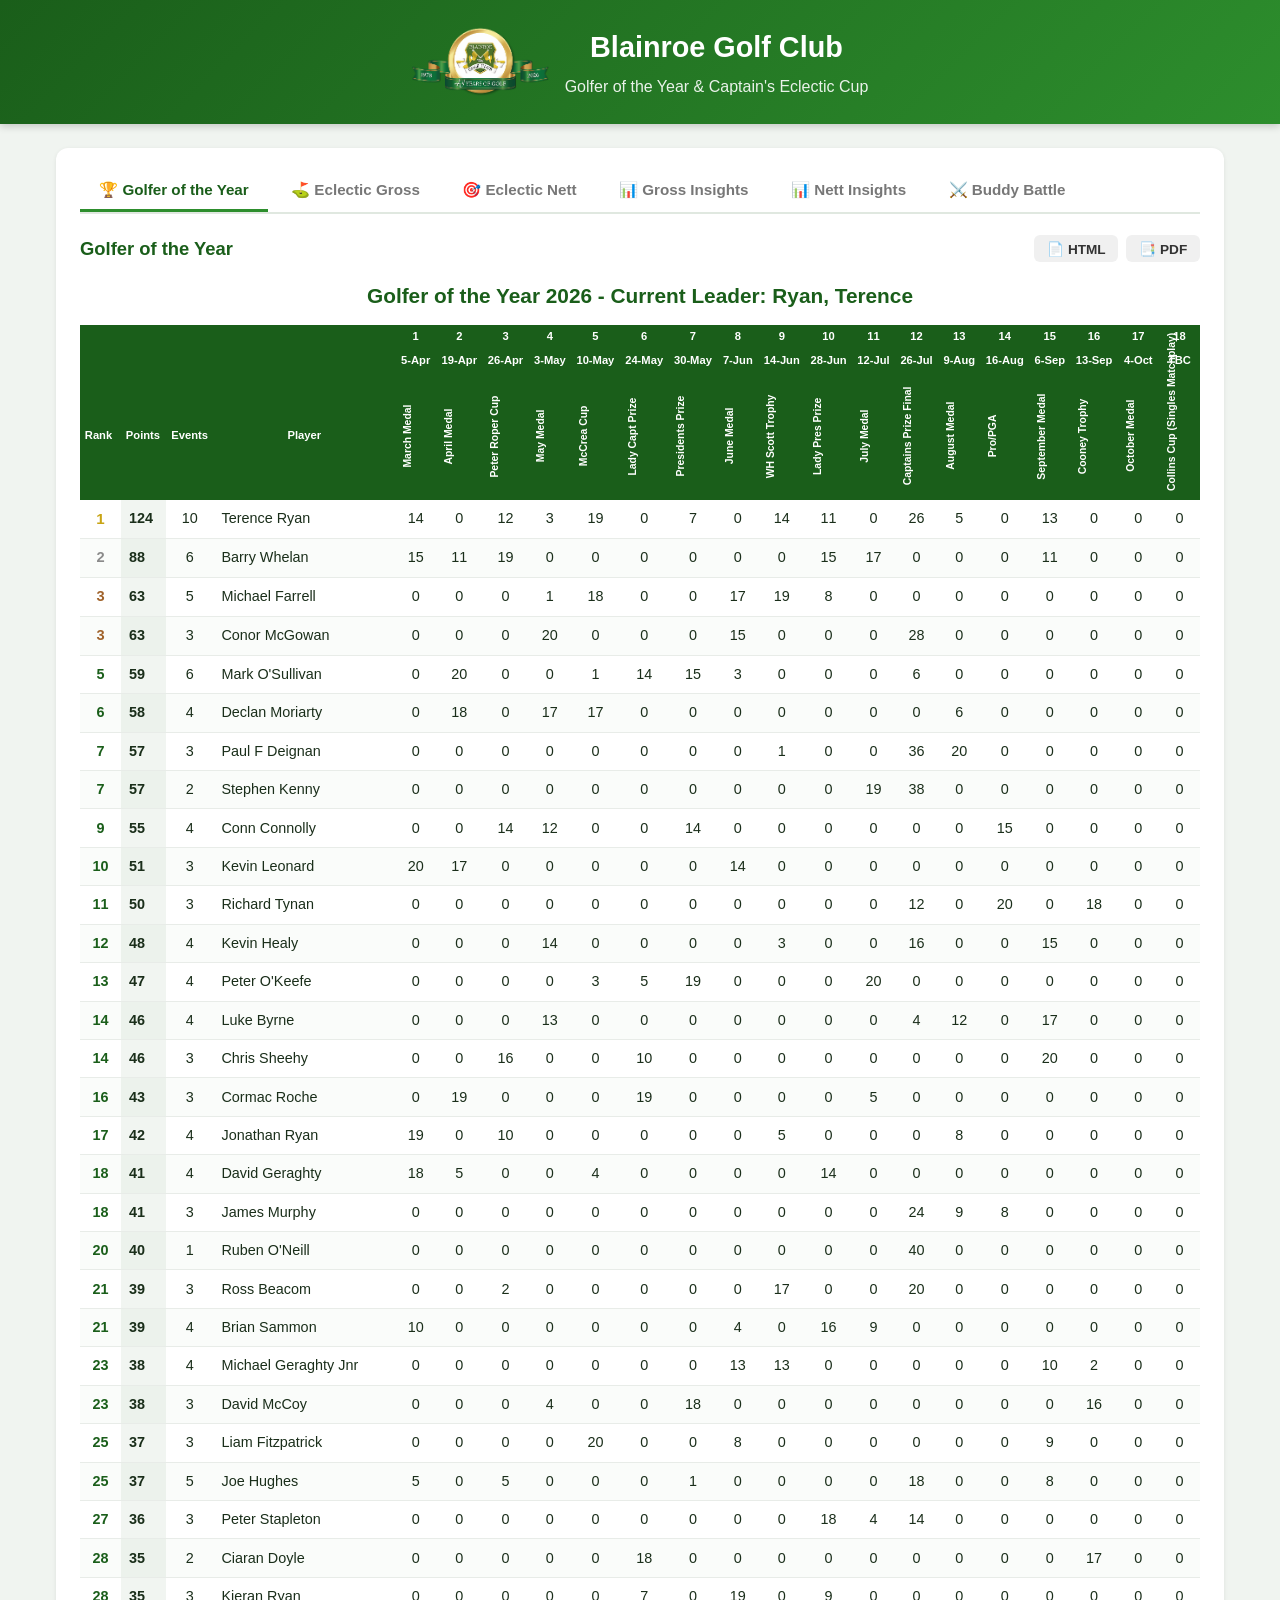
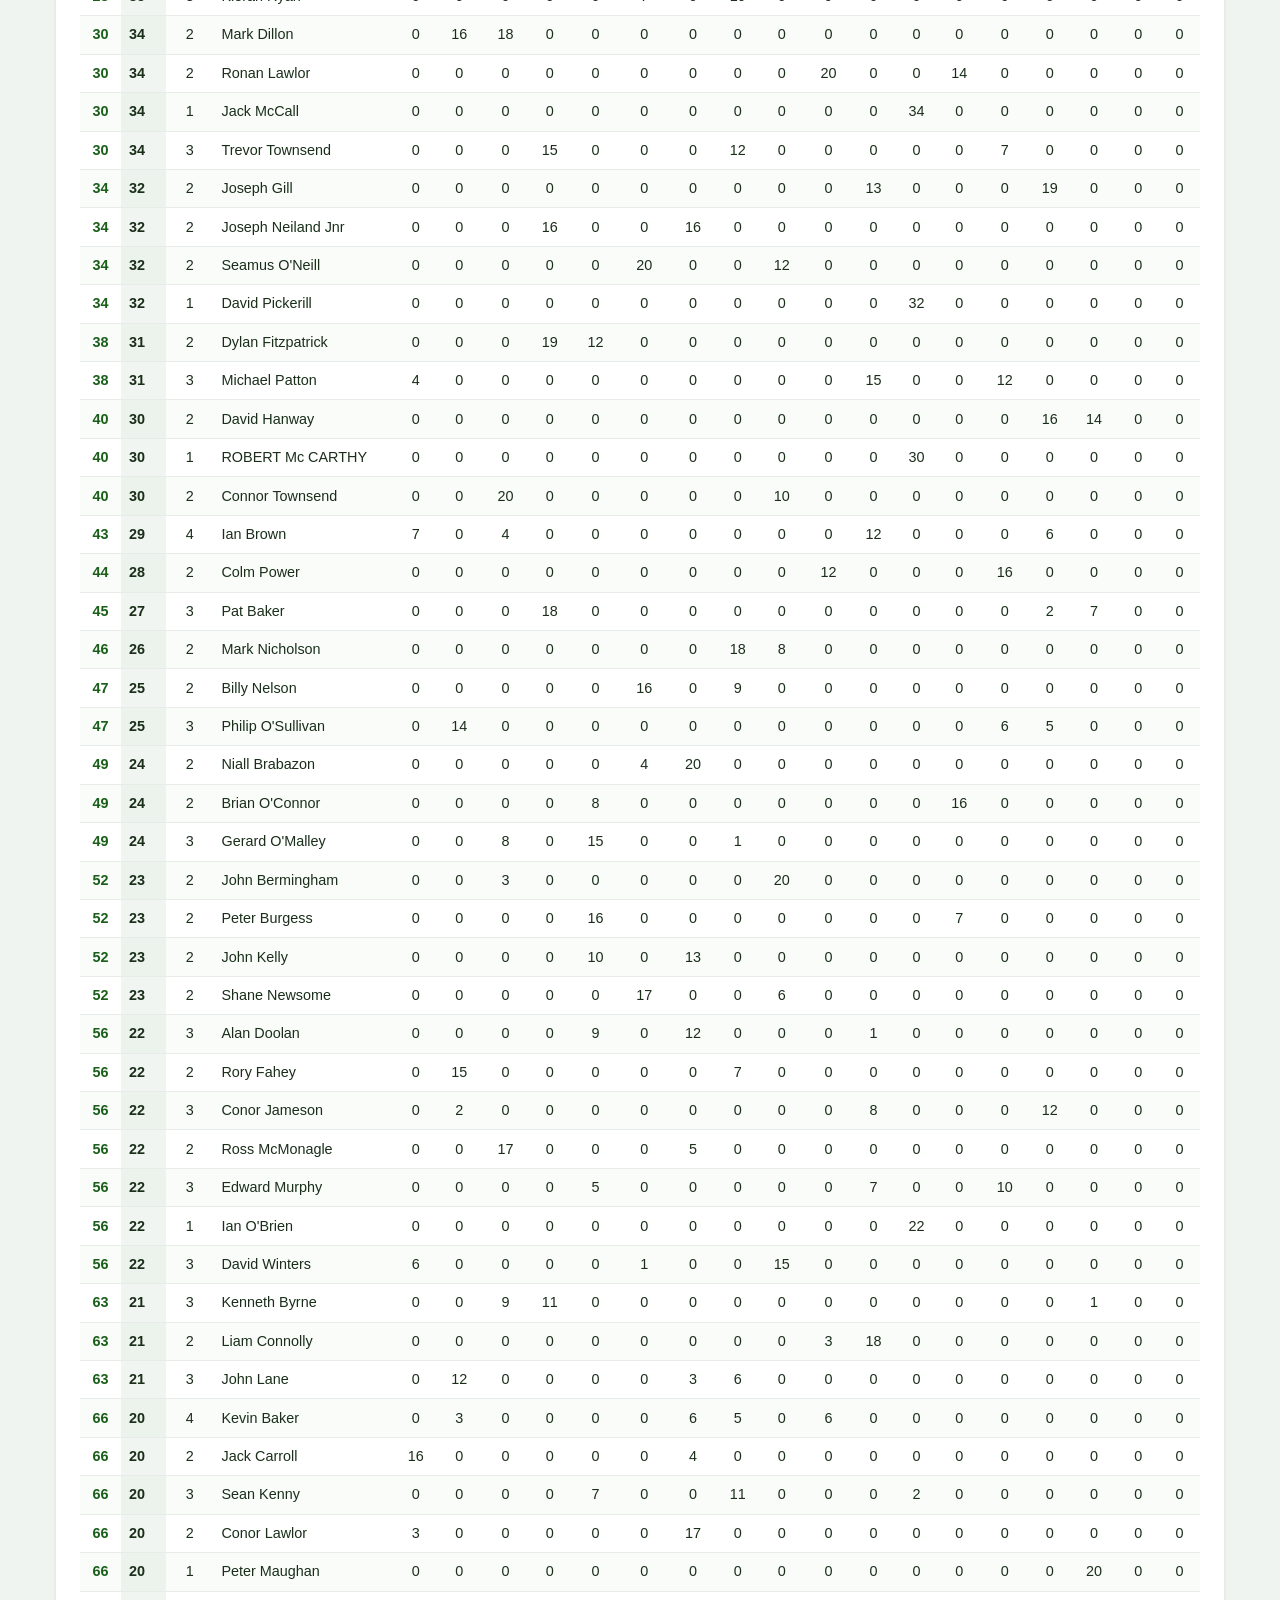
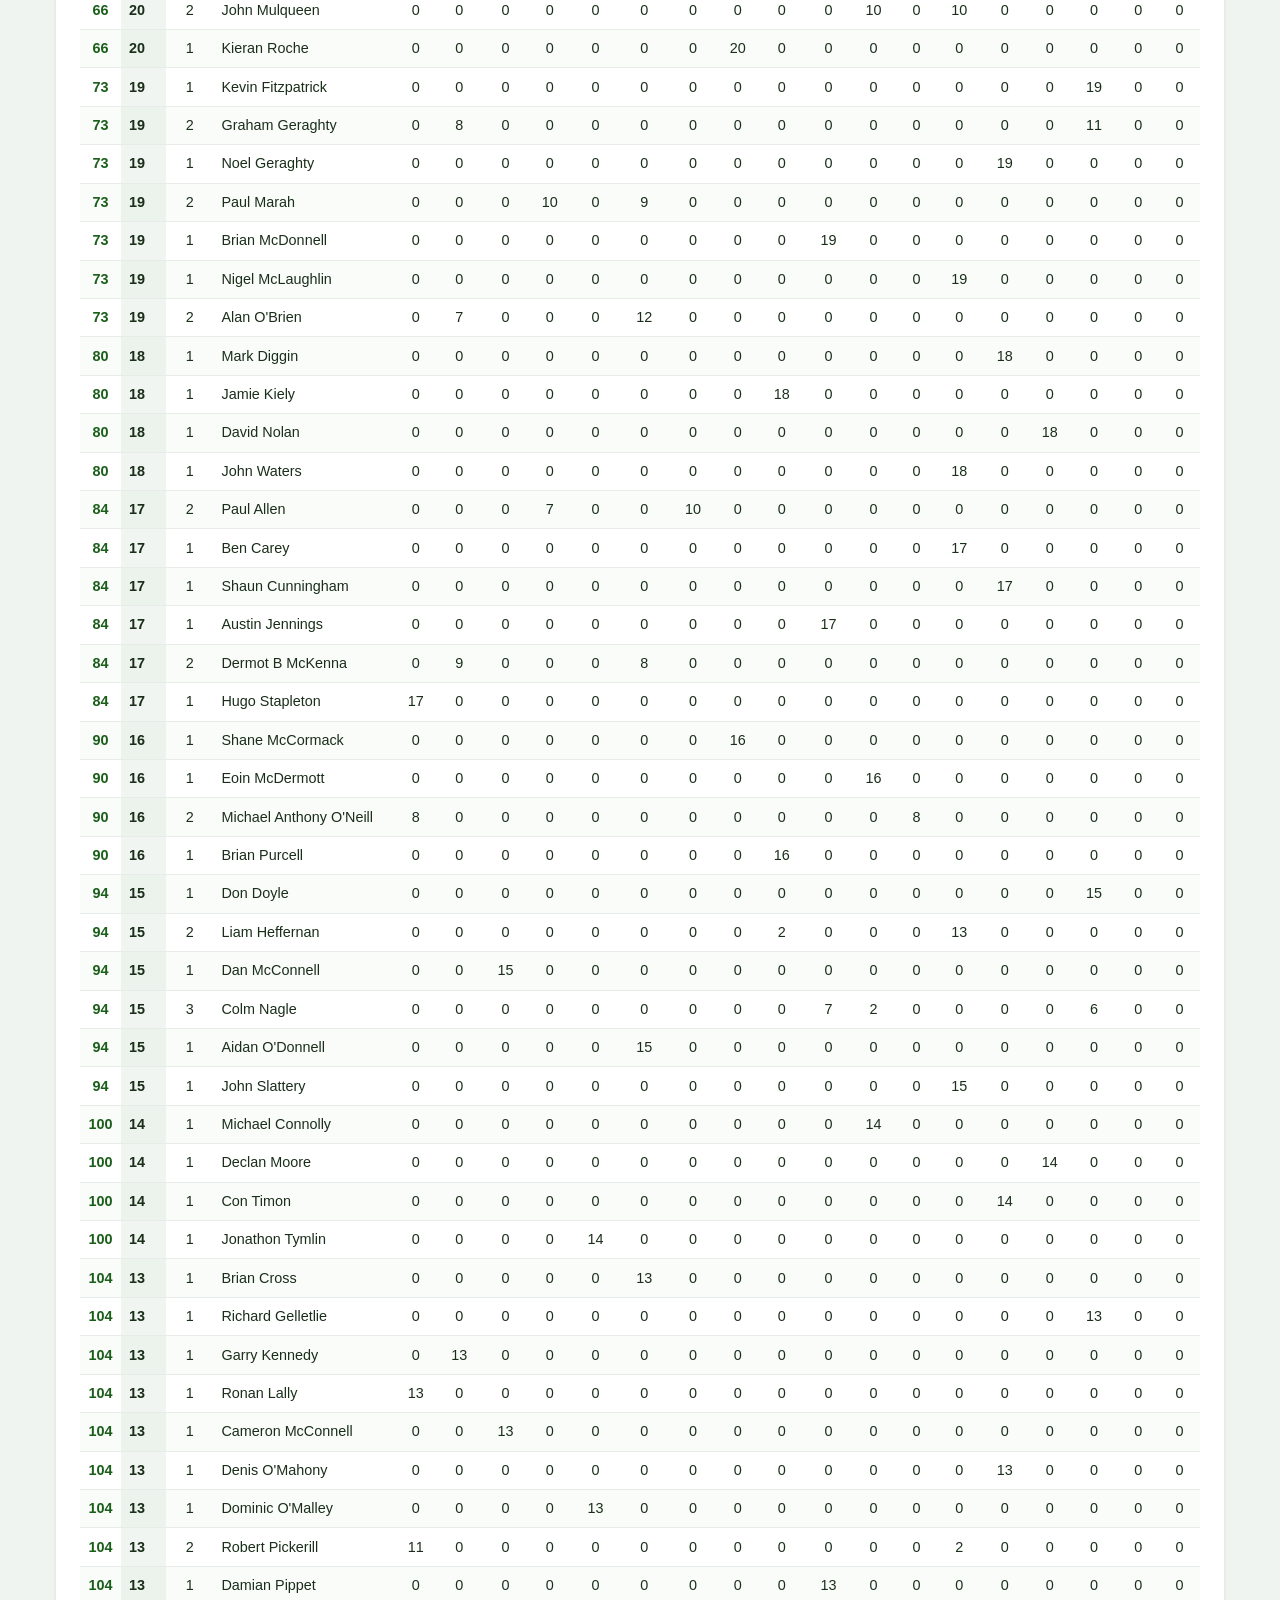
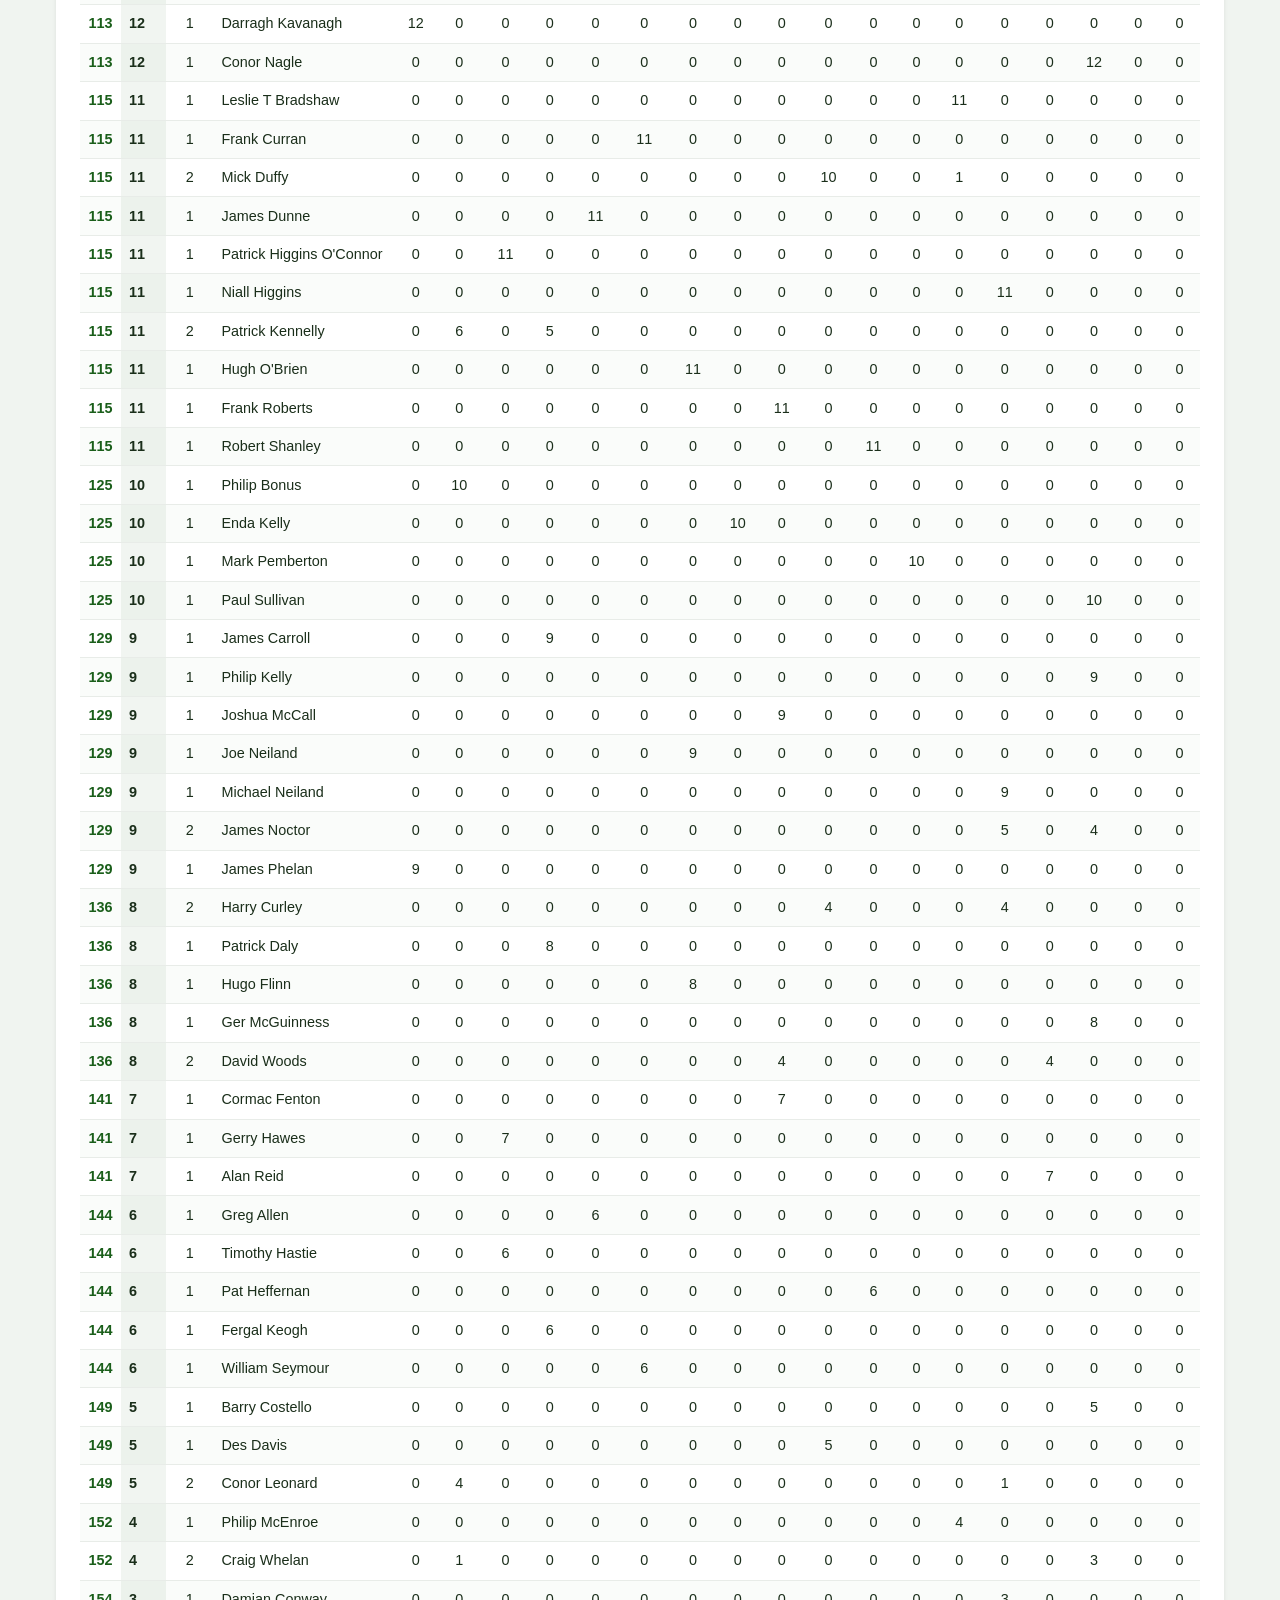
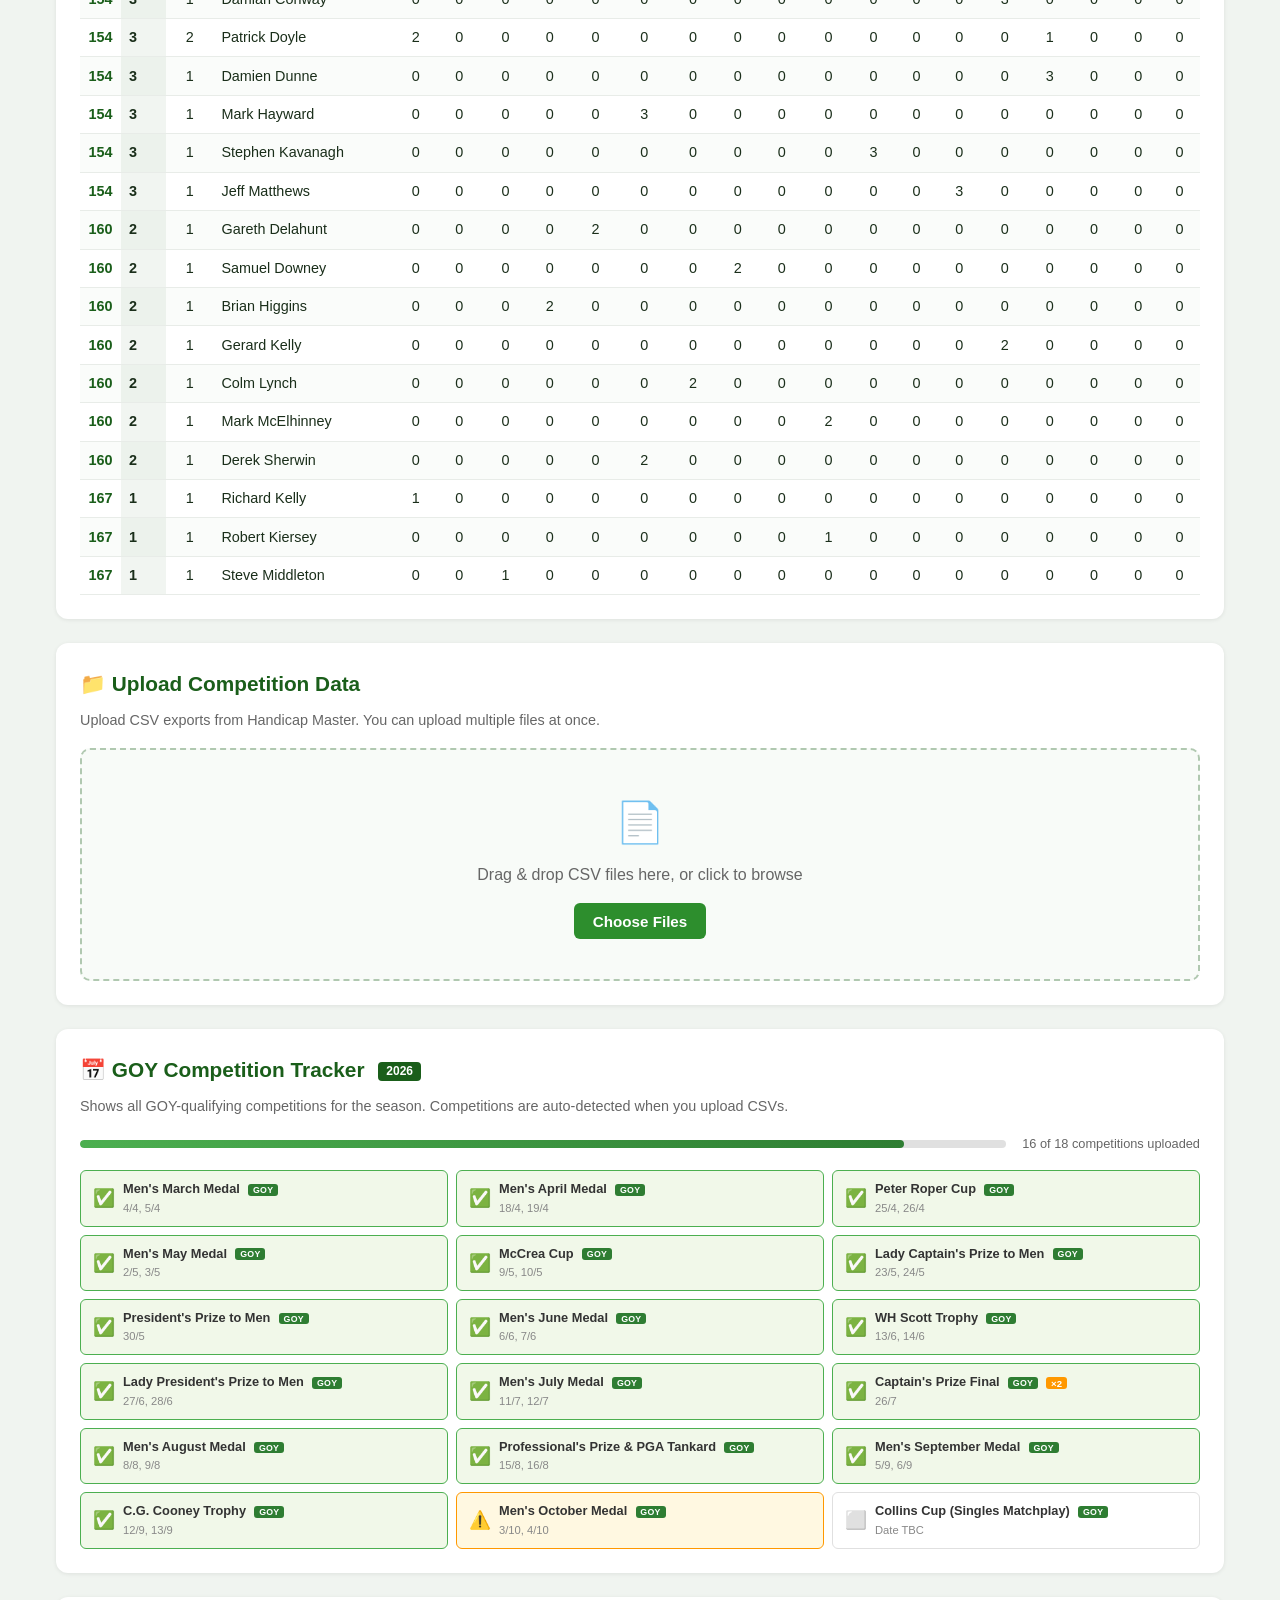
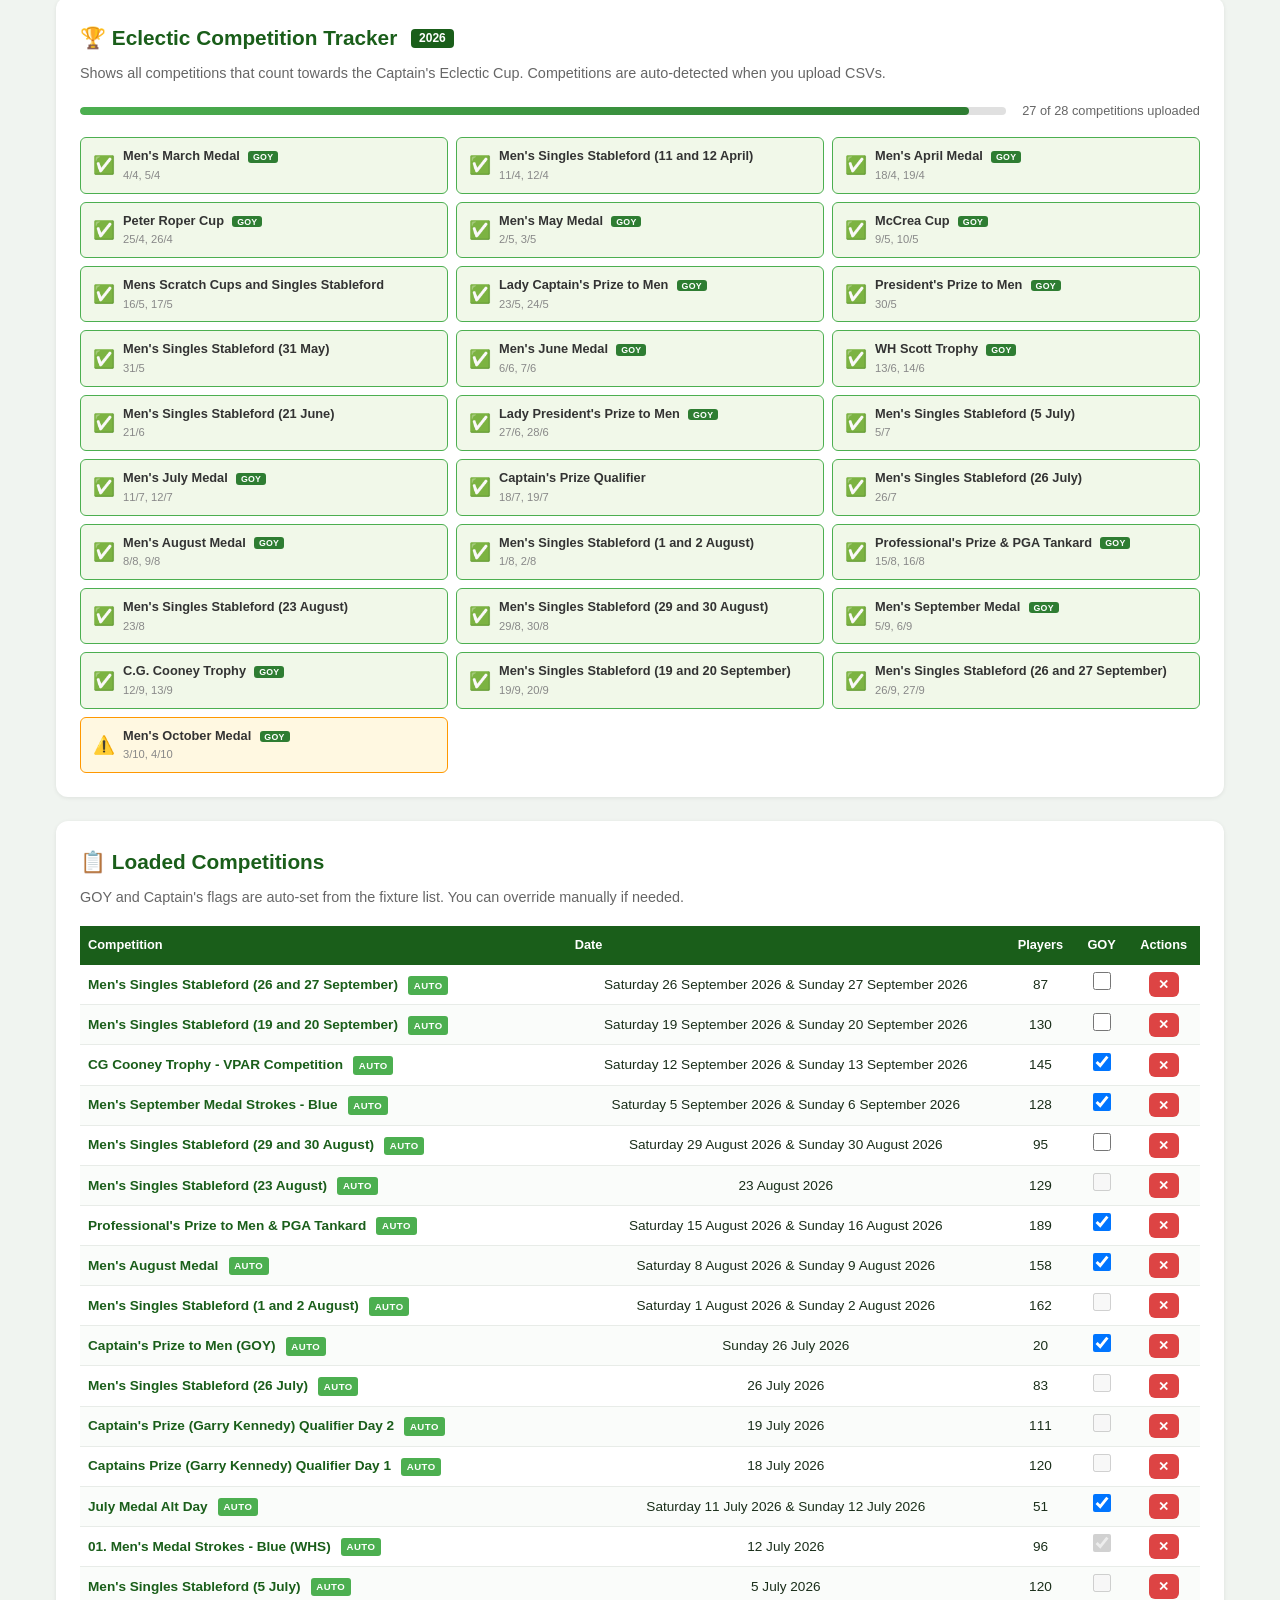
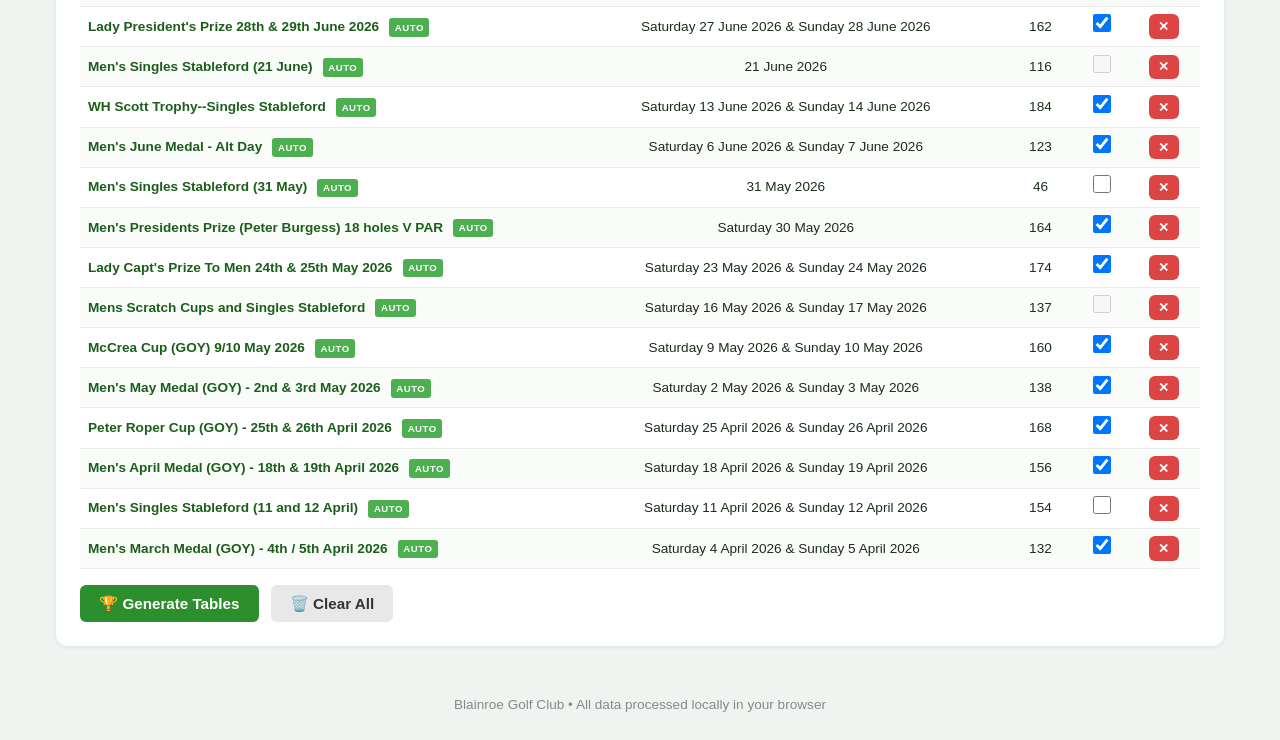
==== index.html @ e36240b9 "Show nett scores on nett eclectic holes Display hole-level nett scores with nett subtotals and nett-" ====
<!DOCTYPE html>
<html lang="en">
<head>
    <meta charset="UTF-8">
    <meta name="viewport" content="width=device-width, initial-scale=1.0">
    <title>Blainroe Golf Club - GOY &amp; Eclectic Cup</title>
    <link rel="stylesheet" href="css/styles.css?v=18">
</head>
<body>
    <header>
        <div class="header-content">
            <img src="blainroe-anni-logo.png" alt="Blainroe Golf Club" class="club-logo">
            <div>
                <h1>Blainroe Golf Club</h1>
                <p class="subtitle">Golfer of the Year &amp; Captain's Eclectic Cup</p>
            </div>
        </div>
    </header>

    <main>
        <!-- Results Tabs -->
        <section id="results-section" class="card" style="display:none">
            <div class="tabs">
                <button class="tab active" onclick="switchTab('goy')">🏆 Golfer of the Year</button>
                <button class="tab" onclick="switchTab('eclectic-gross')">⛳ Eclectic Gross</button>
                <button class="tab" onclick="switchTab('eclectic-nett')">🎯 Eclectic Nett</button>
                <button class="tab" onclick="switchTab('eclectic-insights')">📊 Gross Insights</button>
                <button class="tab" onclick="switchTab('eclectic-nett-insights')">📊 Nett Insights</button>
                <button class="tab" onclick="switchTab('buddy-battle')">⚔️ Buddy Battle</button>
            </div>

            <!-- GOY Table -->
            <div id="tab-goy" class="tab-content active">
                <div class="table-header">
                    <h3 id="goy-title">Golfer of the Year</h3>
                    <div class="export-buttons">
                        <button class="btn btn-sm" onclick="exportHTML('goy')">📄 HTML</button>
                        <button class="btn btn-sm" onclick="exportPDF('goy')">📑 PDF</button>
                    </div>
                </div>
                <div class="table-wrapper" id="goy-table-container"></div>
            </div>

            <!-- Eclectic Gross Table -->
            <div id="tab-eclectic-gross" class="tab-content">
                <div class="table-header">
                    <h3 id="eclectic-gross-title">Captain's Eclectic Cup (Gross)</h3>
                    <div class="export-buttons">
                        <button class="btn btn-sm" onclick="exportHTML('eclectic-gross')">📄 HTML</button>
                        <button class="btn btn-sm" onclick="exportPDF('eclectic-gross')">📑 PDF</button>
                    </div>
                </div>
                <div class="table-wrapper" id="eclectic-gross-table-container"></div>
            </div>

            <!-- Eclectic Nett Table -->
            <div id="tab-eclectic-nett" class="tab-content">
                <div class="table-header">
                    <h3 id="eclectic-nett-title">Captain's Eclectic Cup (Nett)</h3>
                    <div class="export-buttons">
                        <button class="btn btn-sm" onclick="exportHTML('eclectic-nett')">📄 HTML</button>
                        <button class="btn btn-sm" onclick="exportPDF('eclectic-nett')">📑 PDF</button>
                    </div>
                </div>
                <div class="table-wrapper" id="eclectic-nett-table-container"></div>
            </div>

            <!-- Eclectic Insights (Gross) -->
            <div id="tab-eclectic-insights" class="tab-content">
                <div class="table-header">
                    <h3>📊 Gross Eclectic Insights</h3>
                    <div class="export-buttons">
                        <button class="btn btn-sm" onclick="exportHTML('eclectic-insights')">📄 HTML</button>
                        <button class="btn btn-sm" onclick="exportPDF('eclectic-insights')">📑 PDF</button>
                    </div>
                </div>
                <div id="eclectic-insights-container"></div>
            </div>

            <!-- Eclectic Insights (Nett) -->
            <div id="tab-eclectic-nett-insights" class="tab-content">
                <div class="table-header">
                    <h3>📊 Nett Eclectic Insights</h3>
                    <div class="export-buttons">
                        <button class="btn btn-sm" onclick="exportHTML('eclectic-nett-insights')">📄 HTML</button>
                        <button class="btn btn-sm" onclick="exportPDF('eclectic-nett-insights')">📑 PDF</button>
                    </div>
                </div>
                <div id="eclectic-nett-insights-container"></div>
            </div>

            <!-- Buddy Battle -->
            <div id="tab-buddy-battle" class="tab-content">
                <div class="table-header">
                    <h3>⚔️ Buddy Battle</h3>
                    <div class="export-buttons">
                        <button class="btn btn-sm" onclick="exportHTML('buddy-battle')">📄 HTML</button>
                        <button class="btn btn-sm" onclick="exportPDF('buddy-battle')">📑 PDF</button>
                    </div>
                </div>
                <div class="h2h-picker">
                    <p class="help-text">Pick up to 8 buddies to compare across GOY, Eclectic Gross &amp; Nett. Just for fun, your list is saved only in this browser, nobody else can see it.</p>
                    <div class="h2h-search-wrapper">
                        <input type="text" id="h2h-search-input" class="h2h-search-input" placeholder="Type a player name to add…" autocomplete="off">
                        <div id="h2h-search-dropdown" class="h2h-dropdown" hidden></div>
                    </div>
                    <div id="h2h-chips" class="h2h-chips"></div>
                    <div class="h2h-actions">
                        <button class="btn btn-sm btn-clear" onclick="clearAllPals()">🗑️ Clear all</button>
                        <span id="h2h-count" class="h2h-count"></span>
                    </div>
                </div>
                <div class="table-wrapper" id="buddy-battle-table-container"></div>
            </div>
        </section>

        <!-- Upload Section -->
        <section id="upload-section" class="card">
            <h2>📁 Upload Competition Data</h2>
            <p class="help-text">Upload CSV exports from Handicap Master. You can upload multiple files at once.</p>
            <div class="upload-area" id="upload-area">
                <div class="upload-icon">📄</div>
                <p>Drag &amp; drop CSV files here, or click to browse</p>
                <input type="file" id="file-input" multiple accept=".csv" hidden>
                <button class="btn btn-primary" onclick="document.getElementById('file-input').click()">Choose Files</button>
            </div>
        </section>

        <!-- GOY Fixture Tracker -->
        <section id="fixture-tracker" class="card" style="display:none">
            <h2>📅 GOY Competition Tracker <span id="fixture-year-badge" class="year-badge"></span></h2>
            <p class="help-text">Shows all GOY-qualifying competitions for the season. Competitions are auto-detected when you upload CSVs.</p>
            <div id="fixture-tracker-content"></div>
        </section>

        <!-- Eclectic Fixture Tracker -->
        <section id="eclectic-tracker" class="card" style="display:none">
            <h2>🏆 Eclectic Competition Tracker <span id="eclectic-year-badge" class="year-badge"></span></h2>
            <p class="help-text">Shows all competitions that count towards the Captain's Eclectic Cup. Competitions are auto-detected when you upload CSVs.</p>
            <div id="eclectic-tracker-content"></div>
        </section>

        <!-- Loaded Competitions -->
        <section id="competitions-section" class="card" style="display:none">
            <h2>📋 Loaded Competitions</h2>
            <p class="help-text">GOY and Captain's flags are auto-set from the fixture list. You can override manually if needed.</p>
            <div class="table-wrapper">
                <table id="competitions-table">
                    <thead>
                        <tr>
                            <th>Competition</th>
                            <th>Date</th>
                            <th>Players</th>
                            <th>GOY</th>
                            <th>Actions</th>
                        </tr>
                    </thead>
                    <tbody></tbody>
                </table>
            </div>
            <div class="actions-bar">
                <button class="btn btn-primary" onclick="generateTables()">🏆 Generate Tables</button>
                <button class="btn btn-secondary" onclick="clearAllData()">🗑️ Clear All</button>
            </div>
        </section>
    </main>

    <footer>
        <p>Blainroe Golf Club &bull; All data processed locally in your browser</p>
    </footer>

    <script src="js/fixtures.js?v=12"></script>
    <script src="js/preloaded-data.js?v=15"></script>
    <script src="js/app.js?v=35"></script>
</body>
</html>
---- css/styles.css ----
/* ============ RESET & BASE ============ */
*, *::before, *::after { box-sizing: border-box; margin: 0; padding: 0; }

body {
    font-family: -apple-system, BlinkMacSystemFont, 'Segoe UI', Roboto, sans-serif;
    background: #f0f4f0;
    color: #1a2e1a;
    line-height: 1.6;
    min-height: 100vh;
}

/* ============ HEADER ============ */
header {
    background: linear-gradient(135deg, #1a5e1a 0%, #2d8e2d 100%);
    color: white;
    padding: 1.5rem 2rem;
    text-align: center;
    box-shadow: 0 2px 8px rgba(0,0,0,0.2);
}
header h1 { font-size: 1.8rem; font-weight: 700; }
.subtitle { opacity: 0.9; font-size: 1rem; margin-top: 0.25rem; }

.header-content {
    display: flex;
    align-items: center;
    justify-content: center;
    gap: 1rem;
}

.club-logo {
    height: 70px;
    width: auto;
    border-radius: 8px;
}

/* ============ MAIN ============ */
main {
    max-width: 1200px;
    margin: 1.5rem auto;
    padding: 0 1rem;
}

/* ============ CARDS ============ */
.card {
    background: white;
    border-radius: 12px;
    padding: 1.5rem;
    margin-bottom: 1.5rem;
    box-shadow: 0 1px 4px rgba(0,0,0,0.08);
}
.card h2 { font-size: 1.3rem; margin-bottom: 0.5rem; color: #1a5e1a; }
.help-text { color: #666; font-size: 0.9rem; margin-bottom: 1rem; }

/* ============ UPLOAD ============ */
.upload-area {
    border: 2px dashed #b0c8b0;
    border-radius: 10px;
    padding: 2.5rem;
    text-align: center;
    background: #f8fbf8;
    transition: all 0.2s;
    cursor: pointer;
}
.upload-area:hover, .upload-area.dragover {
    border-color: #2d8e2d;
    background: #eef6ee;
}
.upload-icon { font-size: 2.5rem; margin-bottom: 0.5rem; }
.upload-area p { color: #666; margin-bottom: 1rem; }

/* ============ BUTTONS ============ */
.btn {
    display: inline-block;
    padding: 0.6rem 1.2rem;
    border: none;
    border-radius: 6px;
    font-size: 0.95rem;
    font-weight: 600;
    cursor: pointer;
    transition: all 0.15s;
}
.btn-primary { background: #2d8e2d; color: white; }
.btn-primary:hover { background: #1a6e1a; }
.btn-secondary { background: #e8e8e8; color: #333; }
.btn-secondary:hover { background: #d0d0d0; }
.btn-sm { padding: 0.35rem 0.8rem; font-size: 0.85rem; background: #f0f0f0; color: #333; }
.btn-sm:hover { background: #ddd; }
.btn-danger { background: #d44; color: white; padding: 0.3rem 0.6rem; font-size: 0.8rem; }
.btn-danger:hover { background: #b33; }

.actions-bar { margin-top: 1rem; display: flex; gap: 0.75rem; }

/* ============ TABLES ============ */
.table-wrapper { overflow-x: auto; }

table {
    width: 100%;
    border-collapse: collapse;
    font-size: 0.9rem;
}
thead { background: #1a5e1a; color: white; }
th {
    padding: 0.6rem 0.5rem;
    text-align: center;
    font-weight: 700;
    white-space: nowrap;
    font-size: 0.85rem;
}
th:first-child, th:nth-child(2) { text-align: left; }
td {
    padding: 0.45rem 0.5rem;
    text-align: center;
    border-bottom: 1px solid #e8ece8;
    white-space: nowrap;
}
td:first-child { text-align: center; font-weight: 600; color: #1a5e1a; }
td:nth-child(2) { text-align: left; }
tbody tr:hover { background: #f4f9f4; }
tbody tr:nth-child(even) { background: #fafcfa; }
tbody tr:nth-child(even):hover { background: #f0f6f0; }

/* Highlight top 3 */
tbody tr.rank-1 td:first-child { color: #c8a415; font-size: 1.05em; }
tbody tr.rank-2 td:first-child { color: #8a8a8a; font-size: 1.02em; }
tbody tr.rank-3 td:first-child { color: #a0622a; font-size: 1.02em; }

/* Total column emphasis */
td.total-cell, th.total-col { font-weight: 700; background: rgba(26,94,26,0.06); }
th.total-col { background: rgba(255,255,255,0.15); }

/* Hole numbers row */
tr.par-row td { background: #e8f0e8; font-weight: 600; font-size: 0.8rem; color: #555; }
tr.si-row td { background: #f0f4f0; font-size: 0.75rem; color: #888; }

/* ============ COMPETITIONS TABLE ============ */
#competitions-table th { font-size: 0.8rem; }
#competitions-table td { font-size: 0.85rem; }
#competitions-table input[type="checkbox"] { width: 18px; height: 18px; cursor: pointer; }
#competitions-table td:nth-child(2) { text-align: center; }

/* ============ TABS ============ */
.tabs {
    display: flex;
    gap: 0.25rem;
    border-bottom: 2px solid #e0e8e0;
    margin-bottom: 1.25rem;
}
.tab {
    padding: 0.6rem 1.2rem;
    border: none;
    background: none;
    font-size: 0.95rem;
    font-weight: 600;
    color: #777;
    cursor: pointer;
    border-bottom: 3px solid transparent;
    transition: all 0.15s;
}
.tab:hover { color: #1a5e1a; }
.tab.active { color: #1a5e1a; border-bottom-color: #2d8e2d; }
.tab-content { display: none; overflow-x: hidden; }
.tab-content.active { display: block; }

.table-header {
    display: flex;
    justify-content: space-between;
    align-items: center;
    margin-bottom: 1rem;
    flex-wrap: wrap;
    gap: 0.5rem;
}
.table-header h3 { color: #1a5e1a; font-size: 1.15rem; }
.export-buttons { display: flex; gap: 0.5rem; }

/* ============ BUDDY BATTLE ============ */
.h2h-picker {
    background: #f7faf7;
    border: 1px solid #d8e6d8;
    border-radius: 10px;
    padding: 1rem 1.1rem;
    margin-bottom: 1.25rem;
}
.h2h-search-wrapper {
    position: relative;
    margin-bottom: 0.75rem;
}
.h2h-search-input {
    width: 100%;
    padding: 0.6rem 0.9rem;
    border: 1px solid #b0c8b0;
    border-radius: 8px;
    font-size: 0.95rem;
    font-family: inherit;
    background: white;
    color: #1a2e1a;
}
.h2h-search-input:focus {
    outline: none;
    border-color: #2d8e2d;
    box-shadow: 0 0 0 3px rgba(45,142,45,0.15);
}
.h2h-dropdown {
    position: absolute;
    top: 100%;
    left: 0;
    right: 0;
    background: white;
    border: 1px solid #b0c8b0;
    border-top: none;
    border-radius: 0 0 8px 8px;
    max-height: 280px;
    overflow-y: auto;
    z-index: 50;
    box-shadow: 0 4px 12px rgba(0,0,0,0.08);
}
.h2h-dropdown-item {
    padding: 0.5rem 0.9rem;
    cursor: pointer;
    font-size: 0.92rem;
    border-bottom: 1px solid #eef4ee;
}
.h2h-dropdown-item:last-child { border-bottom: none; }
.h2h-dropdown-item:hover,
.h2h-dropdown-item.active { background: #eaf4ea; color: #1a5e1a; }
.h2h-dropdown-item.disabled { color: #bbb; cursor: not-allowed; background: #fafafa; }
.h2h-dropdown-empty {
    padding: 0.7rem 0.9rem;
    color: #888;
    font-size: 0.9rem;
    font-style: italic;
}
.h2h-chips {
    display: flex;
    flex-wrap: wrap;
    gap: 0.4rem;
    min-height: 1.5rem;
    margin-bottom: 0.6rem;
}
.h2h-chip {
    display: inline-flex;
    align-items: center;
    gap: 0.35rem;
    background: #1a5e1a;
    color: white;
    padding: 0.3rem 0.6rem 0.3rem 0.75rem;
    border-radius: 999px;
    font-size: 0.88rem;
    font-weight: 600;
}
.h2h-chip-remove {
    background: rgba(255,255,255,0.25);
    border: none;
    color: white;
    width: 1.2rem;
    height: 1.2rem;
    border-radius: 50%;
    cursor: pointer;
    font-size: 0.8rem;
    line-height: 1;
    display: inline-flex;
    align-items: center;
    justify-content: center;
    padding: 0;
}
.h2h-chip-remove:hover { background: rgba(255,255,255,0.45); }
.h2h-chips-empty {
    color: #888;
    font-style: italic;
    font-size: 0.9rem;
}
.h2h-actions {
    display: flex;
    justify-content: space-between;
    align-items: center;
    flex-wrap: wrap;
    gap: 0.5rem;
}
.h2h-count { color: #4a5a4a; font-size: 0.85rem; }
.btn-clear { background: #eee; color: #444; }
.btn-clear:hover { background: #ddd; }

.h2h-empty-state {
    text-align: center;
    padding: 2.5rem 1rem;
    color: #4a5a4a;
}
.h2h-empty-state .emoji { font-size: 2.5rem; display: block; margin-bottom: 0.5rem; }

.h2h-section { margin-top: 1.5rem; }
.h2h-section h4 {
    color: #1a5e1a;
    font-size: 1.05rem;
    margin-bottom: 0.5rem;
    padding-bottom: 0.35rem;
    border-bottom: 1px solid #d8e6d8;
}
.h2h-table {
    width: 100%;
    border-collapse: collapse;
    font-size: 0.93rem;
}
.h2h-table thead { background: #1a5e1a; color: white; }
.h2h-table th, .h2h-table td {
    padding: 0.5rem 0.6rem;
    border-bottom: 1px solid #e5ece5;
    text-align: left;
}
.h2h-table th { font-weight: 600; font-size: 0.85rem; }
.h2h-table tbody tr:nth-child(even) { background: #f7faf7; }
.h2h-table .num { text-align: right; font-variant-numeric: tabular-nums; }
.h2h-table .hole { text-align: center; padding: 0.35rem 0.3rem; font-variant-numeric: tabular-nums; }
.h2h-table tr.h2h-leader { background: #fff7cf !important; font-weight: 600; }
.h2h-table tr.h2h-leader td:first-child::before { content: "🥇 "; }
.h2h-trophy { color: #b8861b; font-size: 0.9rem; margin-left: 0.25rem; }
.h2h-takeaways {
    background: #fffdf5;
    border-left: 4px solid #ffd95a;
    border-radius: 4px;
    padding: 0.8rem 1rem;
    margin-top: 1rem;
}
.h2h-takeaways h4 { color: #5a4500; border: none; padding: 0; }
.h2h-takeaways ul { margin-left: 1.2rem; }
.h2h-takeaways li { margin: 0.3rem 0; }

/* ============ FOOTER ============ */
footer {
    text-align: center;
    padding: 1.5rem;
    color: #888;
    font-size: 0.85rem;
}

/* ============ PRINT STYLES ============ */
@media print {
    header, .upload-area, .actions-bar, .export-buttons, .tabs, footer,
    #upload-section, #competitions-section { display: none !important; }
    .card { box-shadow: none; padding: 0; }
    .tab-content { display: block !important; page-break-after: always; }
    body { background: white; }
    main { max-width: 100%; margin: 0; padding: 0; }
}

/* ============ RESPONSIVE ============ */
@media (max-width: 768px) {
    header h1 { font-size: 1.4rem; }
    .card { padding: 1rem; }
    .tabs { flex-wrap: wrap; }
    .tab { font-size: 0.85rem; padding: 0.5rem 0.8rem; }
}

/* ============ STATUS MESSAGES ============ */
.status-msg {
    padding: 0.75rem 1rem;
    border-radius: 6px;
    margin-bottom: 1rem;
    font-size: 0.9rem;
}
.status-msg.success { background: #e6f4e6; color: #1a5e1a; border: 1px solid #b0d0b0; }
.status-msg.error { background: #fce8e8; color: #a33; border: 1px solid #e0b0b0; }
.status-msg.info { background: #e8f0fc; color: #336; border: 1px solid #b0c8e0; }

/* ============ GOY TABLE ============ */
.goy-title-bar {
    text-align: center;
    font-size: 1.3rem;
    font-weight: 700;
    color: #1a5e1a;
    margin-bottom: 0.75rem;
}

.comp-col { min-width: 40px; text-align: center; }
.comp-col-header {
    writing-mode: vertical-lr;
    text-orientation: mixed;
    transform: rotate(180deg);
    max-height: 120px;
    font-size: 0.65rem;
    padding: 0.3rem 0.1rem;
    line-height: 1.2;
}

.goy-header-row th {
    font-size: 0.7rem;
    padding: 0.2rem 0.3rem;
}

.goy-date-header {
    font-size: 0.7rem;
    color: #fff;
    font-weight: 600;
}

.goy-subheader th {
    font-size: 0.65rem;
    font-weight: 600;
    padding: 0.15rem 0.3rem;
    border-bottom: 2px solid #fff;
}

#goy-table .player-name {
    text-align: left;
    white-space: nowrap;
}

/* ============ AUTO-DETECT BADGE ============ */
.auto-badge {
    display: inline-block;
    background: #4caf50;
    color: white;
    font-size: 0.6rem;
    font-weight: 700;
    padding: 0.1rem 0.35rem;
    border-radius: 3px;
    margin-left: 0.4rem;
    vertical-align: middle;
    letter-spacing: 0.5px;
}

/* ============ FIXTURE TRACKER ============ */
.year-badge {
    background: #1a5e1a;
    color: white;
    font-size: 0.75rem;
    padding: 0.15rem 0.5rem;
    border-radius: 4px;
    margin-left: 0.5rem;
    vertical-align: middle;
}

.fixture-progress {
    display: flex;
    align-items: center;
    gap: 1rem;
    margin-bottom: 1rem;
}

.fixture-progress-bar {
    flex: 1;
    height: 8px;
    background: #e0e0e0;
    border-radius: 4px;
    overflow: hidden;
}

.fixture-progress-fill {
    height: 100%;
    background: linear-gradient(90deg, #4caf50, #2e7d32);
    border-radius: 4px;
    transition: width 0.4s ease;
}

.fixture-progress-text {
    font-size: 0.8rem;
    color: #666;
    white-space: nowrap;
}

.fixture-grid {
    display: grid;
    grid-template-columns: repeat(auto-fill, minmax(280px, 1fr));
    gap: 0.5rem;
}

.fixture-card {
    display: flex;
    align-items: center;
    gap: 0.5rem;
    padding: 0.5rem 0.75rem;
    border-radius: 6px;
    border: 1px solid #e0e0e0;
    background: white;
    transition: transform 0.1s;
}
.fixture-card:hover { transform: translateY(-1px); box-shadow: 0 2px 4px rgba(0,0,0,0.08); }

.fixture-icon { font-size: 1.1rem; flex-shrink: 0; }

.fixture-detail {
    display: flex;
    flex-direction: column;
    min-width: 0;
}

.fixture-name {
    font-size: 0.8rem;
    font-weight: 600;
    color: #333;
    white-space: nowrap;
    overflow: hidden;
    text-overflow: ellipsis;
}

.fixture-date {
    font-size: 0.7rem;
    color: #888;
}

.captain-badge {
    background: #ff9800;
    color: white;
    font-size: 0.6rem;
    font-weight: 700;
    padding: 0.05rem 0.3rem;
    border-radius: 3px;
    margin-left: 0.3rem;
}

.goy-badge {
    background: #2e7d32;
    color: white;
    font-size: 0.55rem;
    font-weight: 700;
    letter-spacing: 0.03em;
    padding: 0.05rem 0.3rem;
    border-radius: 3px;
    margin-left: 0.3rem;
    vertical-align: middle;
}

.fixture-done { border-color: #4caf50; background: #f1f8e9; }
.fixture-missed { border-color: #ff9800; background: #fff8e1; }
.fixture-current { border-color: #2196f3; background: #e3f2fd; }
.fixture-upcoming { border-color: #e0e0e0; background: white; }

/* ============ INSIGHTS ============ */
.insights-grid {
    display: grid;
    grid-template-columns: repeat(auto-fill, minmax(380px, 1fr));
    gap: 1rem;
    margin-top: 0.5rem;
    max-width: 100%;
    overflow: hidden;
}

.insight-card {
    background: white;
    border: 1px solid #e0e0e0;
    border-radius: 8px;
    padding: 1rem;
    box-shadow: 0 1px 3px rgba(0,0,0,0.06);
    overflow-x: auto;
    min-width: 0;
}

.insight-card h4 {
    margin-bottom: 0.6rem;
    color: #1a5e1a;
    font-size: 1rem;
}

.insight-wide {
    grid-column: 1 / -1;
    overflow-x: auto;
}

.insight-stats {
    display: flex;
    flex-wrap: wrap;
    gap: 1rem;
    justify-content: center;
}

.stat-item {
    display: flex;
    flex-direction: column;
    align-items: center;
    min-width: 70px;
}

.stat-num {
    font-size: 1.6rem;
    font-weight: 700;
    color: #1a5e1a;
}

.stat-label {
    font-size: 0.75rem;
    color: #888;
    text-align: center;
}

.insight-table {
    width: 100%;
    border-collapse: collapse;
    font-size: 0.82rem;
    table-layout: auto;
}

.insight-table th {
    background: #e8f0e8;
    color: #333;
    padding: 0.4rem 0.5rem;
    text-align: center;
    font-weight: 600;
    font-size: 0.75rem;
    border-bottom: 2px solid #c0d0c0;
}

.insight-table td {
    padding: 0.35rem 0.5rem;
    text-align: center;
    border-bottom: 1px solid #eee;
}

.insight-table td:first-child {
    text-align: left;
}

.insight-table td:nth-child(2) {
    text-align: left;
}

.insight-table th:first-child {
    text-align: left;
}

.insight-table th:nth-child(2) {
    text-align: left;
}

.insight-subtitle {
    font-size: 0.8rem;
    color: #888;
    margin-bottom: 0.5rem;
}

.record-holder {
    font-size: 0.6rem;
    color: #555;
    max-width: 80px;
    overflow: hidden;
    text-overflow: ellipsis;
    white-space: nowrap;
}

.sortable { cursor: pointer; user-select: none; }
.sortable:hover { background: #d0e0d0; }

/* ============ ECLECTIC TABLES ============ */
.eclectic-title-bar {
    text-align: center;
    font-size: 1.2rem;
    font-weight: 700;
    color: #1a5e1a;
    margin-bottom: 1rem;
    padding: 0.5rem;
}
.eclectic-table { font-size: 0.82rem; }
.eclectic-table th { padding: 0.4rem 0.3rem; font-size: 0.85rem; font-weight: 700; white-space: nowrap; }
.eclectic-table td { padding: 0.35rem 0.3rem; min-width: 28px; }
.eclectic-table .player-name { text-align: left; font-weight: 600; white-space: nowrap; }
.eclectic-table .rnds-col { min-width: 36px; }
.eclectic-table .par-row th {
    background: #e8f0e8 !important;
    color: #555;
    font-weight: 600;
    font-size: 0.78rem;
}
.eclectic-table .tie-note {
    font-weight: 400;
    color: #777;
    font-size: 0.82em;
    margin-left: 0.3em;
    font-style: italic;
}
.stat-num .tie-note {
    font-weight: 400;
    color: #888;
    font-size: 0.6em;
    margin-left: 0.25em;
    font-style: italic;
    letter-spacing: 0;
}
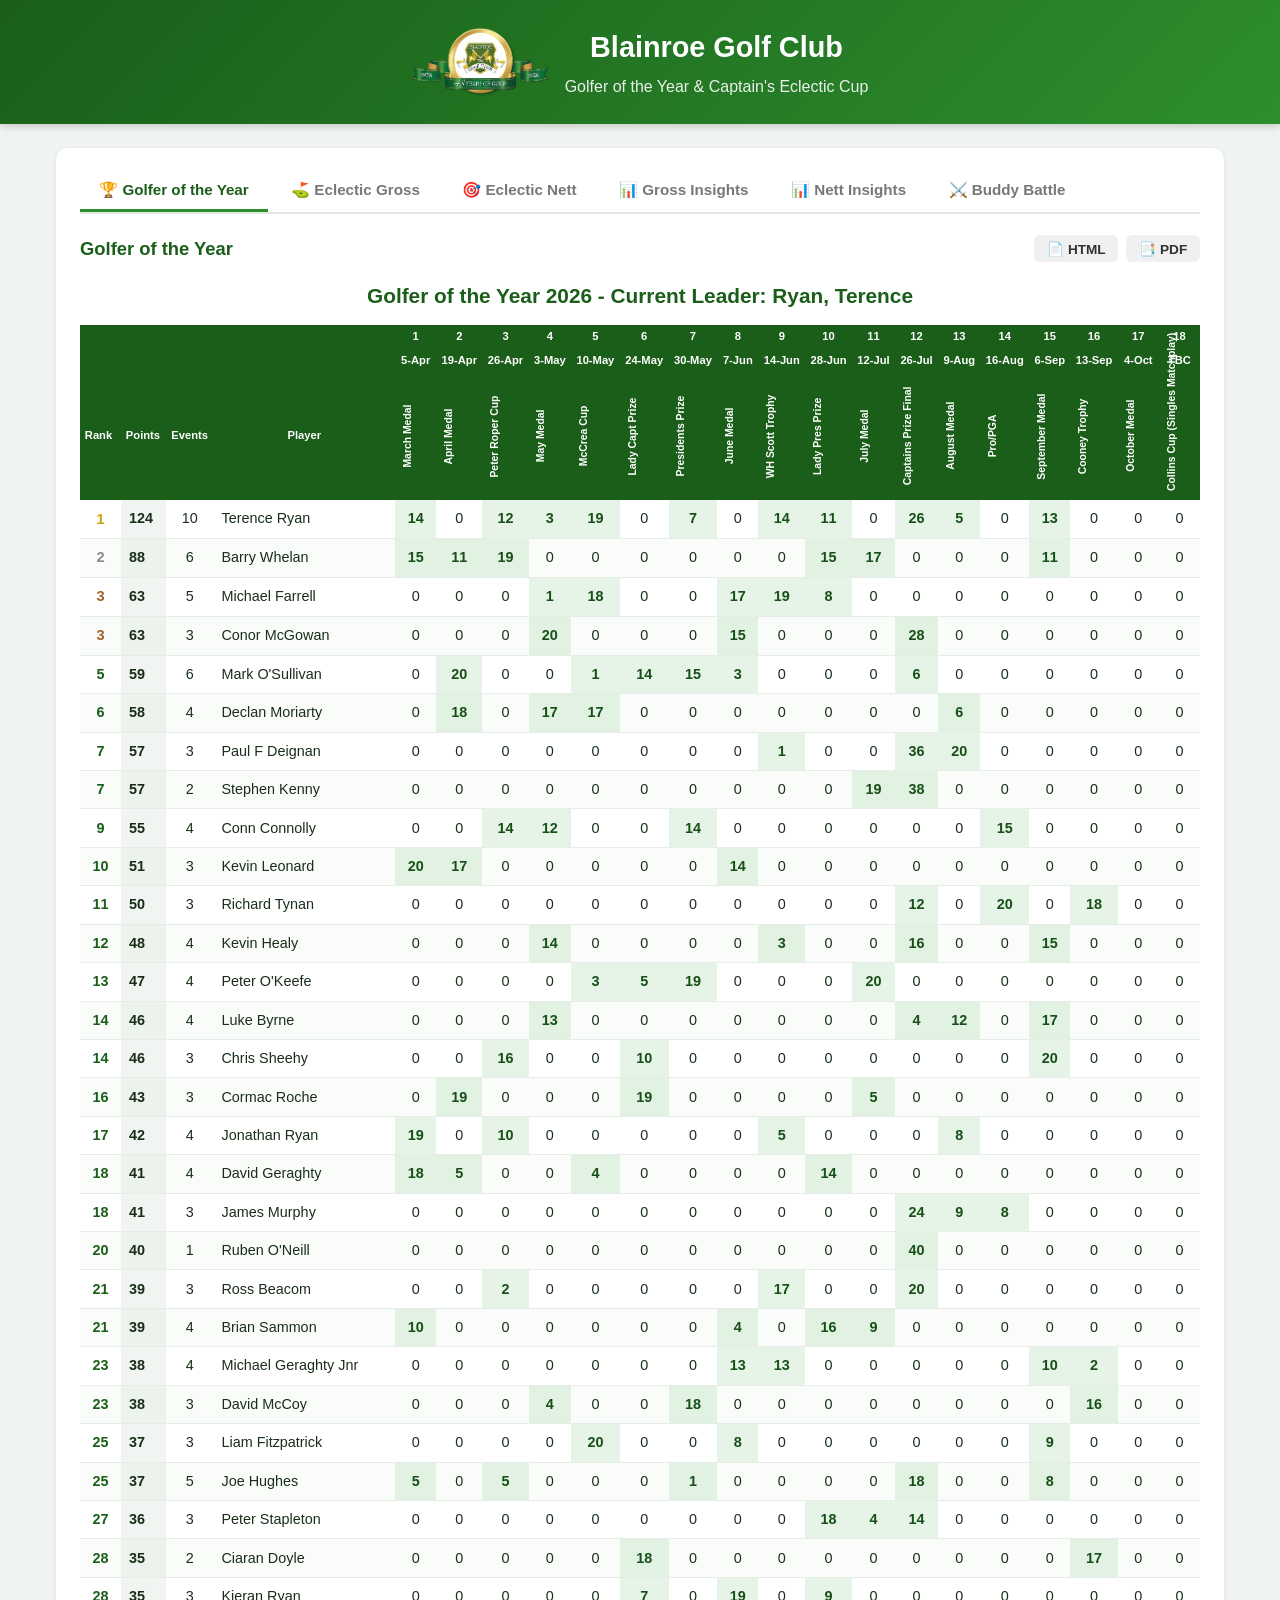
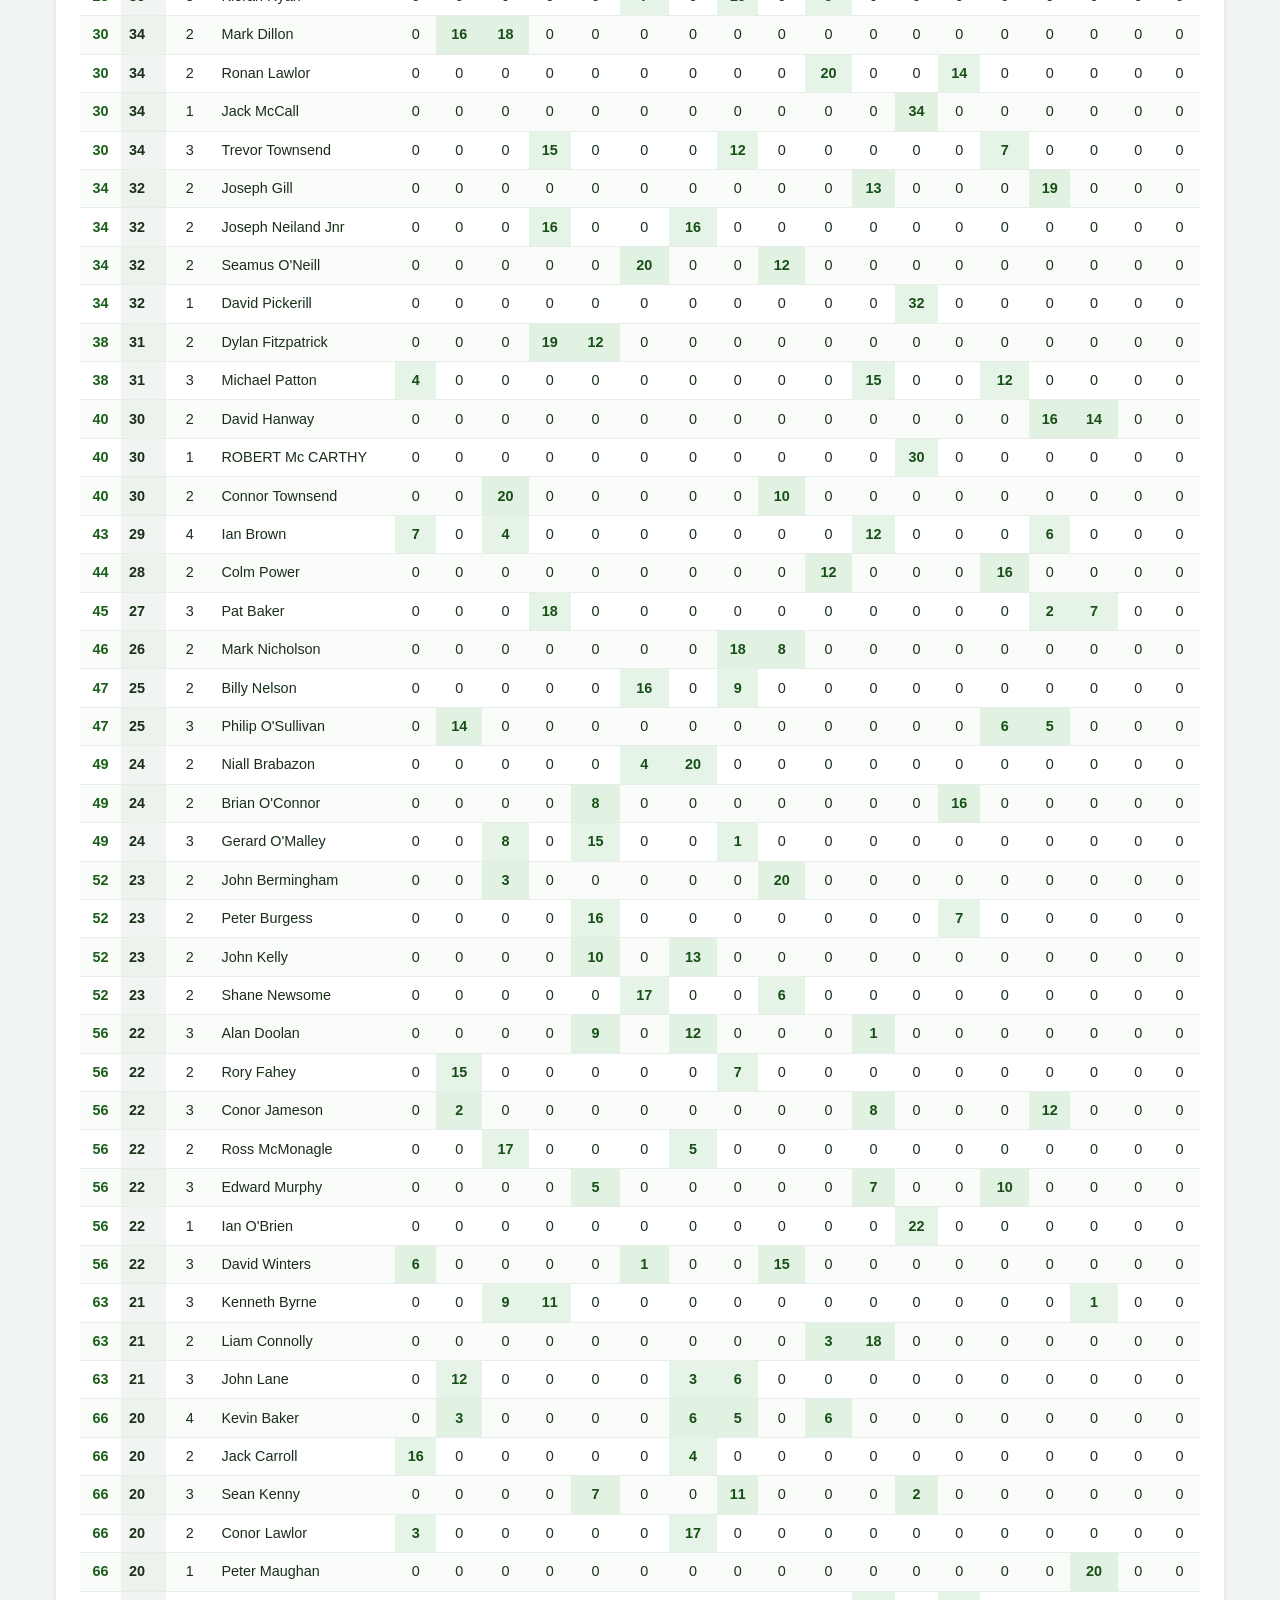
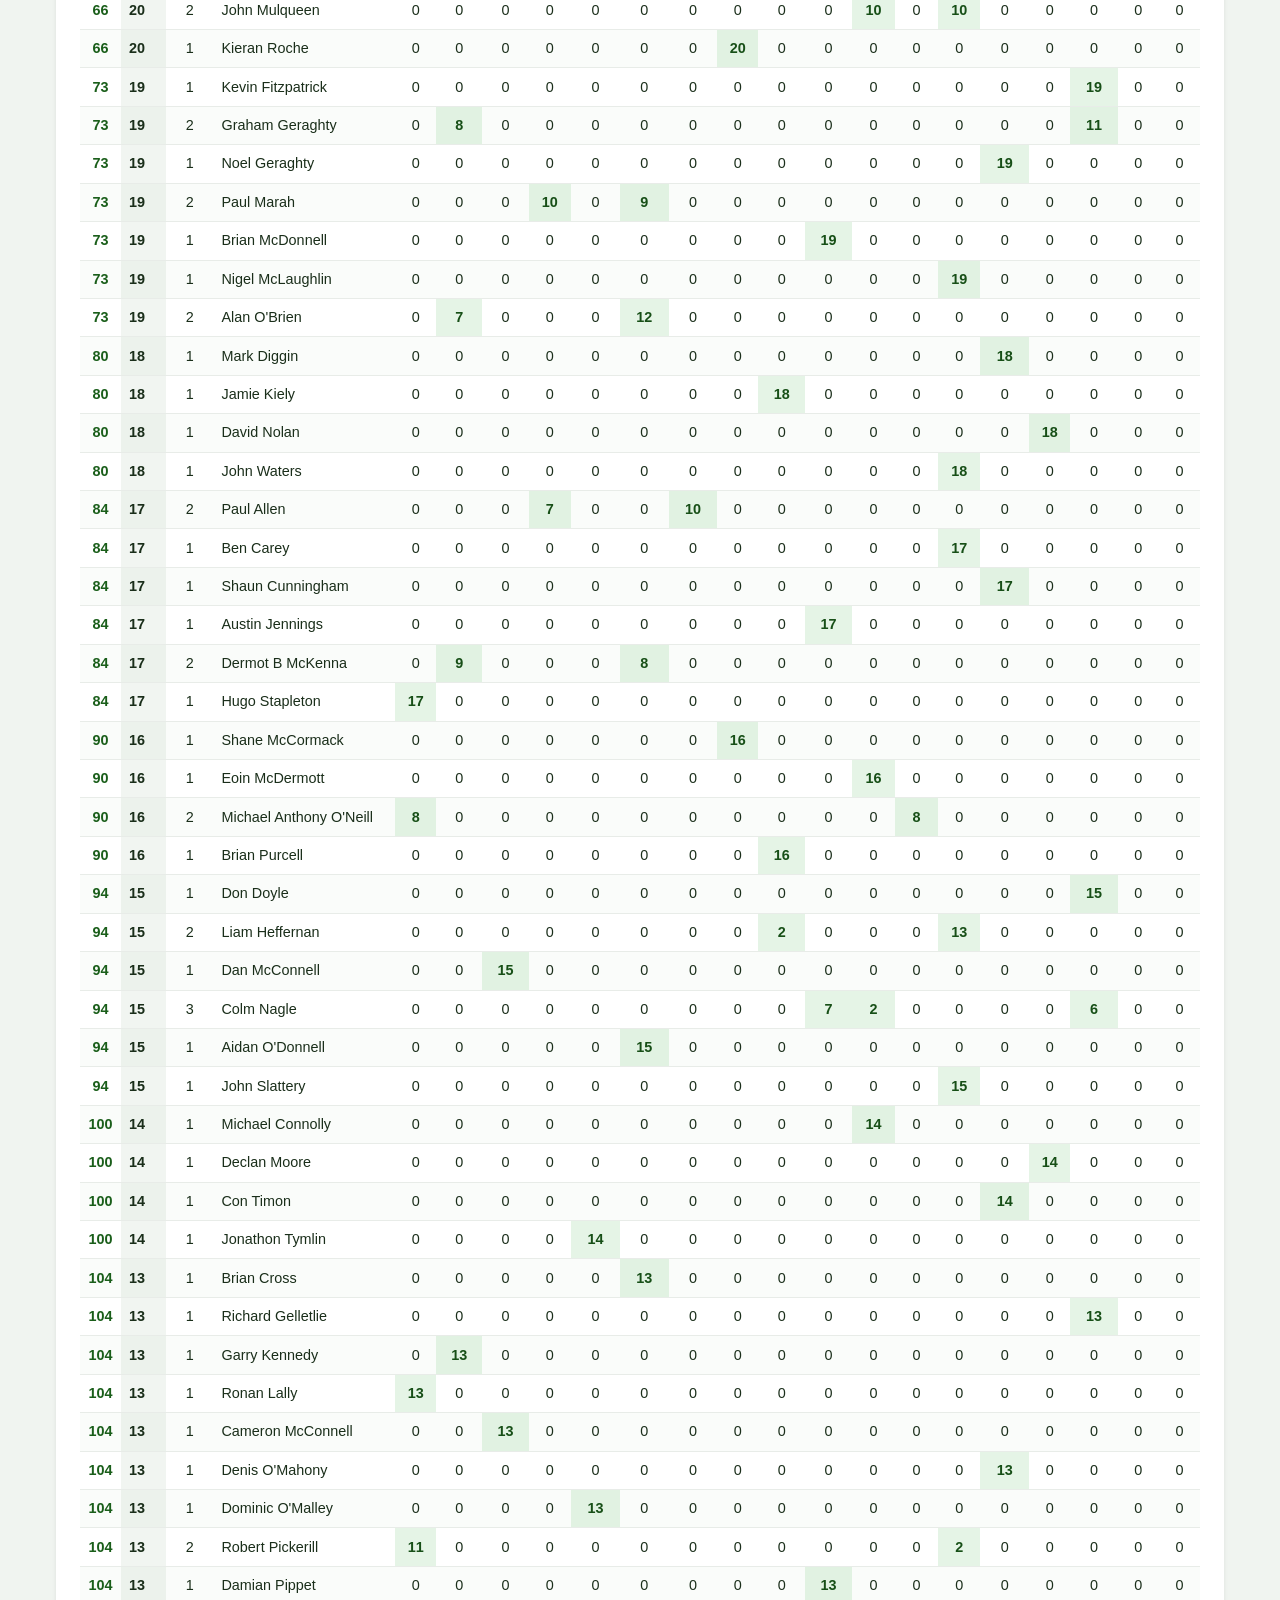
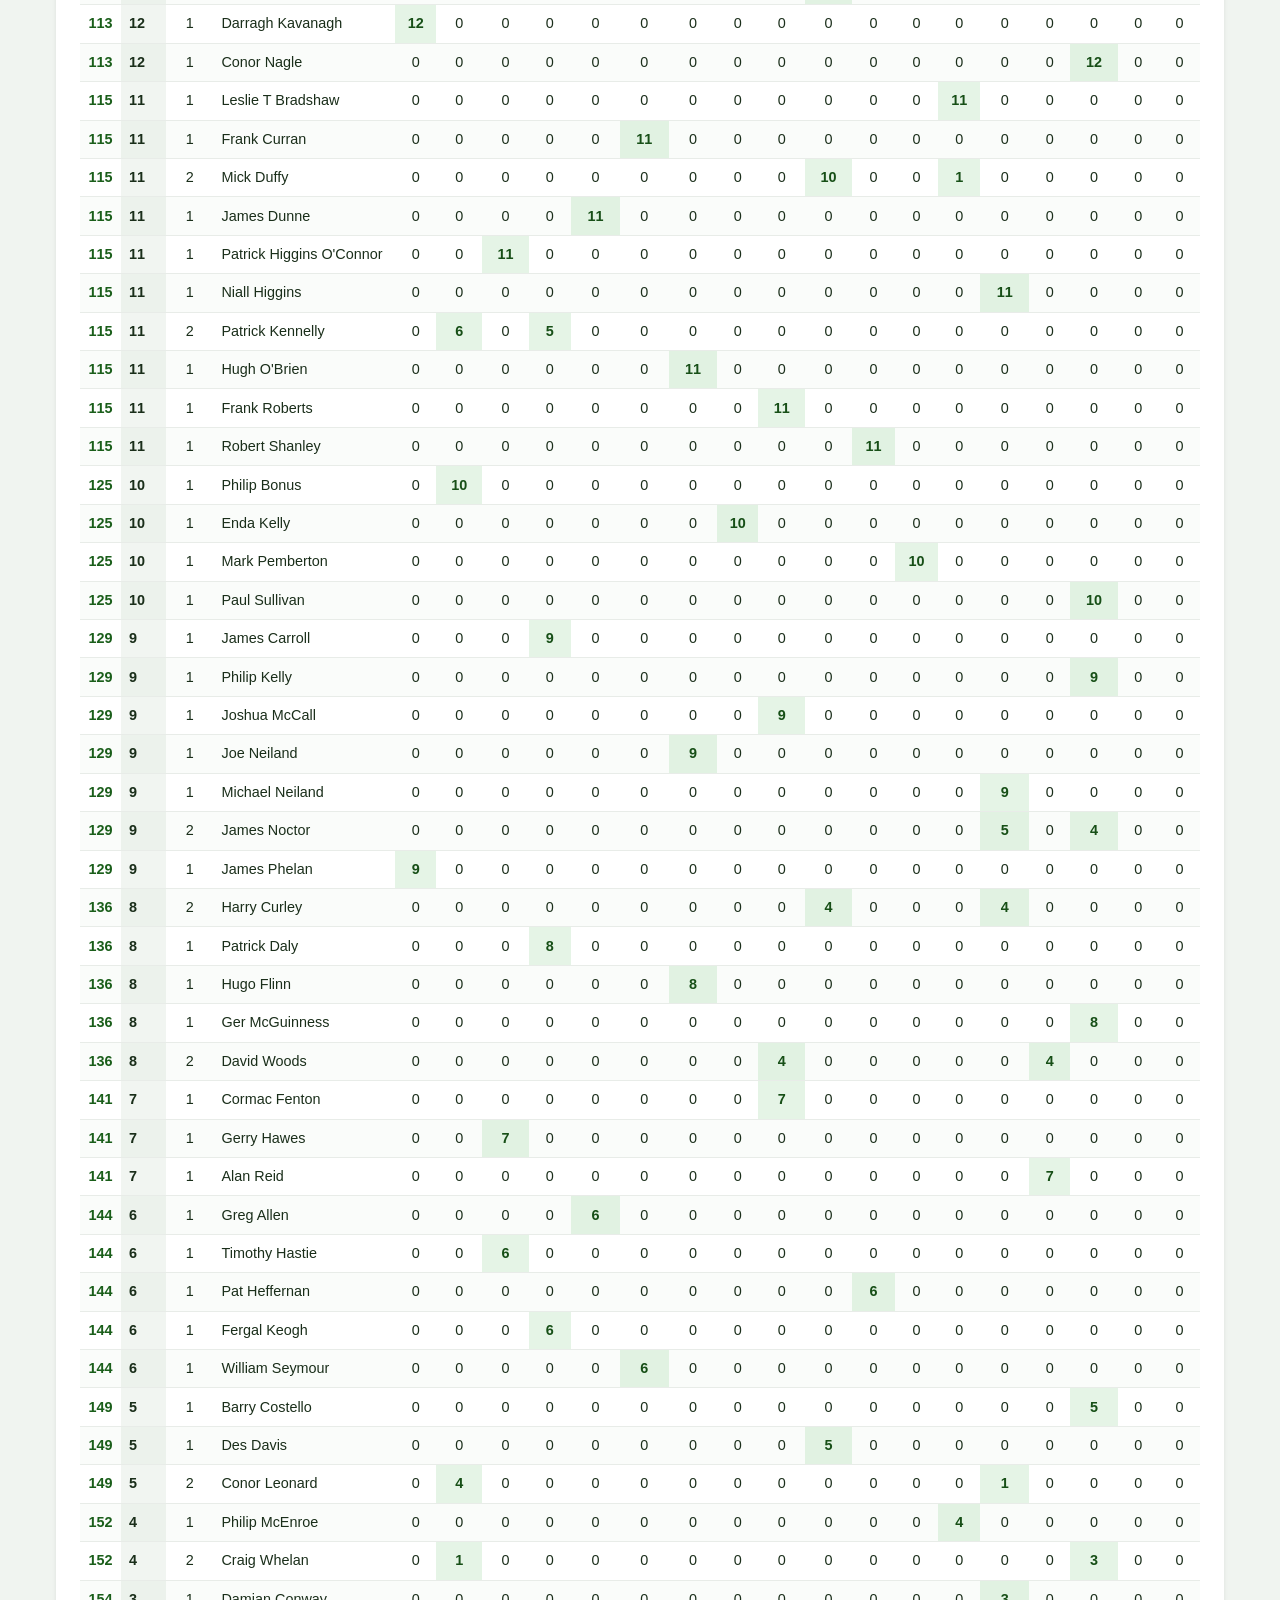
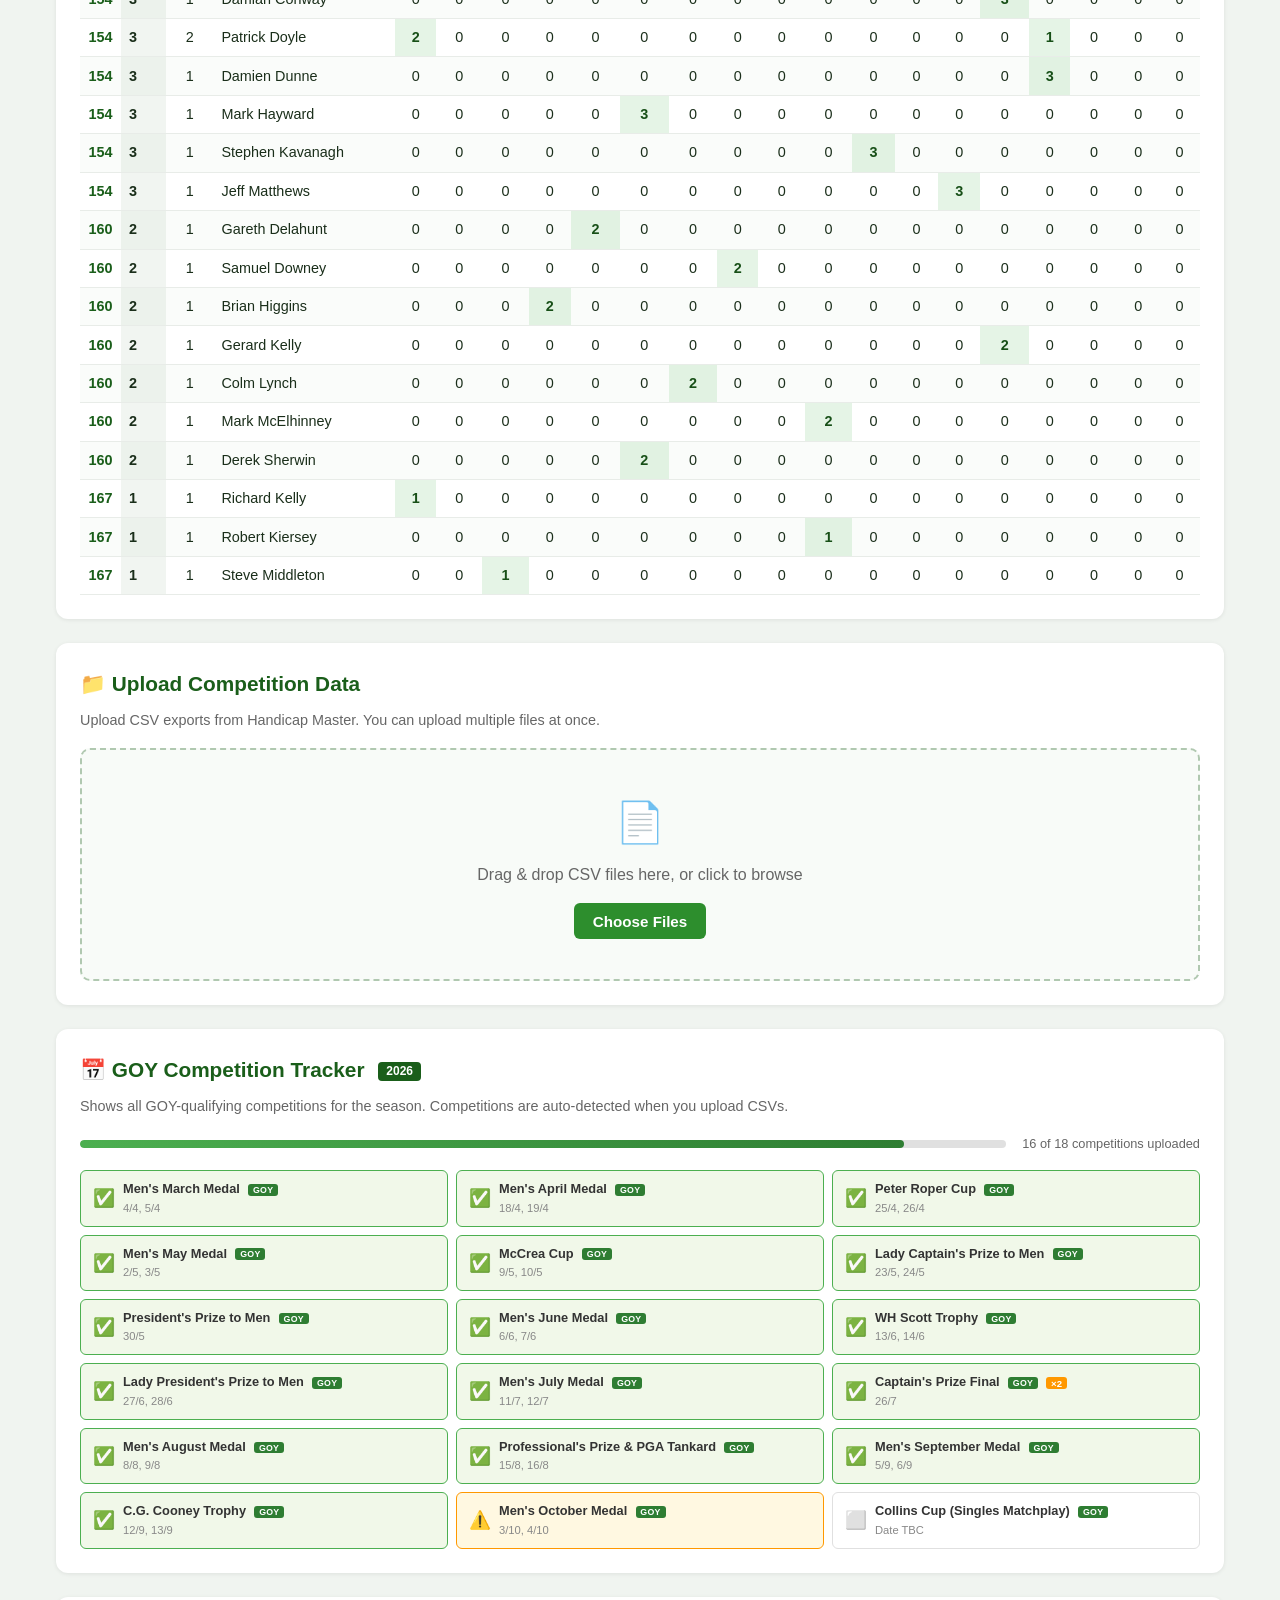
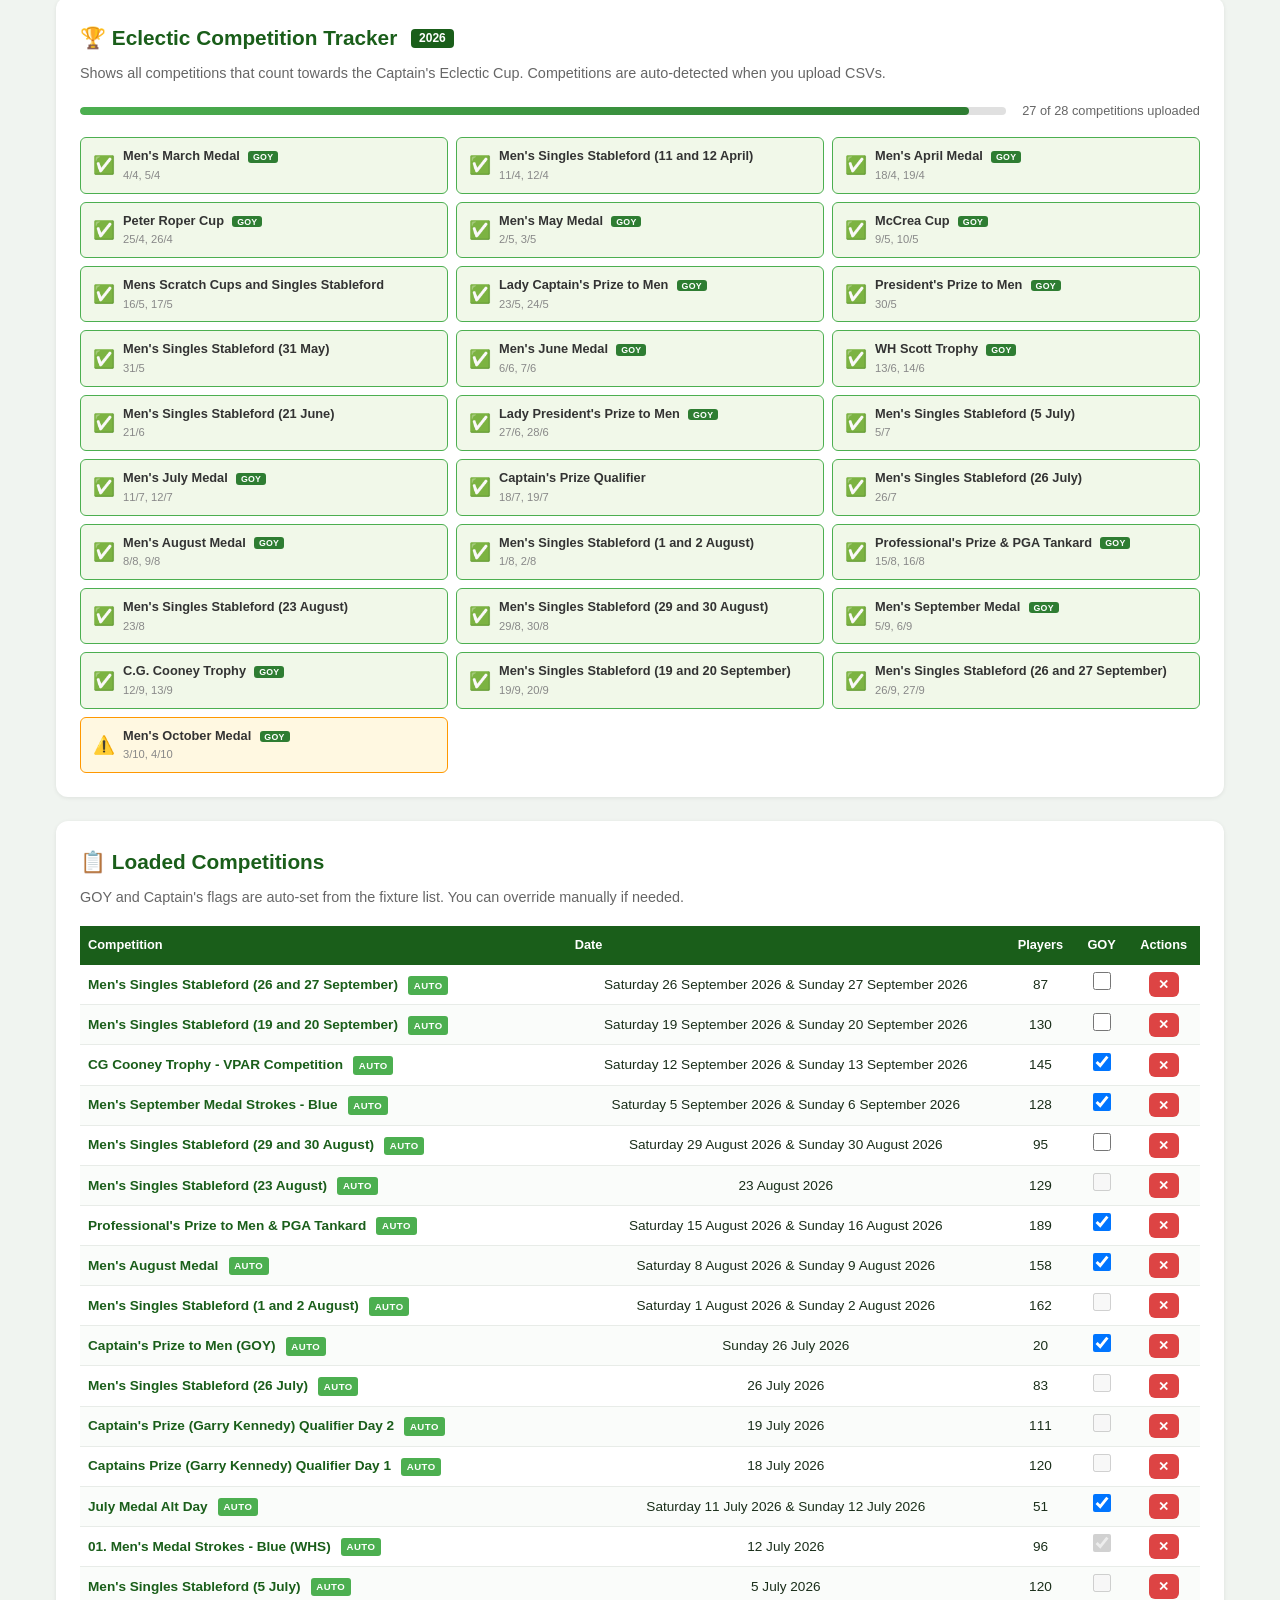
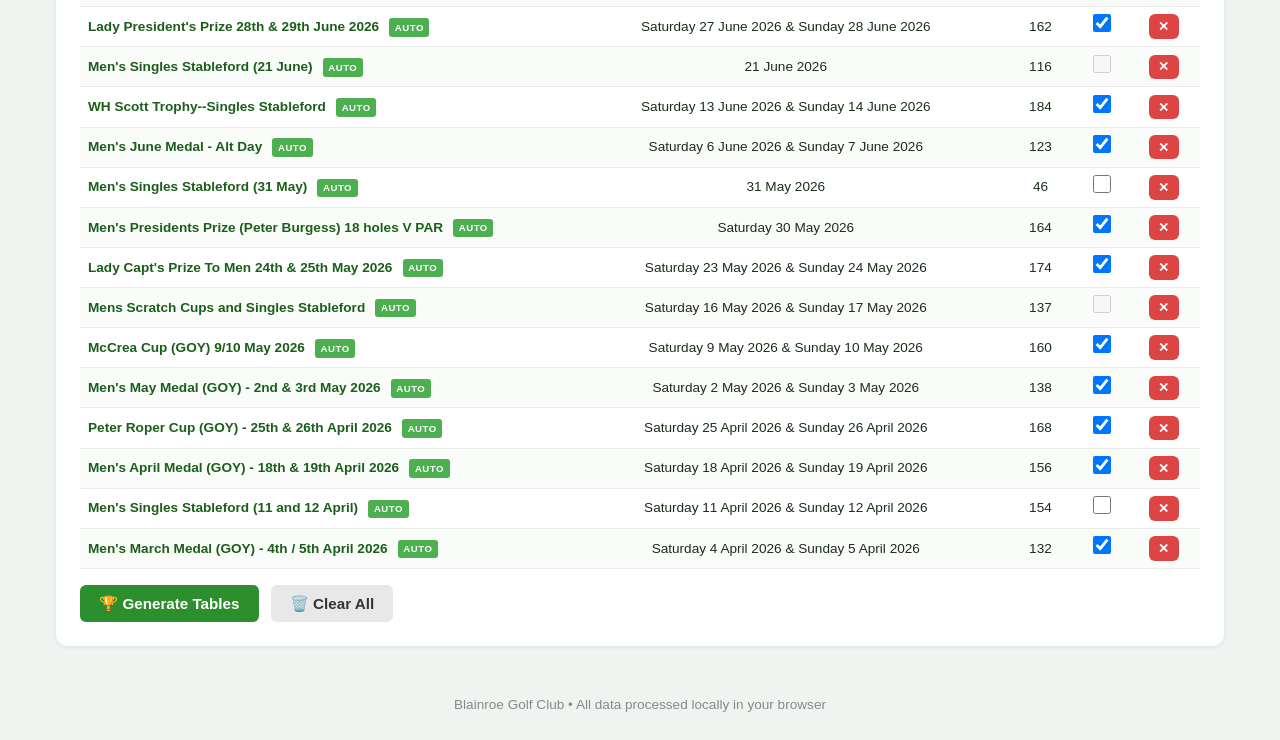
==== commit de77236d: "Highlight GoY scoring cells Apply subtle green shading to non-zero event cells so scoring frequency " ====
--- a/index.html
+++ b/index.html
@@ -4,7 +4,7 @@
     <meta charset="UTF-8">
     <meta name="viewport" content="width=device-width, initial-scale=1.0">
     <title>Blainroe Golf Club - GOY &amp; Eclectic Cup</title>
-    <link rel="stylesheet" href="css/styles.css?v=18">
+    <link rel="stylesheet" href="css/styles.css?v=19">
 </head>
 <body>
     <header>
@@ -171,6 +171,6 @@
 
     <script src="js/fixtures.js?v=12"></script>
     <script src="js/preloaded-data.js?v=15"></script>
-    <script src="js/app.js?v=35"></script>
+    <script src="js/app.js?v=36"></script>
 </body>
 </html>
--- a/css/styles.css
+++ b/css/styles.css
@@ -370,6 +370,11 @@
 }
 
 .comp-col { min-width: 40px; text-align: center; }
+.goy-scored {
+    background: rgba(76, 175, 80, 0.14);
+    color: #174f17;
+    font-weight: 600;
+}
 .comp-col-header {
     writing-mode: vertical-lr;
     text-orientation: mixed;
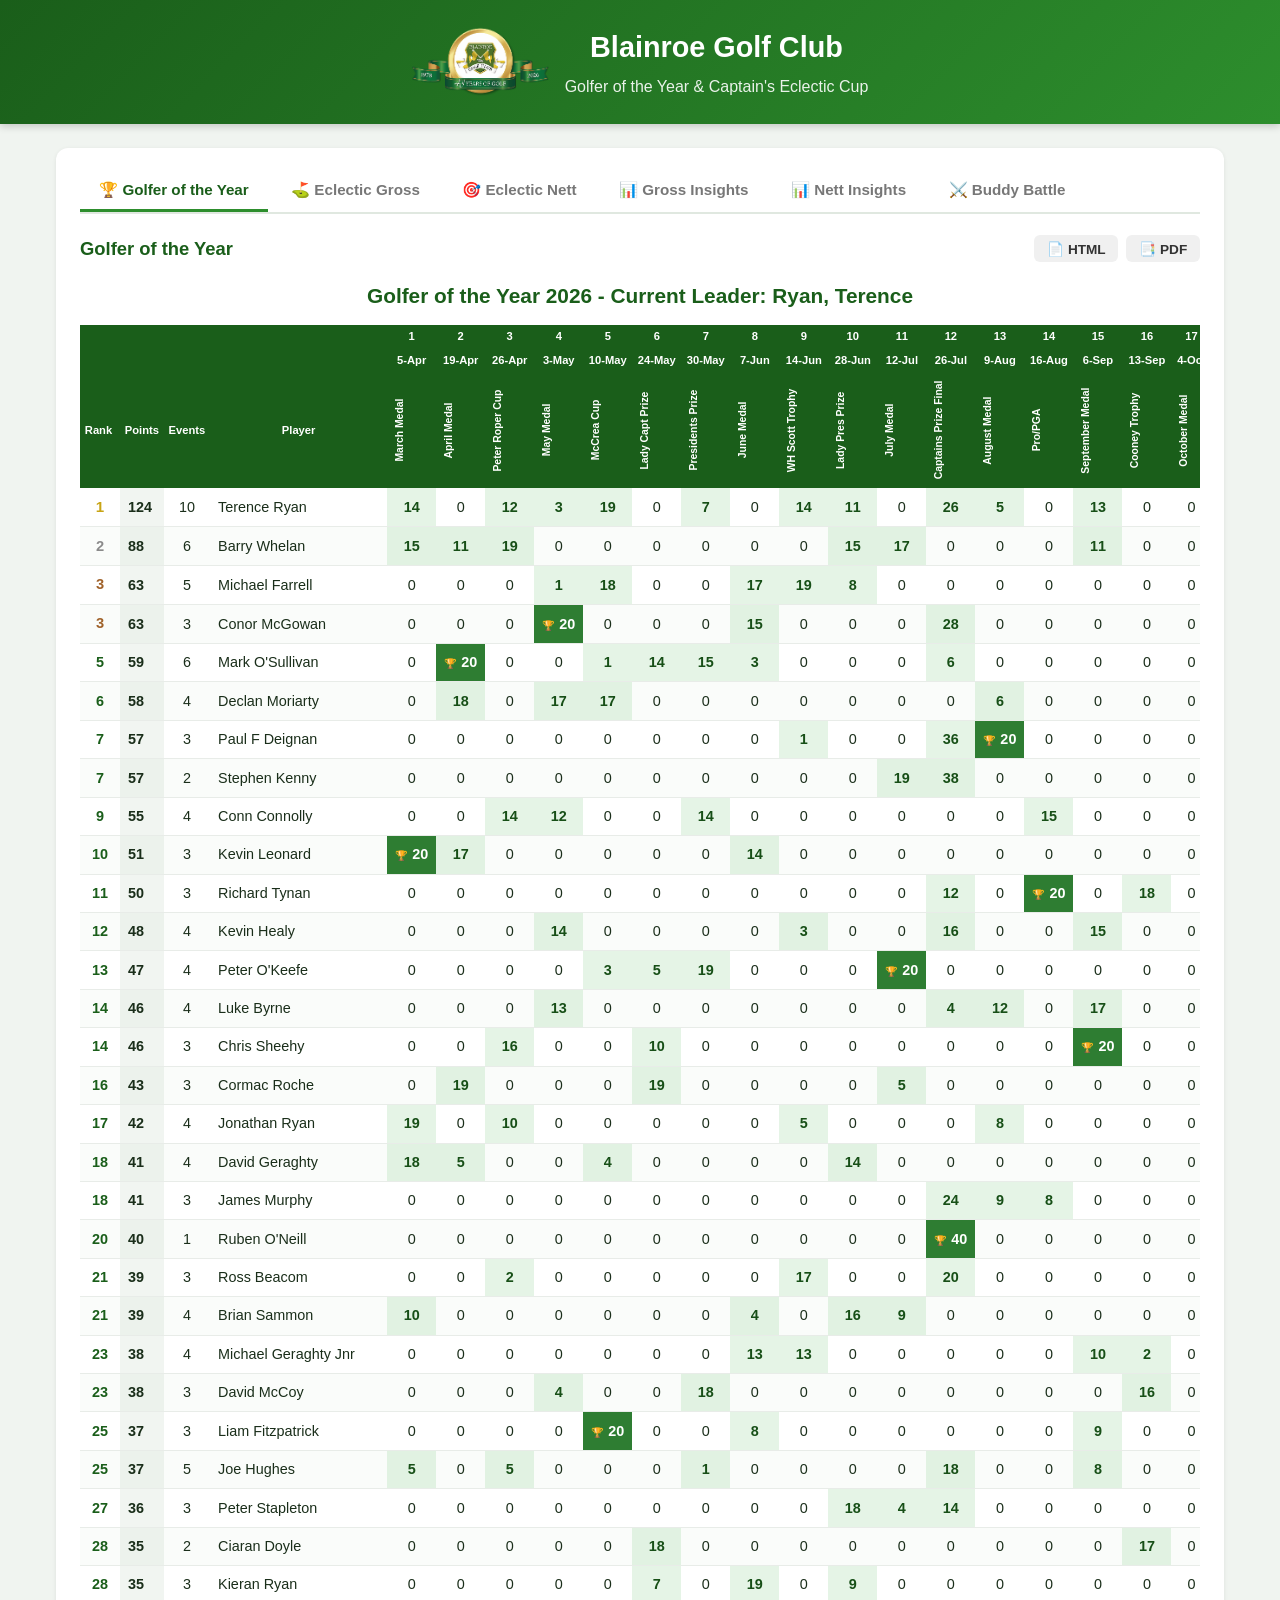
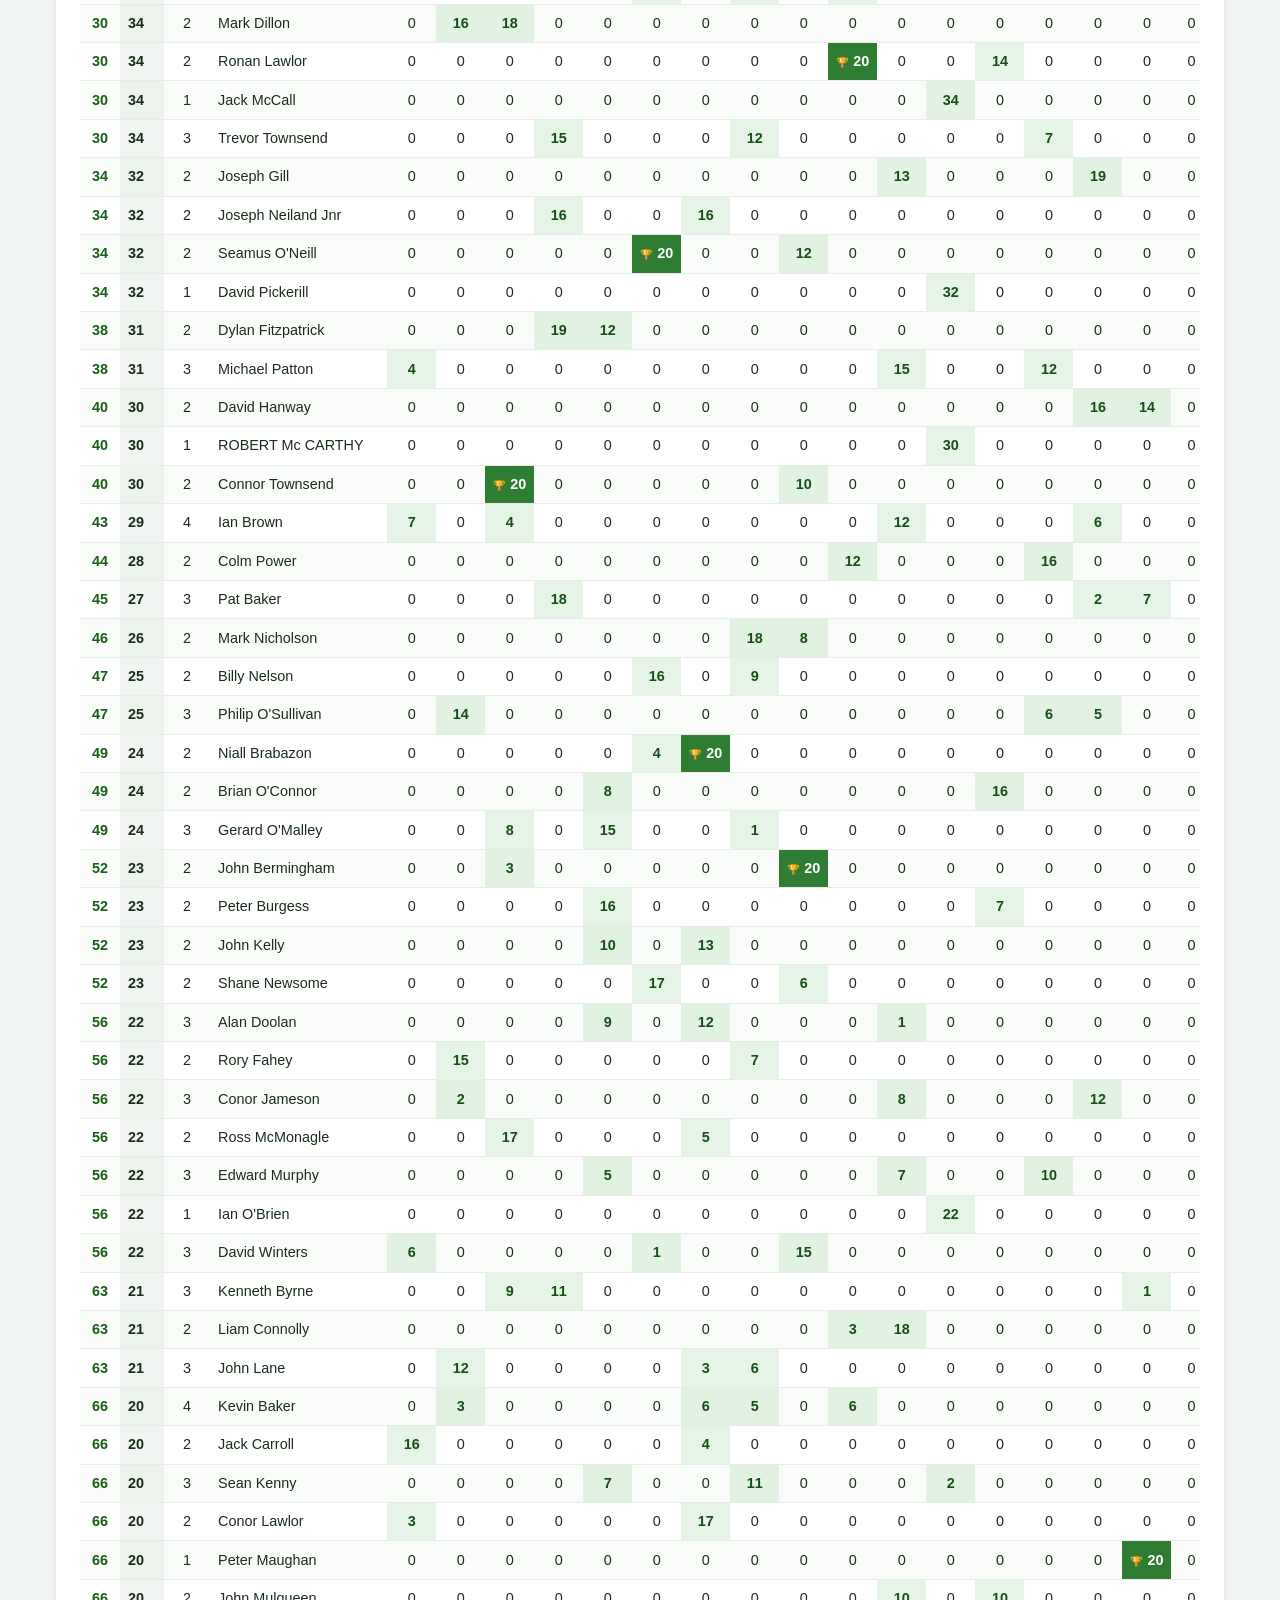
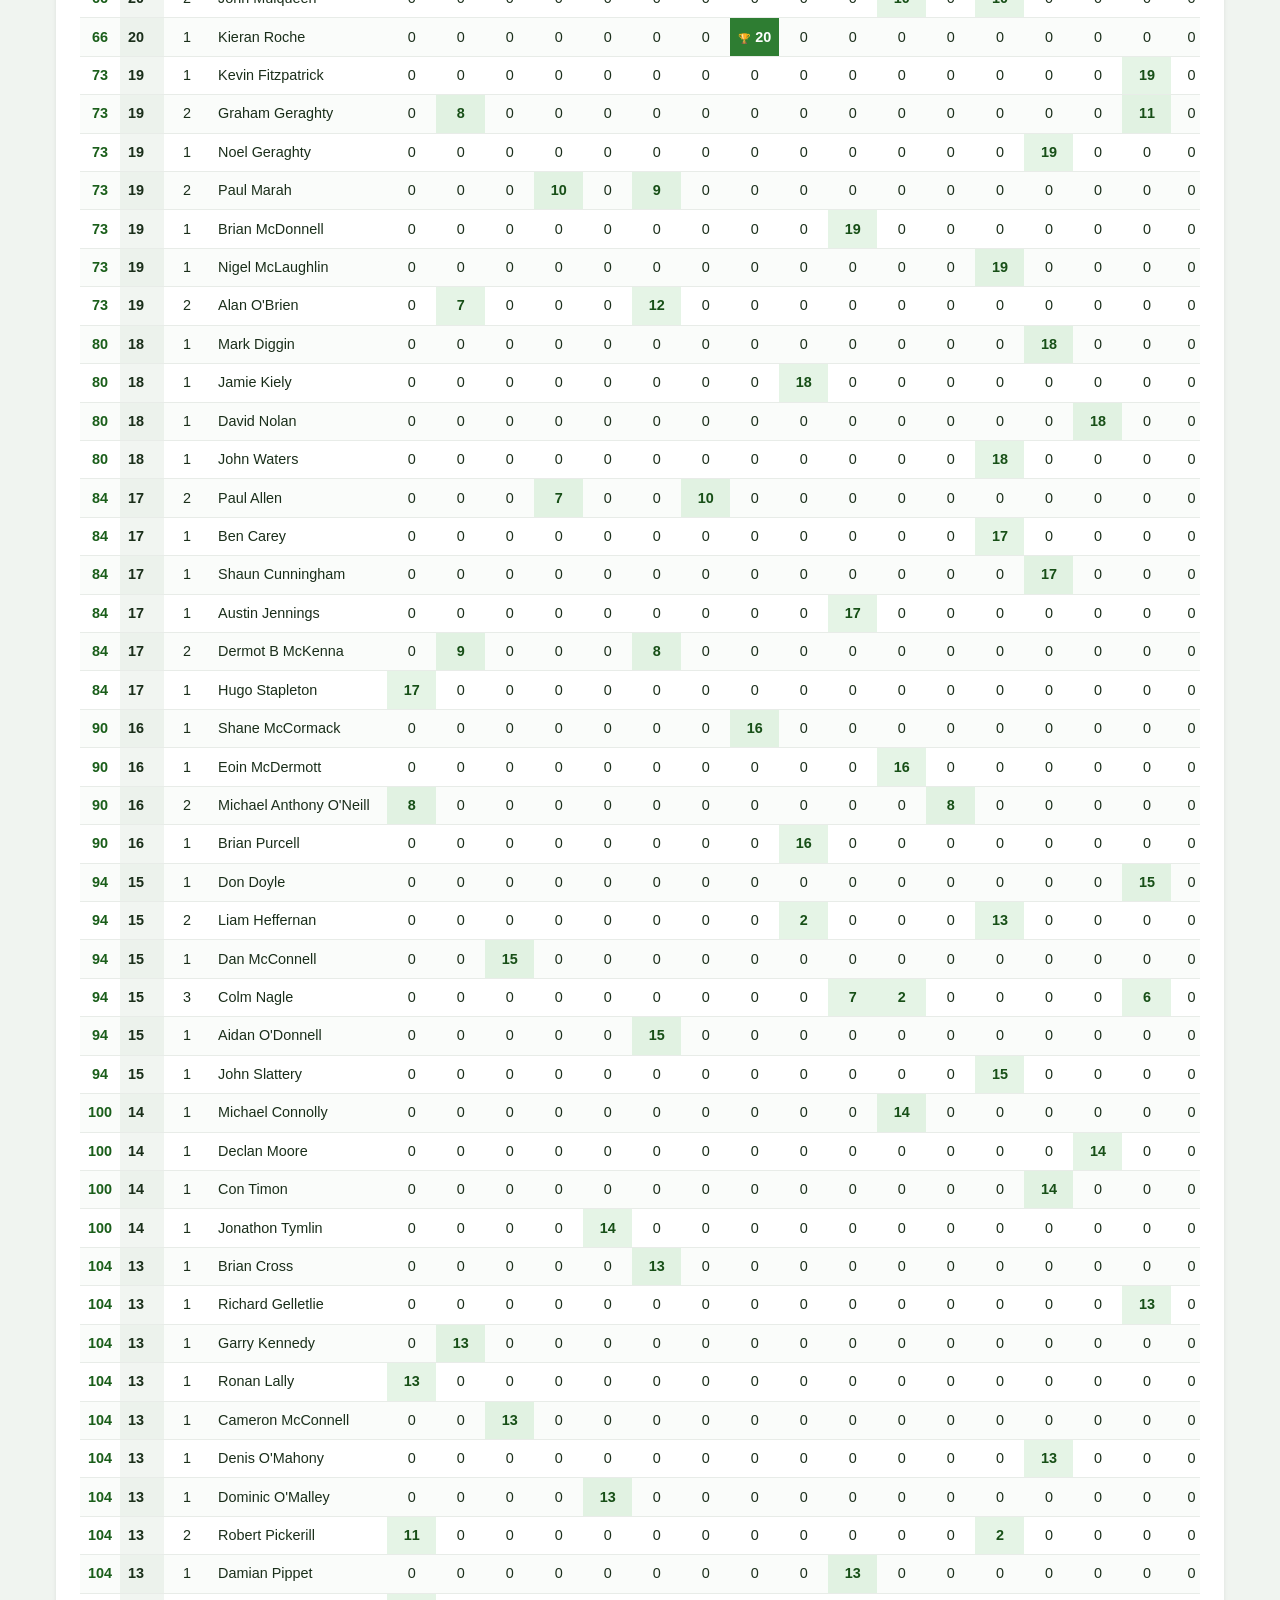
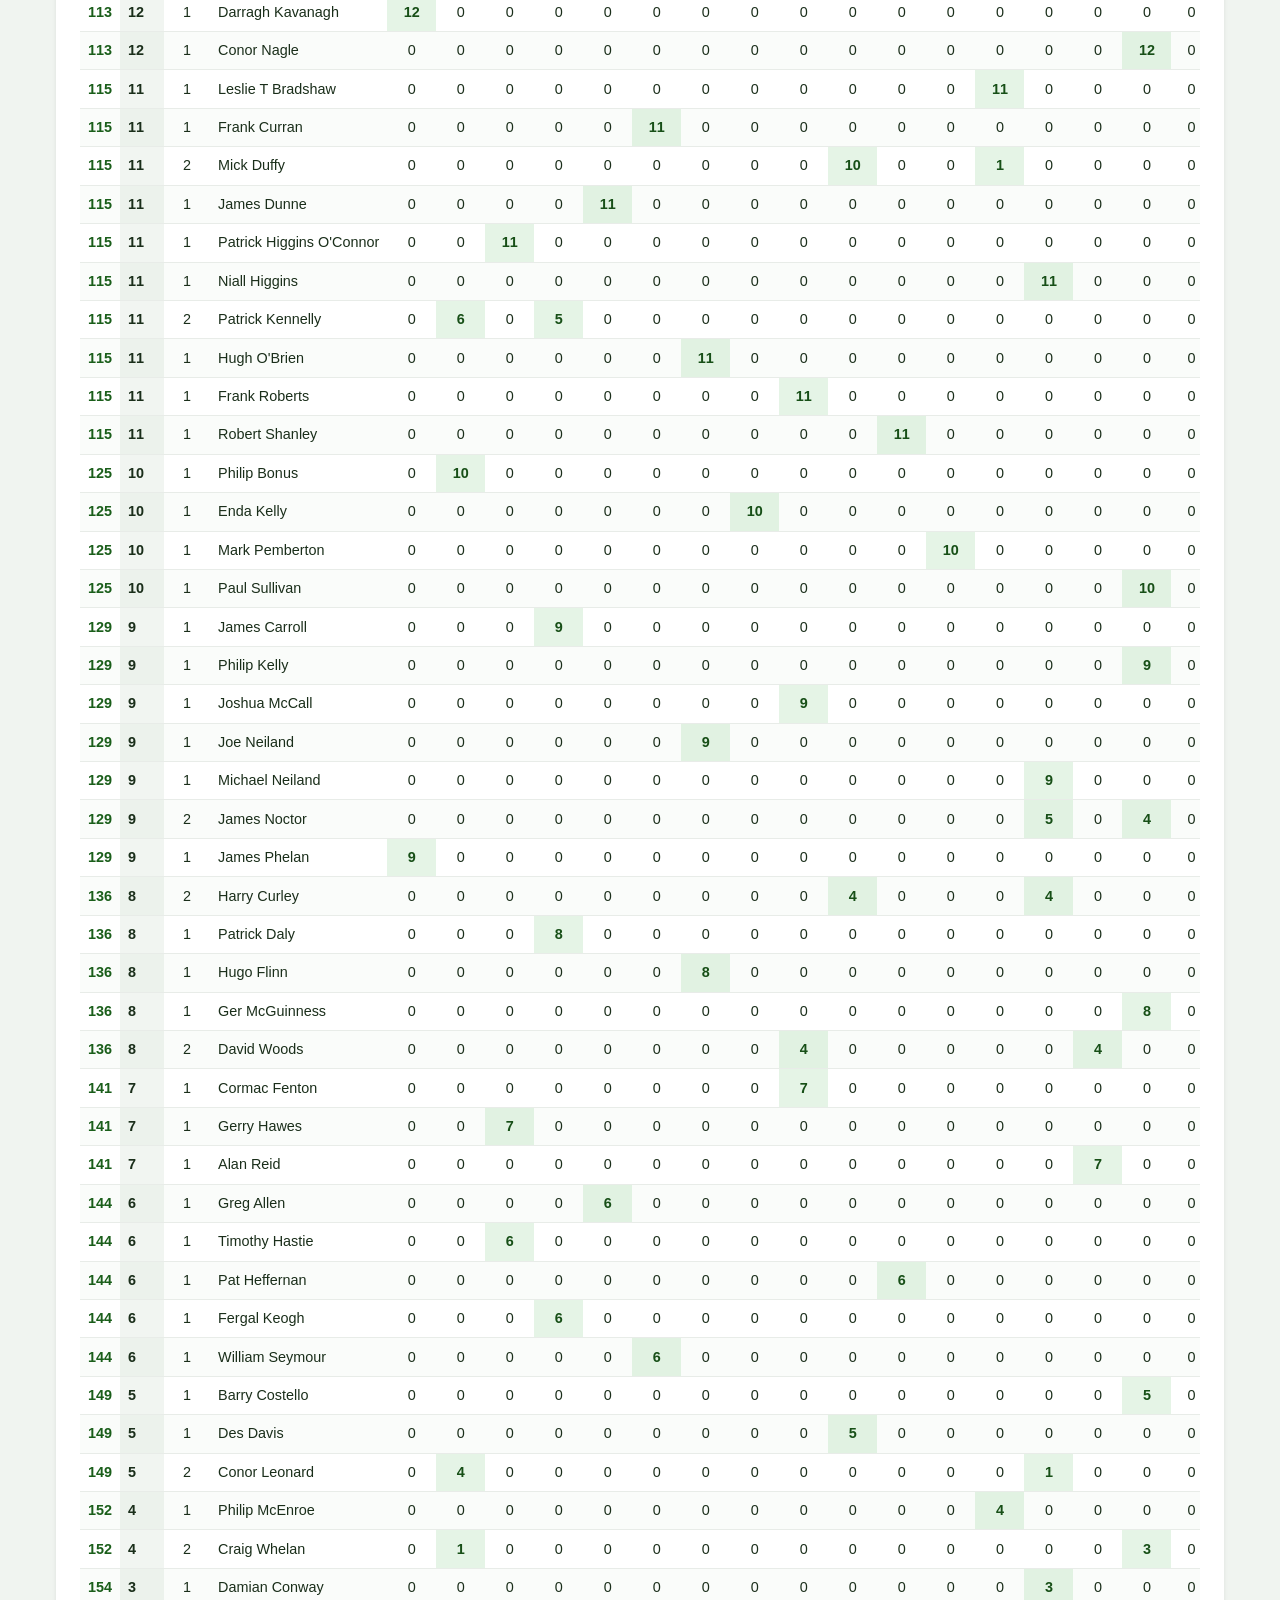
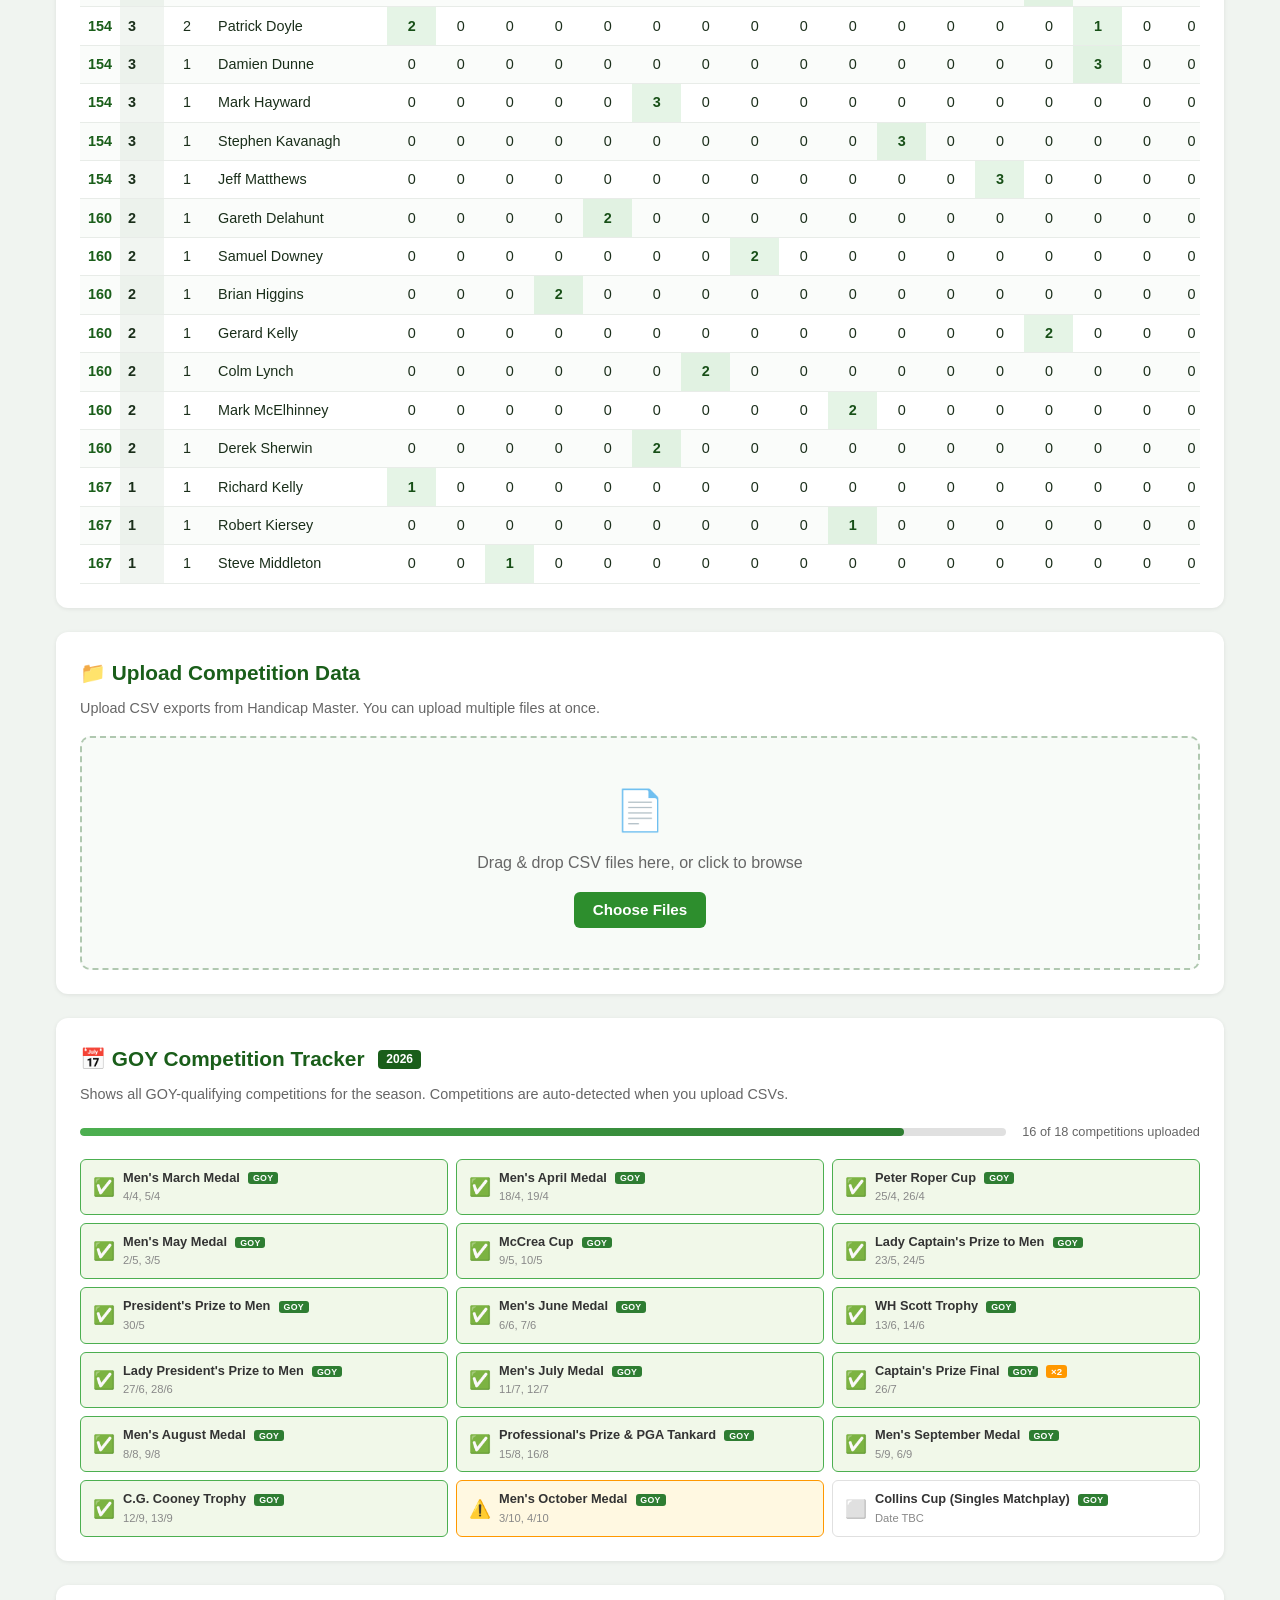
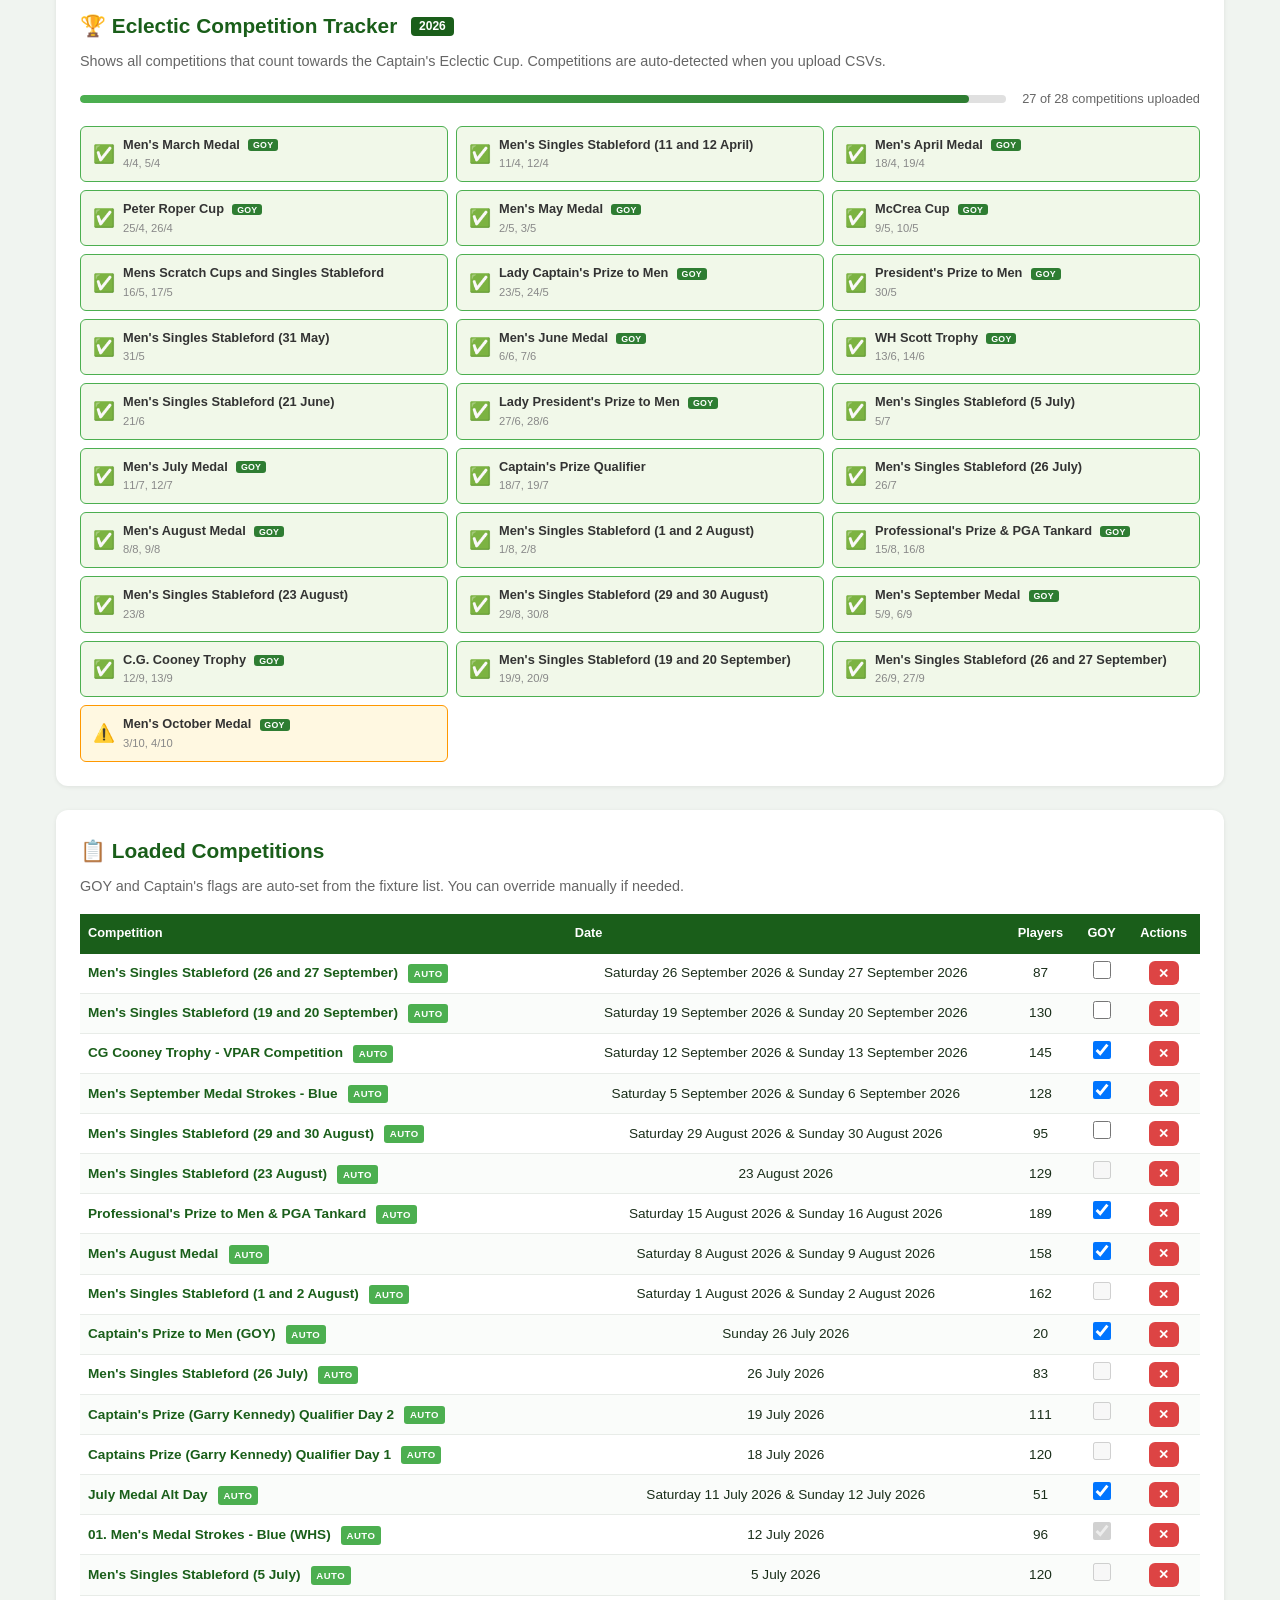
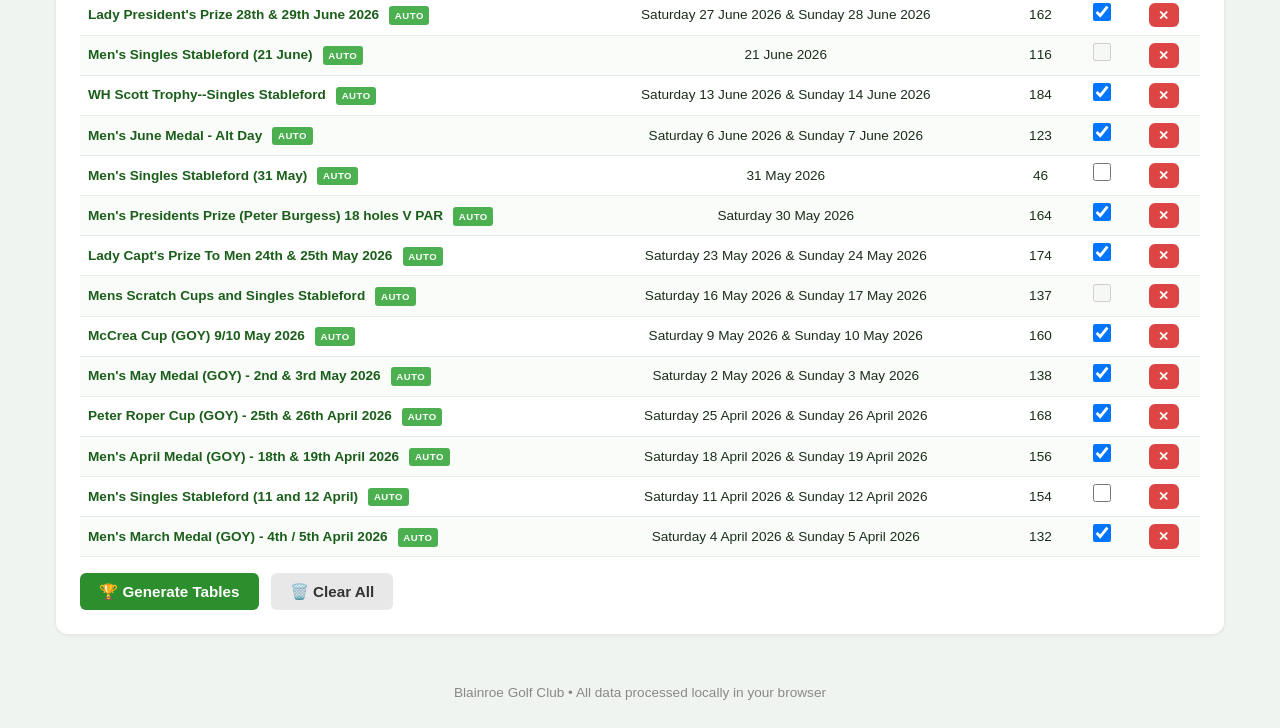
==== commit 07fdb76d: "Highlight GoY winners and fix Collins Cup header Co-authored-by: Copilot <223556219+Copilot@users.no" ====
--- a/index.html
+++ b/index.html
@@ -4,7 +4,7 @@
     <meta charset="UTF-8">
     <meta name="viewport" content="width=device-width, initial-scale=1.0">
     <title>Blainroe Golf Club - GOY &amp; Eclectic Cup</title>
-    <link rel="stylesheet" href="css/styles.css?v=19">
+    <link rel="stylesheet" href="css/styles.css?v=20">
 </head>
 <body>
     <header>
@@ -171,6 +171,6 @@
 
     <script src="js/fixtures.js?v=12"></script>
     <script src="js/preloaded-data.js?v=15"></script>
-    <script src="js/app.js?v=36"></script>
+    <script src="js/app.js?v=37"></script>
 </body>
 </html>
--- a/css/styles.css
+++ b/css/styles.css
@@ -375,6 +375,14 @@
     color: #174f17;
     font-weight: 600;
 }
+.goy-winner {
+    background: #2e7d32;
+    color: #fff;
+    font-weight: 700;
+}
+.goy-win-icon {
+    font-size: 0.7em;
+}
 .comp-col-header {
     writing-mode: vertical-lr;
     text-orientation: mixed;
@@ -383,6 +391,17 @@
     font-size: 0.65rem;
     padding: 0.3rem 0.1rem;
     line-height: 1.2;
+}
+.goy-tbc-col {
+    min-width: 64px;
+}
+.goy-tbc-col .comp-col-header {
+    writing-mode: horizontal-tb;
+    transform: none;
+    width: 64px;
+    max-height: none;
+    white-space: normal;
+    line-height: 1.15;
 }
 
 .goy-header-row th {
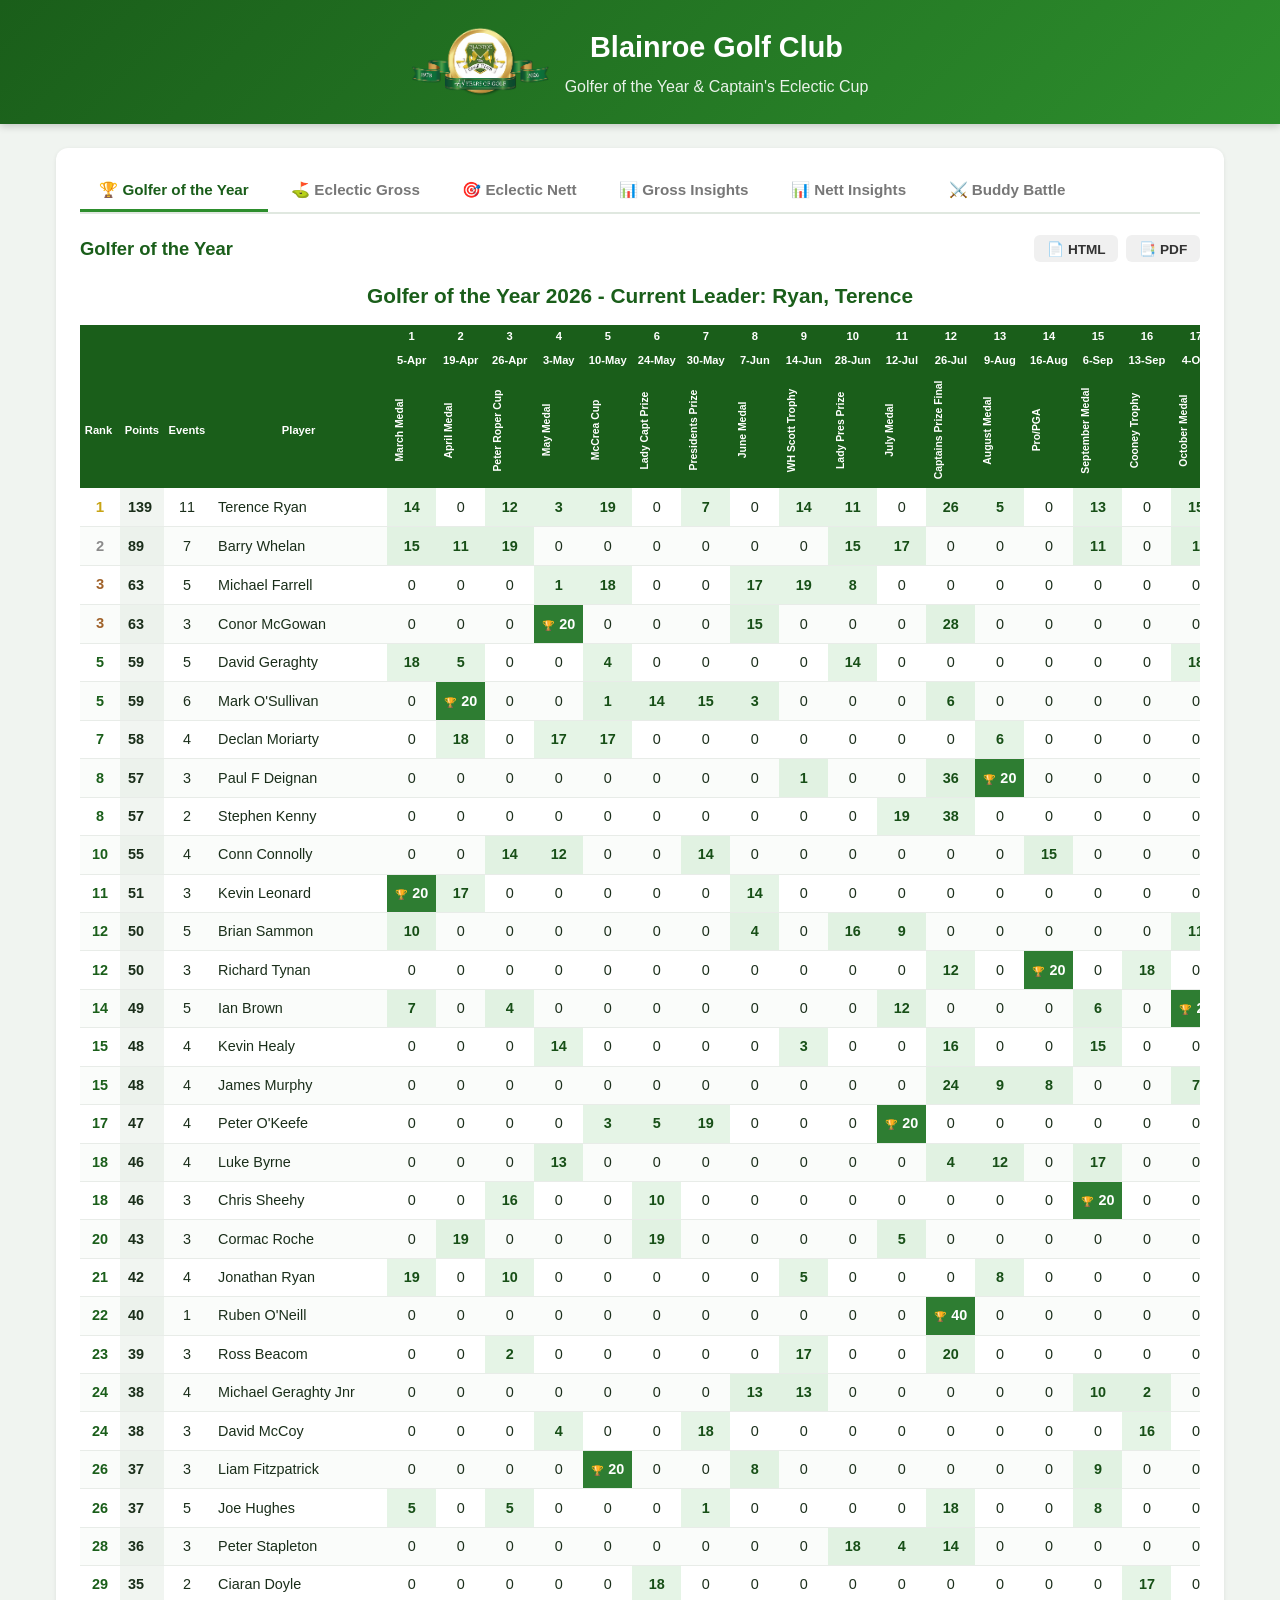
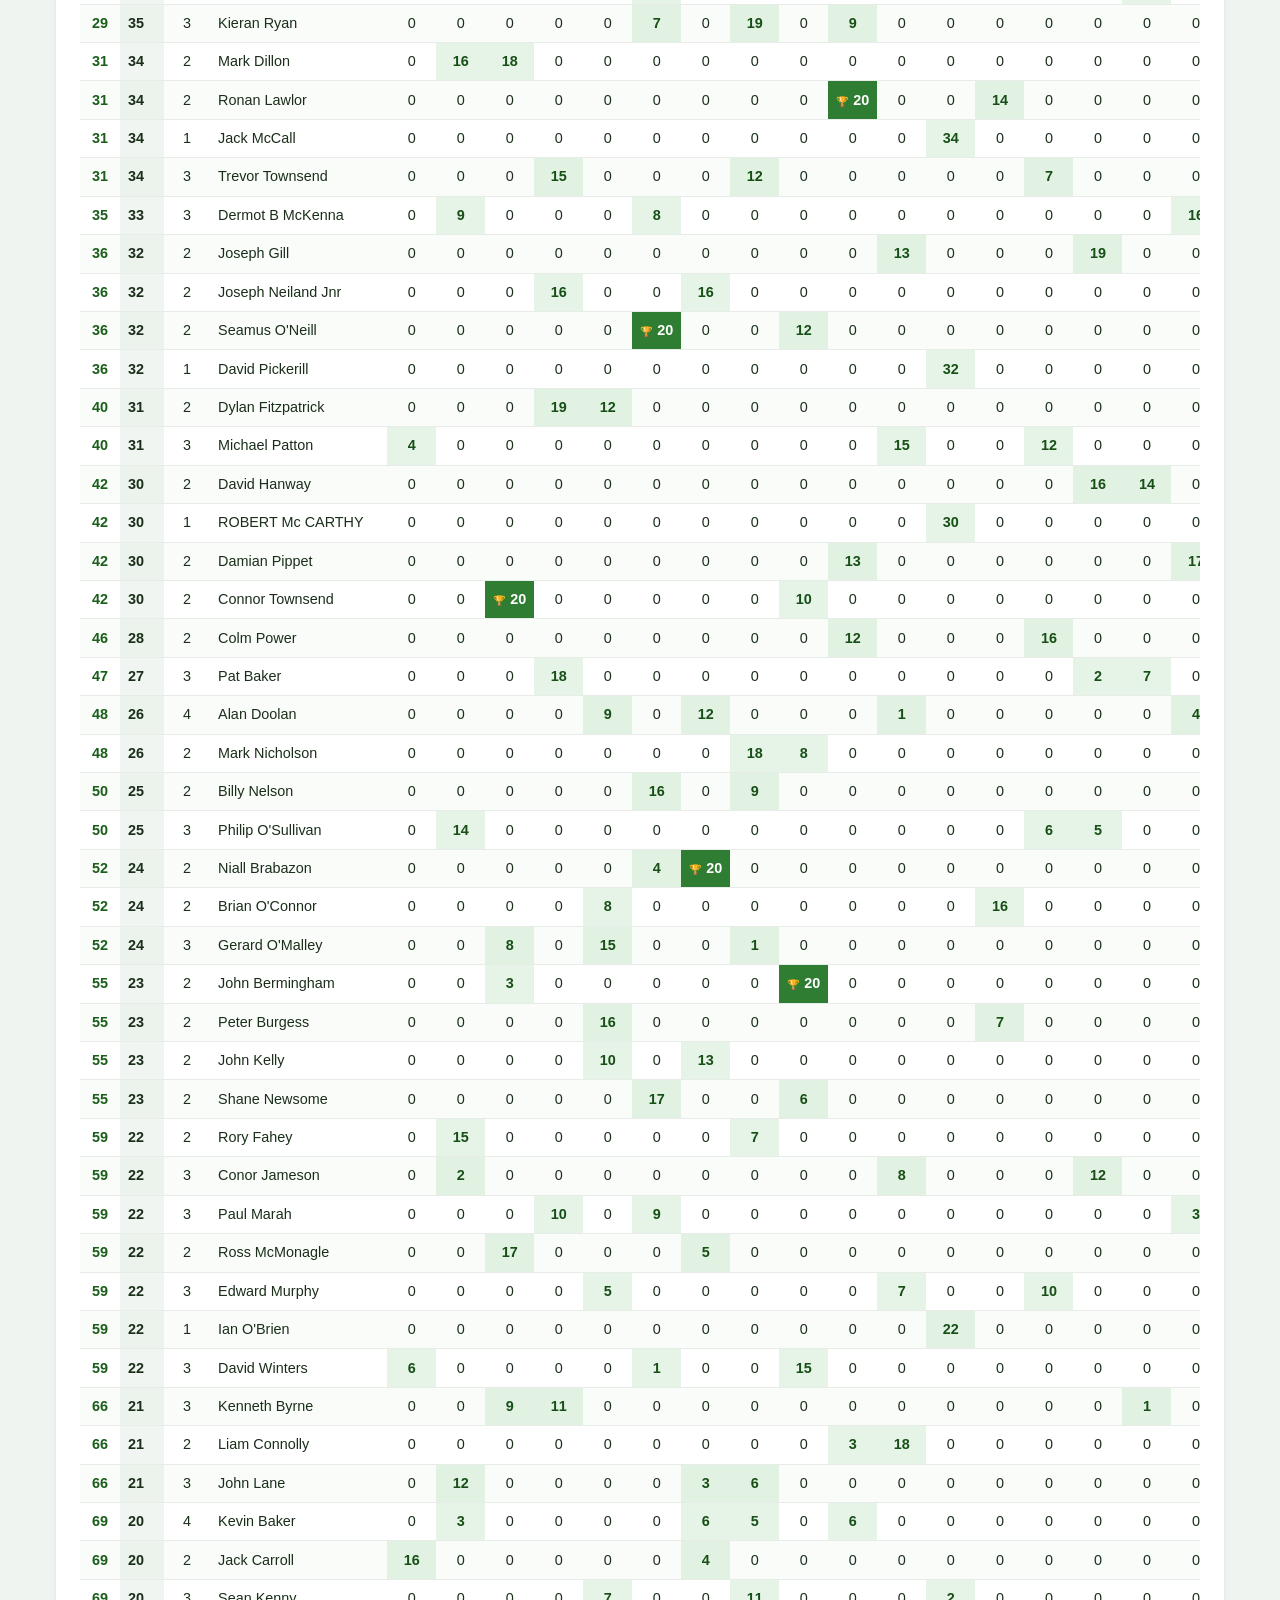
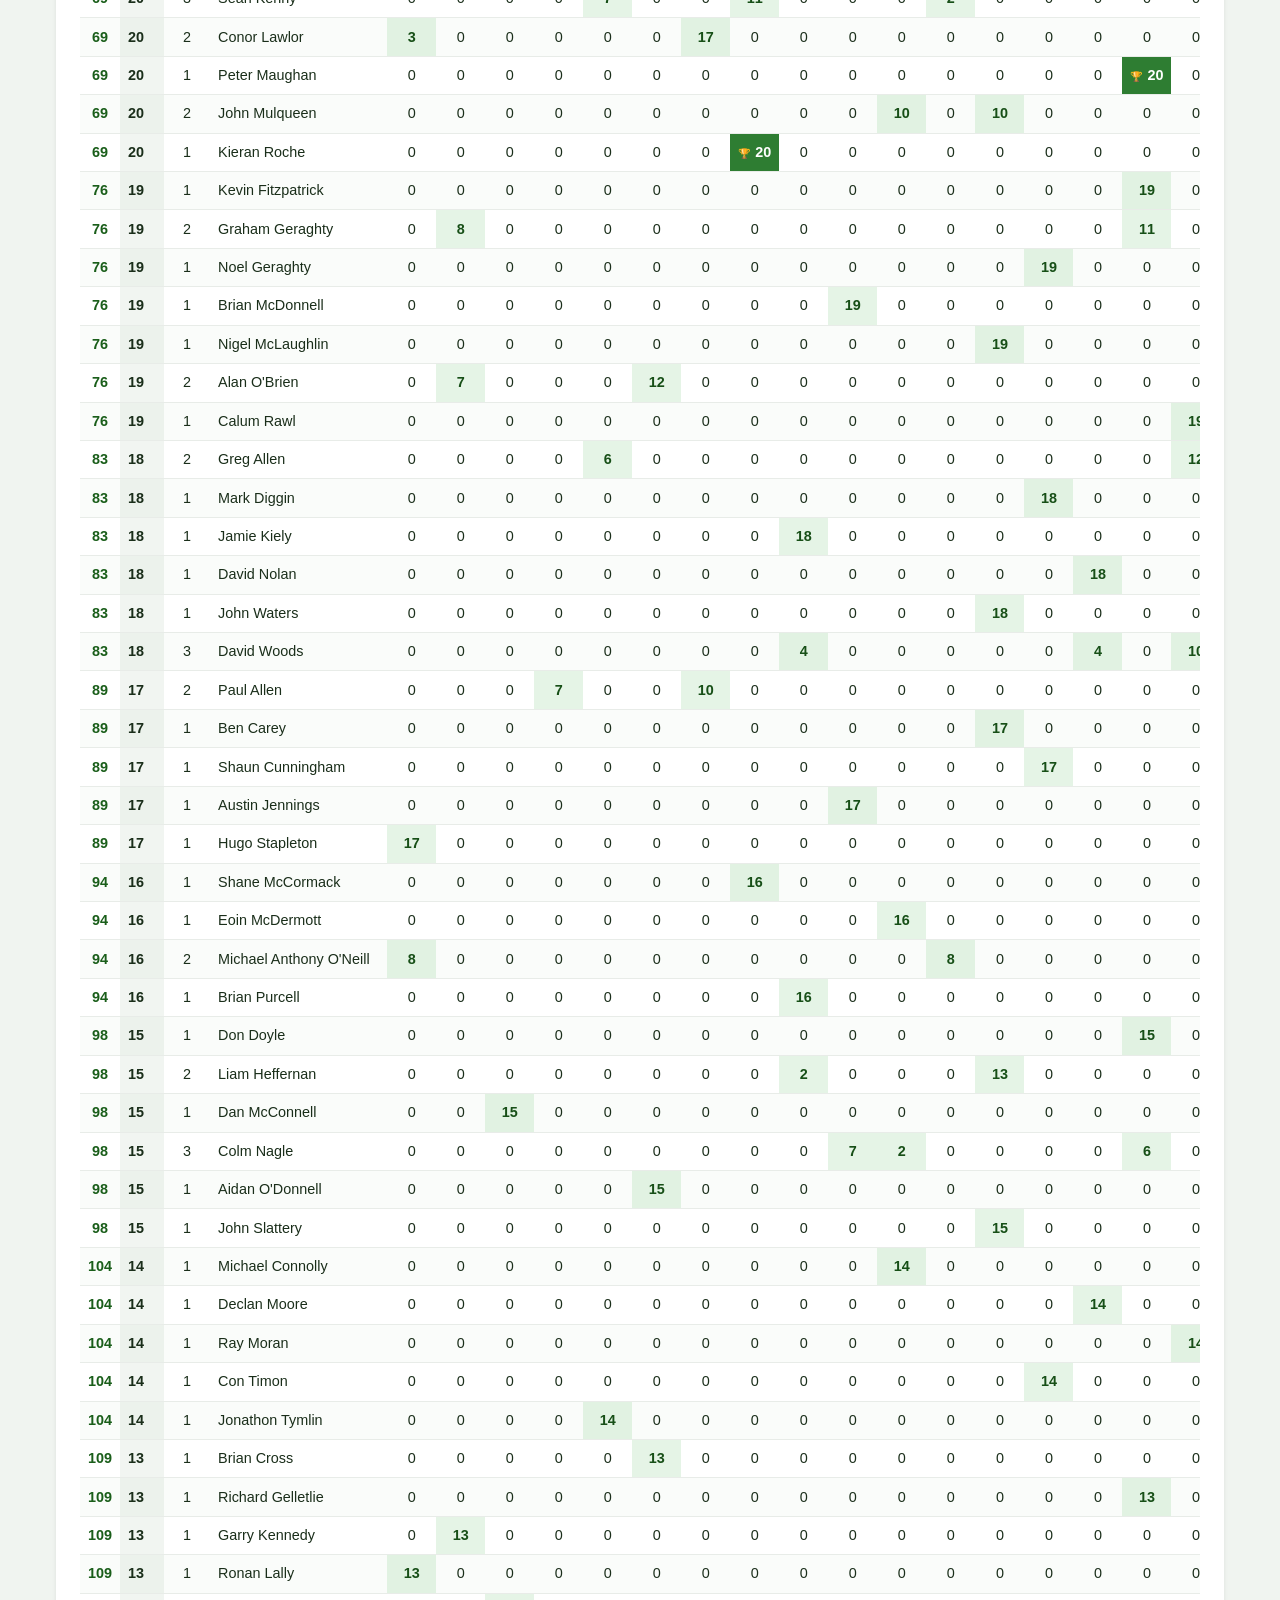
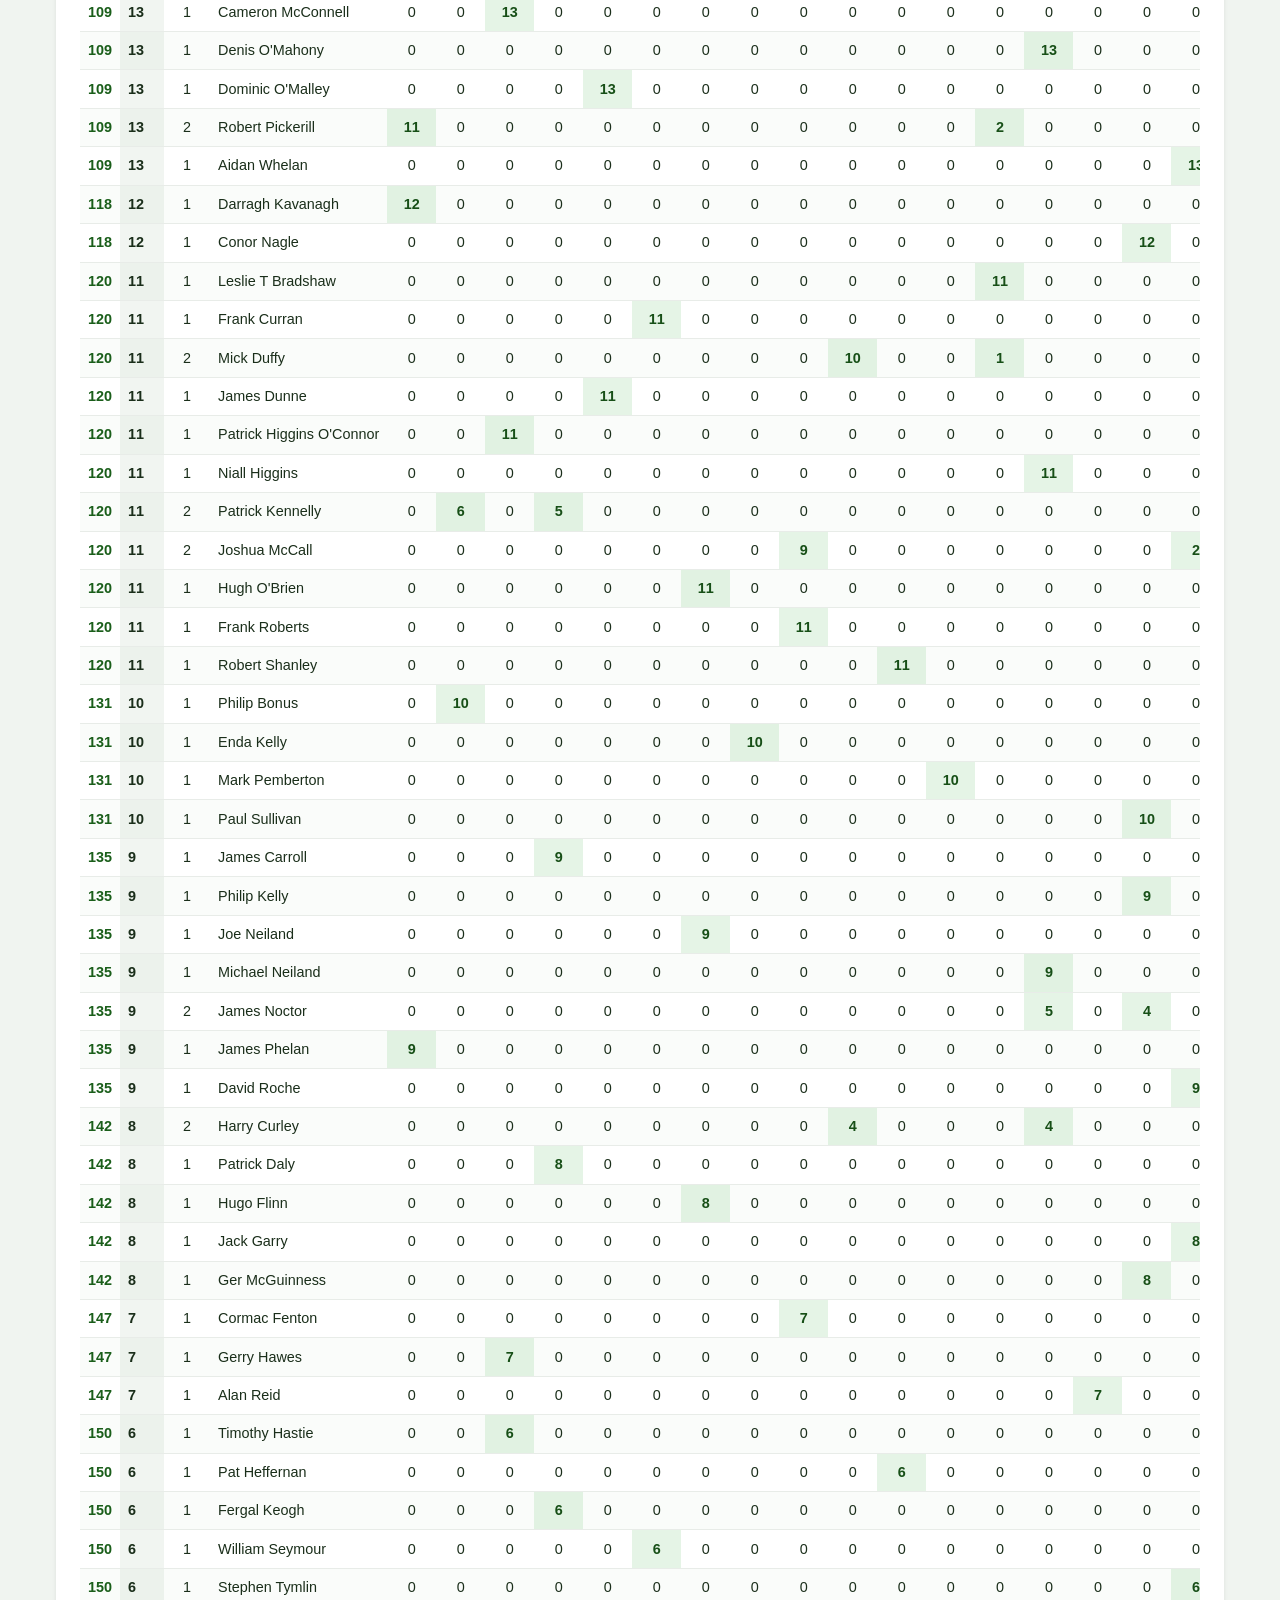
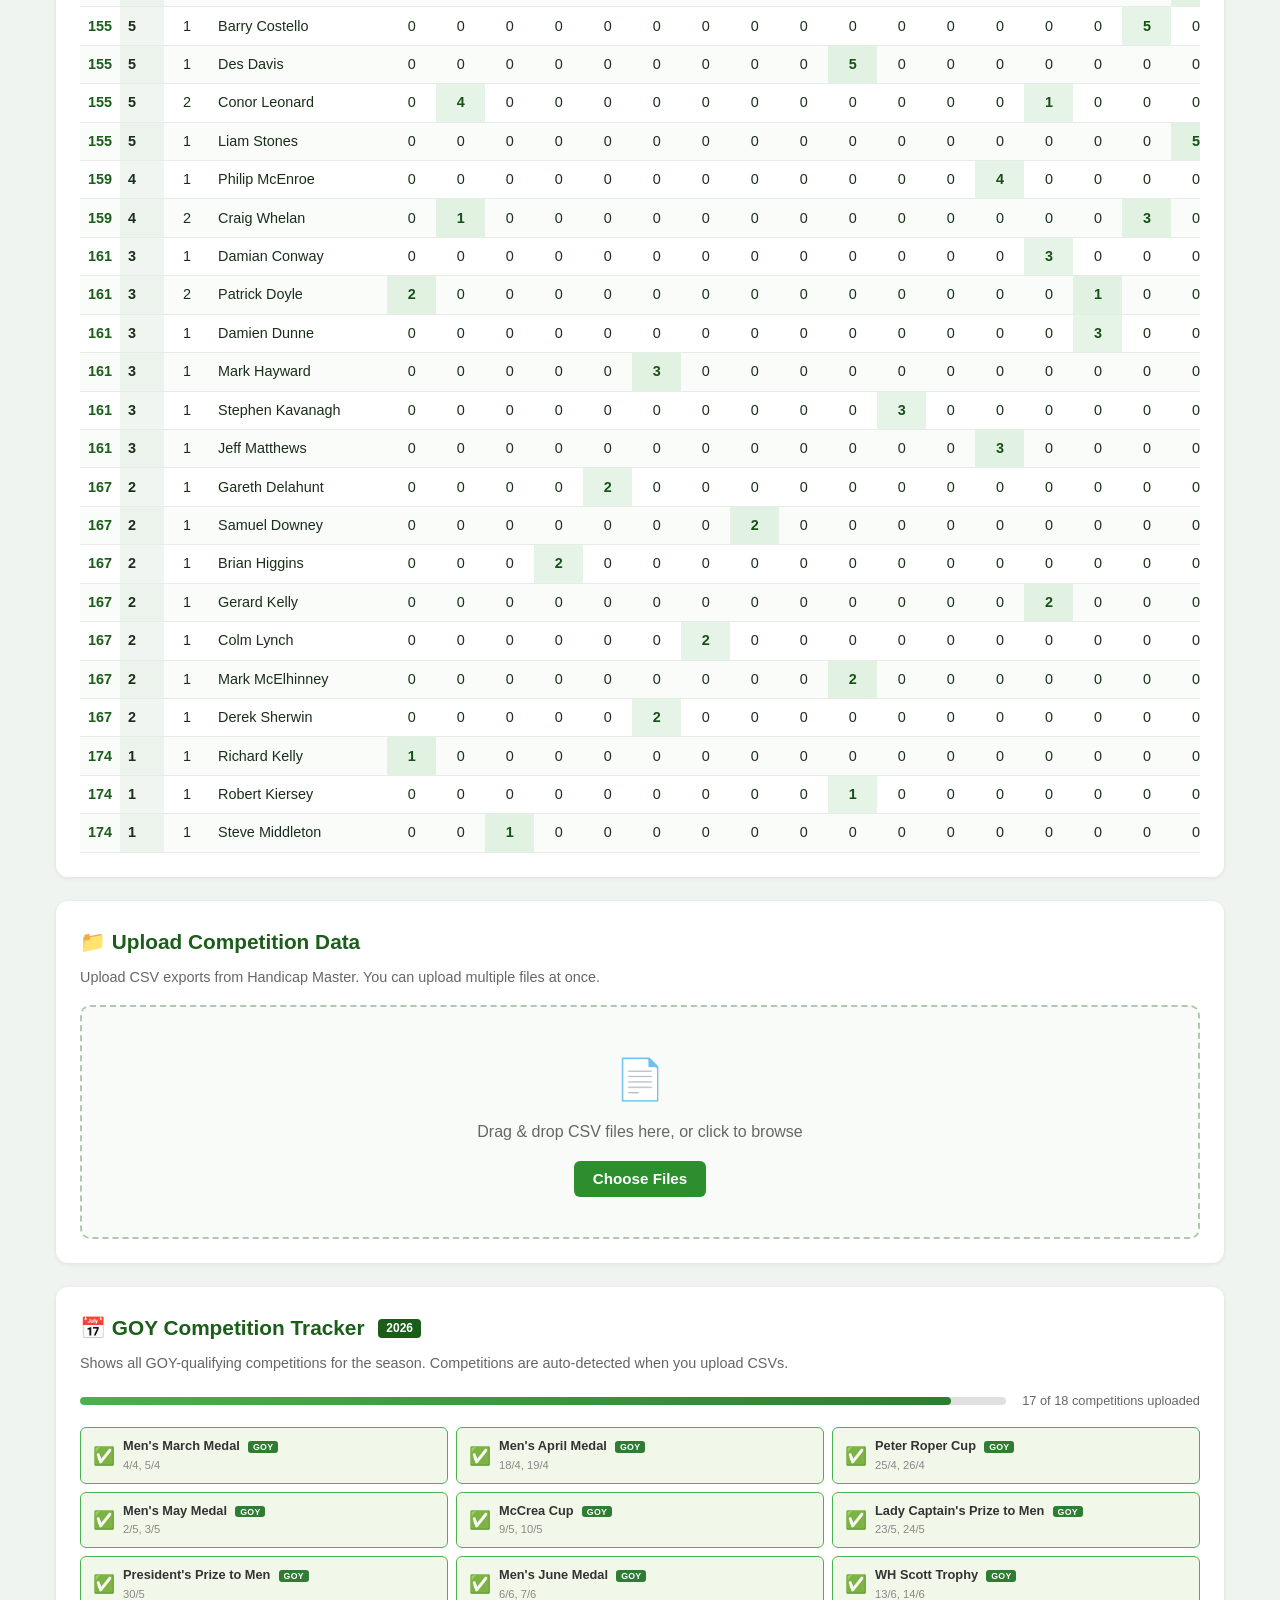
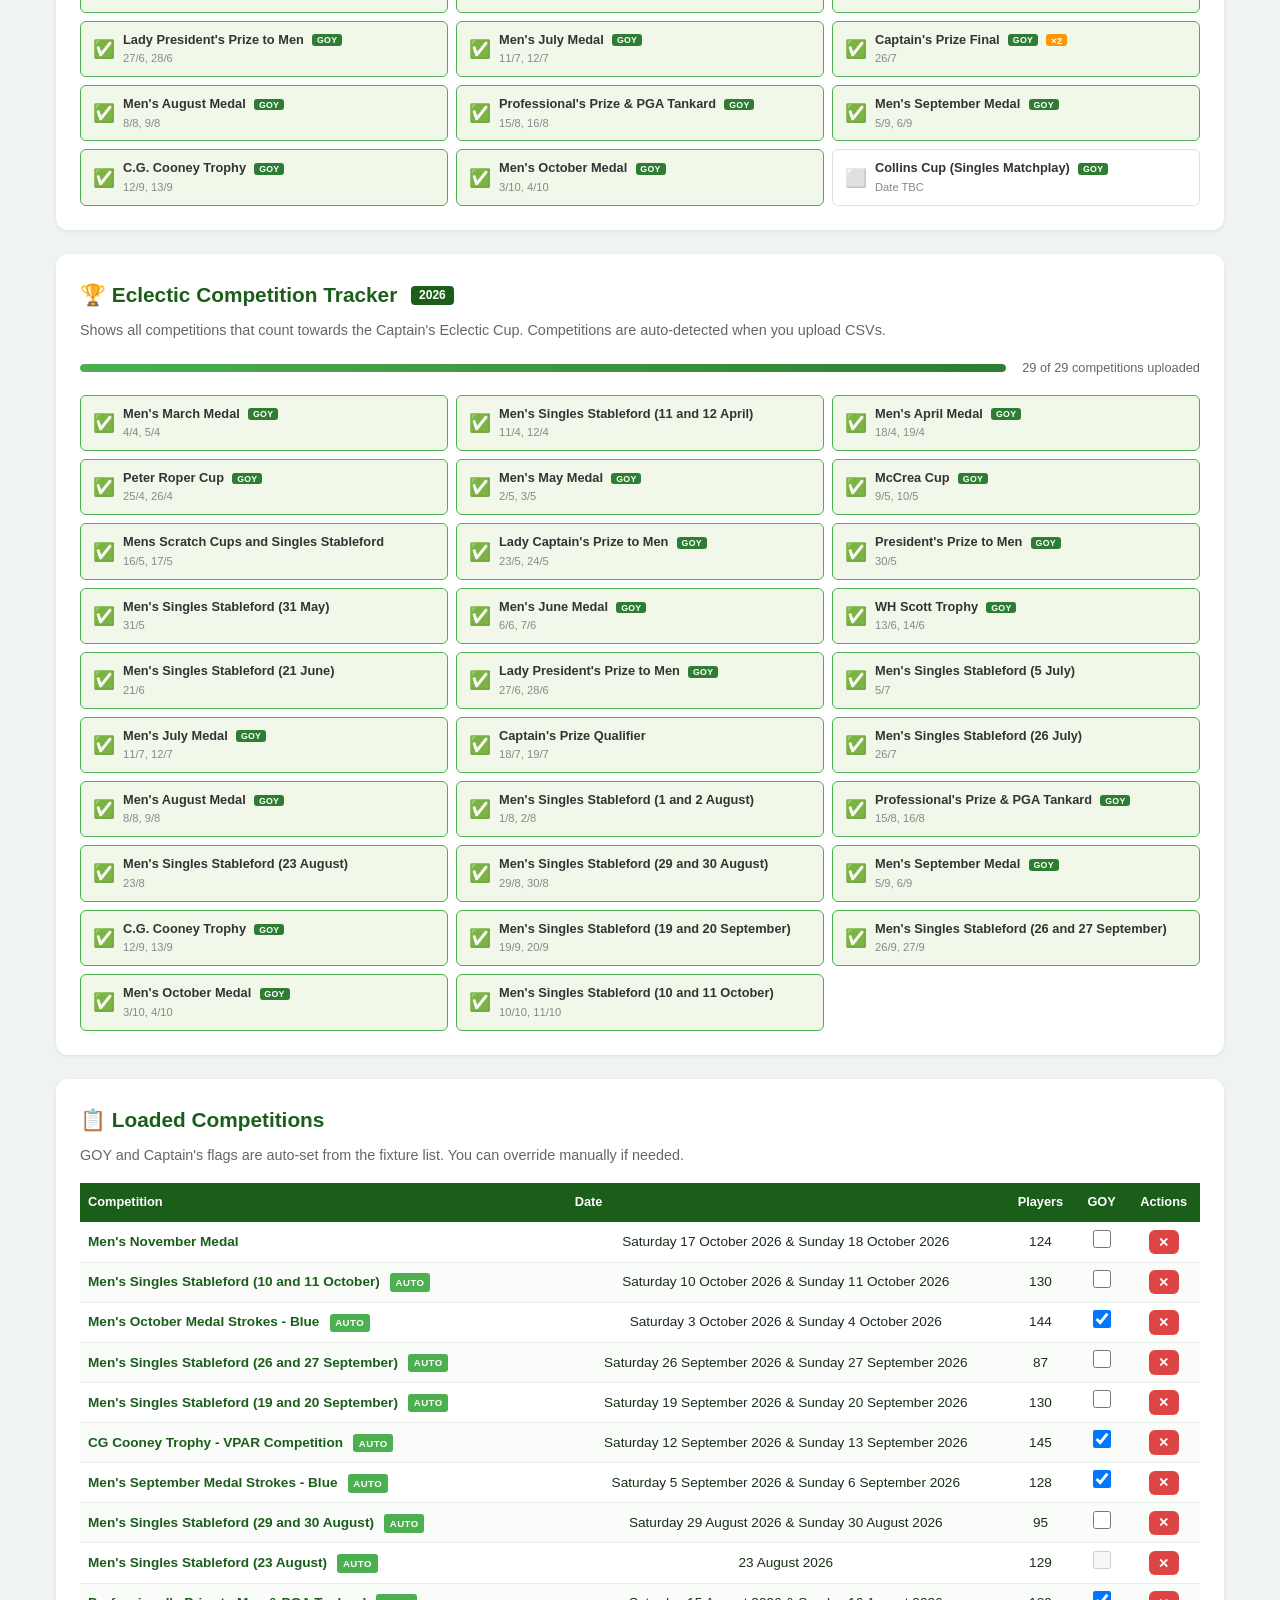
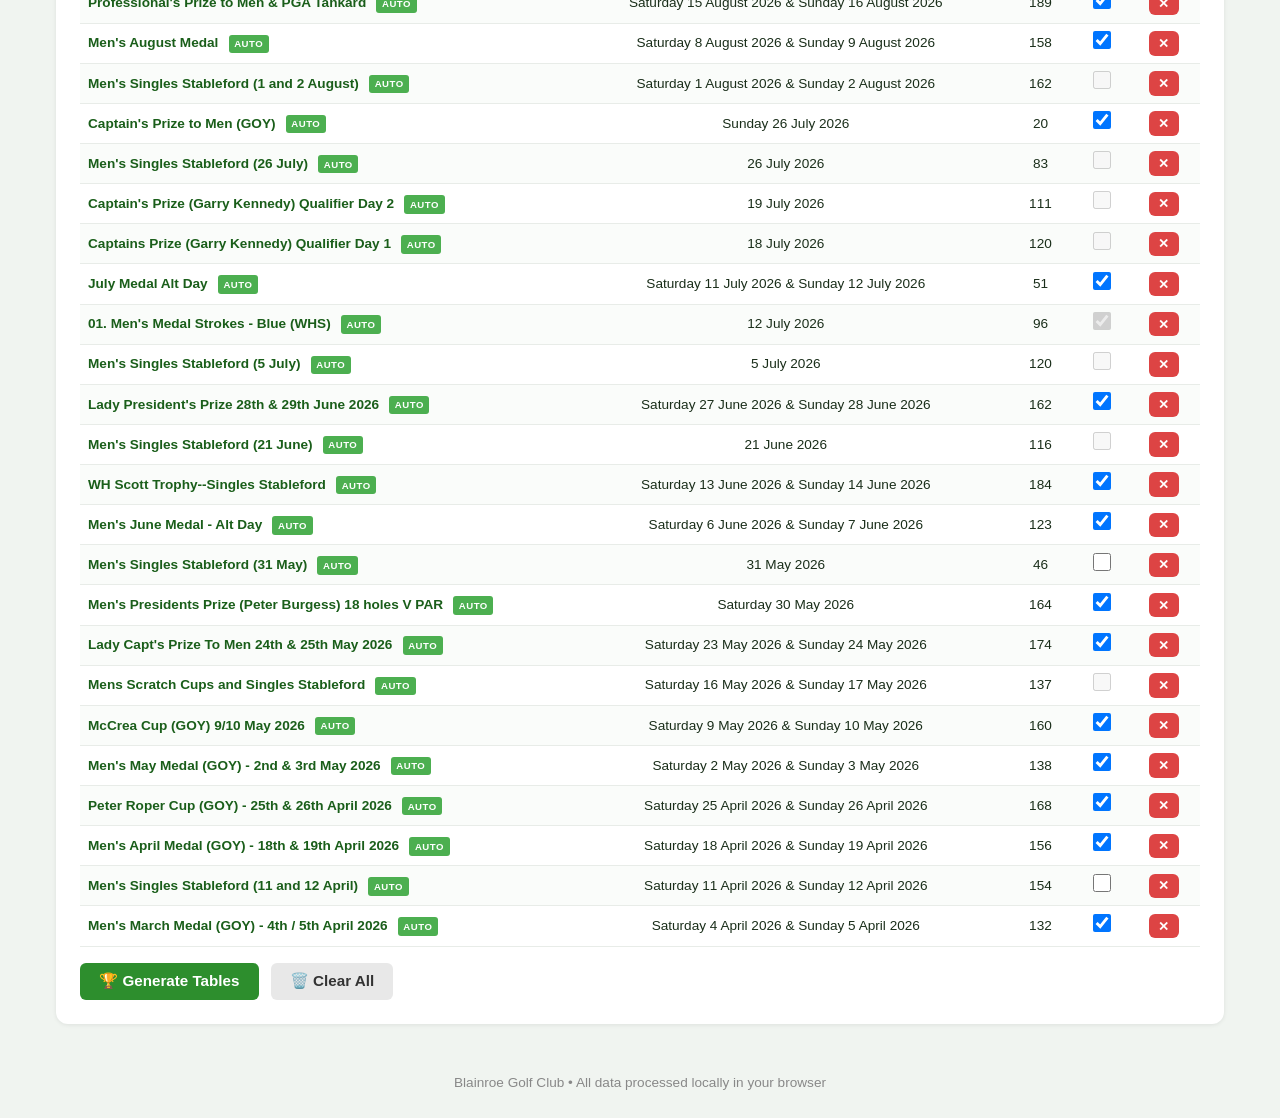
==== commit e6066084: "Refresh preloaded score data cache for November update Co-authored-by: Copilot <223556219+Copilot@us" ====
--- a/index.html
+++ b/index.html
@@ -170,7 +170,7 @@
     </footer>
 
     <script src="js/fixtures.js?v=12"></script>
-    <script src="js/preloaded-data.js?v=15"></script>
+    <script src="js/preloaded-data.js?v=35"></script>
     <script src="js/app.js?v=37"></script>
 </body>
 </html>
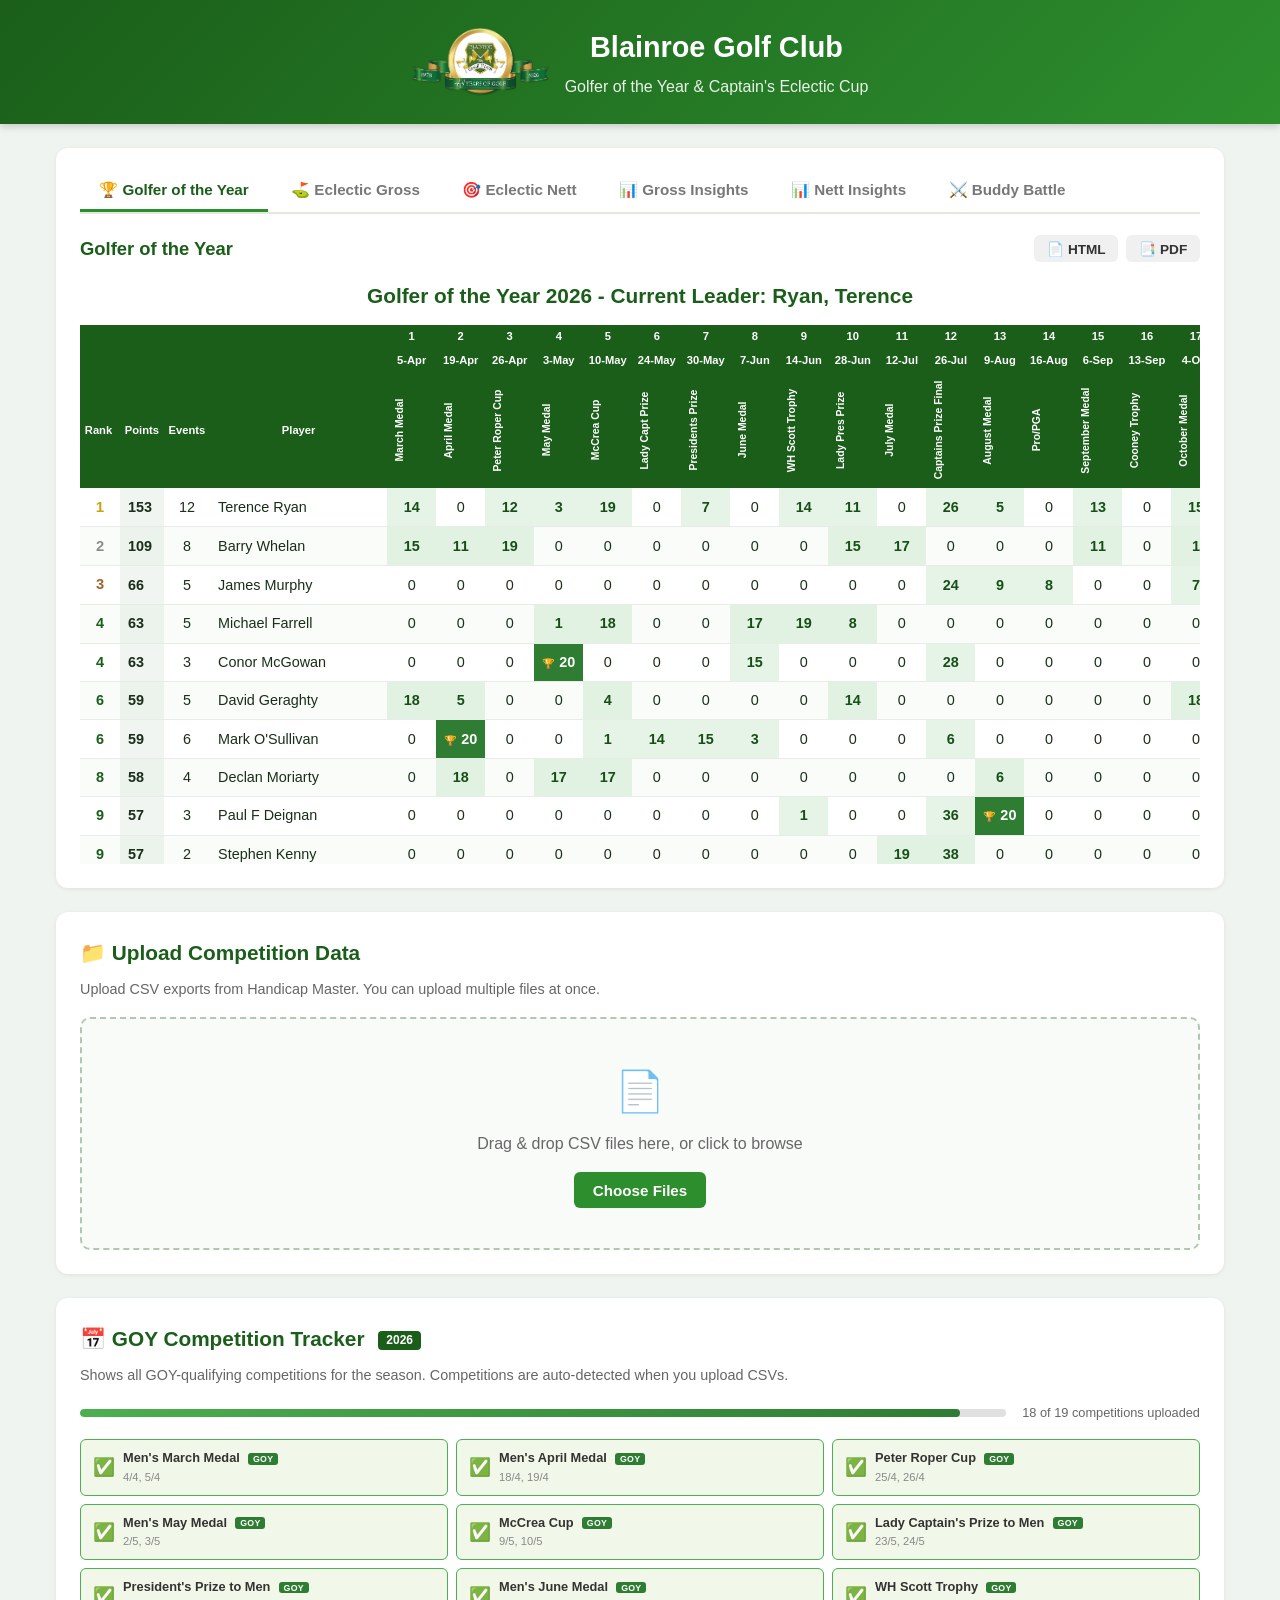
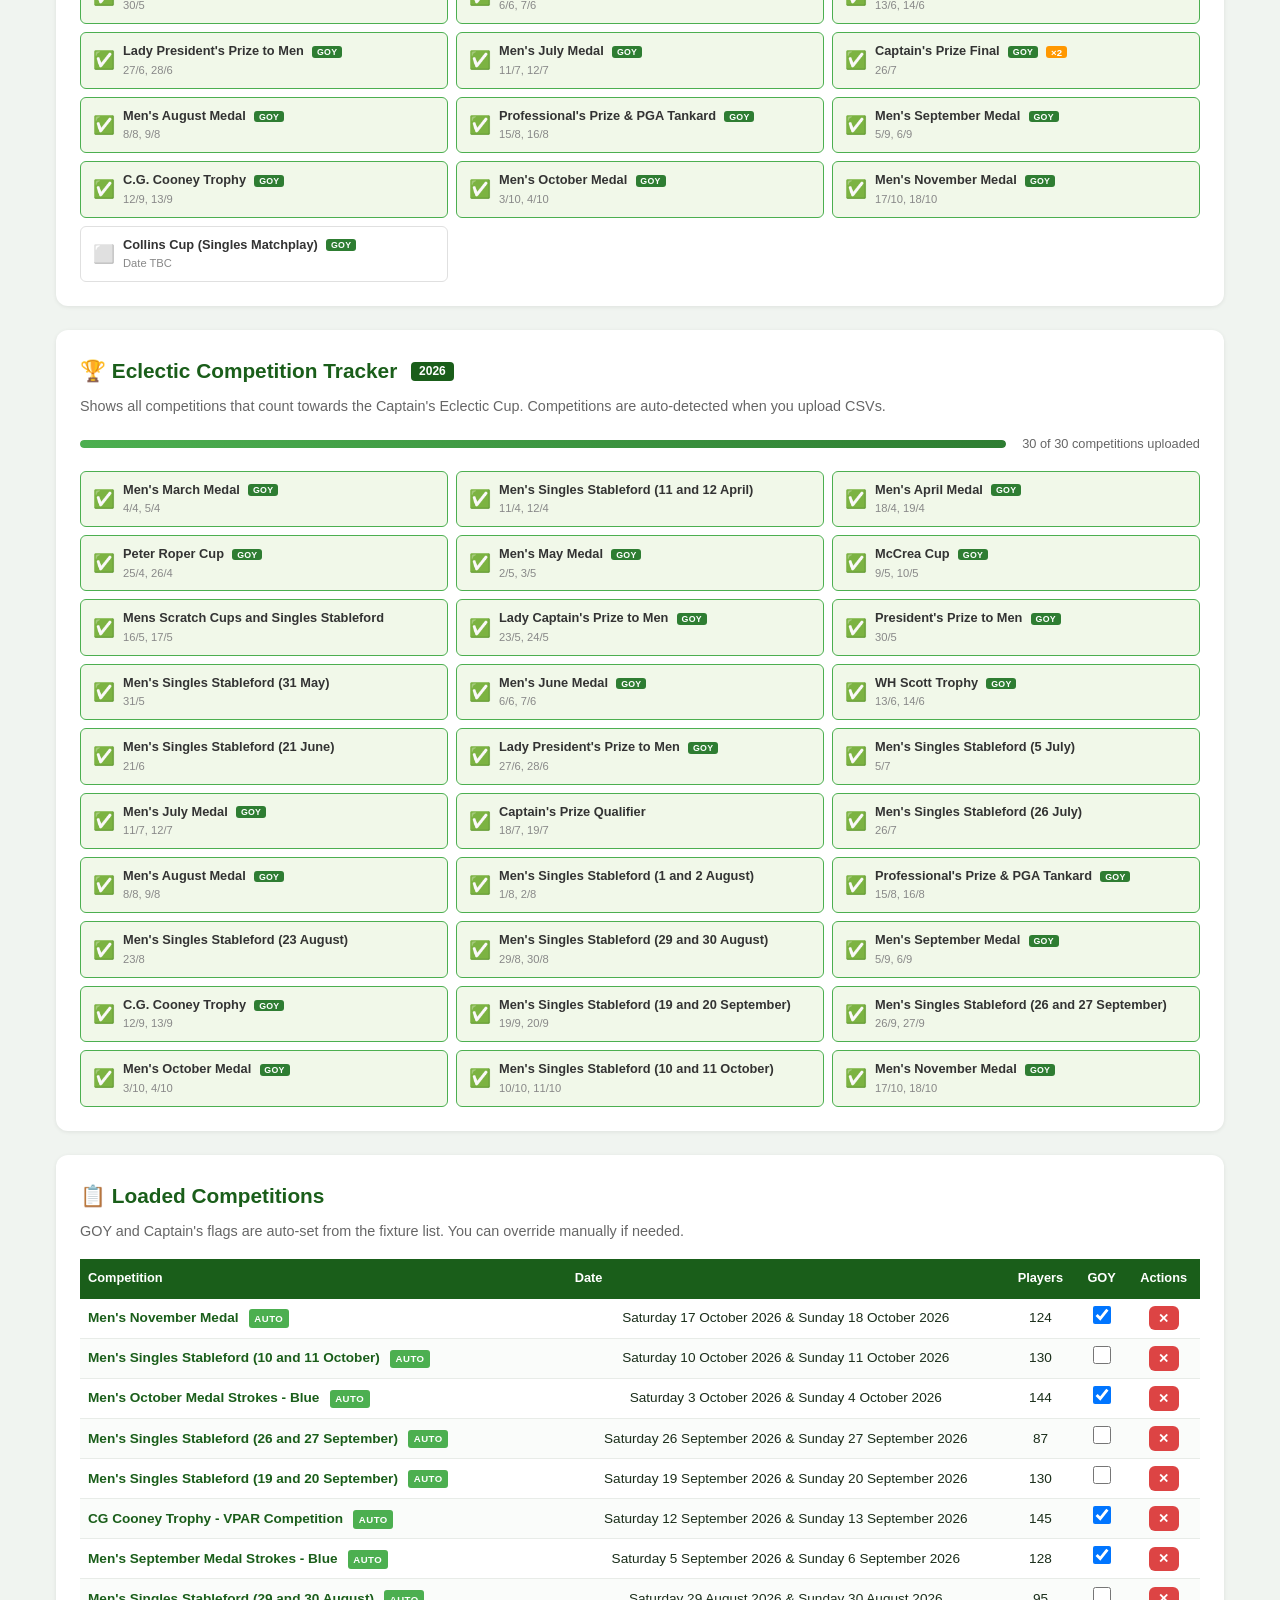
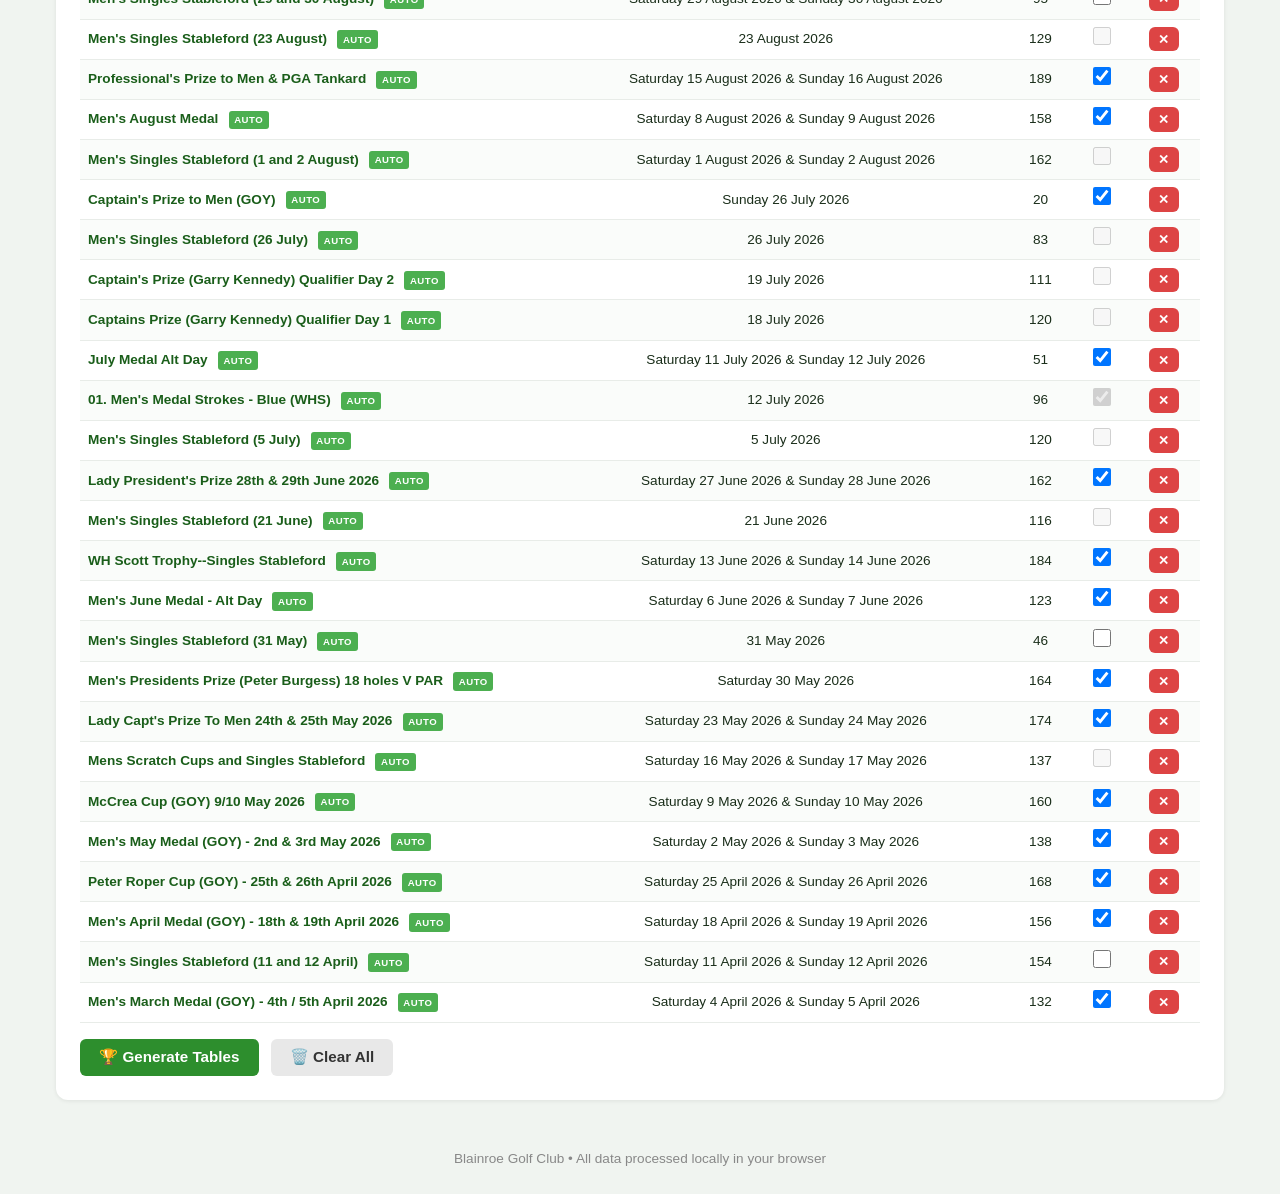
==== commit b8b5ae7f: "Include November Medal in GOY and expose leaderboard scrolling Co-authored-by: Copilot <223556219+Co" ====
--- a/index.html
+++ b/index.html
@@ -4,7 +4,7 @@
     <meta charset="UTF-8">
     <meta name="viewport" content="width=device-width, initial-scale=1.0">
     <title>Blainroe Golf Club - GOY &amp; Eclectic Cup</title>
-    <link rel="stylesheet" href="css/styles.css?v=20">
+    <link rel="stylesheet" href="css/styles.css?v=21">
 </head>
 <body>
     <header>
@@ -38,7 +38,7 @@
                         <button class="btn btn-sm" onclick="exportPDF('goy')">📑 PDF</button>
                     </div>
                 </div>
-                <div class="table-wrapper" id="goy-table-container"></div>
+                <div class="table-wrapper" id="goy-table-container" tabindex="0" role="region" aria-label="Golfer of the Year leaderboard, scroll for all competitions"></div>
             </div>
 
             <!-- Eclectic Gross Table -->
@@ -169,7 +169,7 @@
         <p>Blainroe Golf Club &bull; All data processed locally in your browser</p>
     </footer>
 
-    <script src="js/fixtures.js?v=12"></script>
+    <script src="js/fixtures.js?v=13"></script>
     <script src="js/preloaded-data.js?v=35"></script>
     <script src="js/app.js?v=37"></script>
 </body>
--- a/css/styles.css
+++ b/css/styles.css
@@ -92,6 +92,12 @@
 
 /* ============ TABLES ============ */
 .table-wrapper { overflow-x: auto; }
+
+#goy-table-container {
+    max-height: 65vh;
+    overflow-x: scroll;
+    overflow-y: auto;
+}
 
 table {
     width: 100%;
@@ -333,6 +339,7 @@
 
 /* ============ PRINT STYLES ============ */
 @media print {
+    #goy-table-container { max-height: none; overflow: visible; }
     header, .upload-area, .actions-bar, .export-buttons, .tabs, footer,
     #upload-section, #competitions-section { display: none !important; }
     .card { box-shadow: none; padding: 0; }
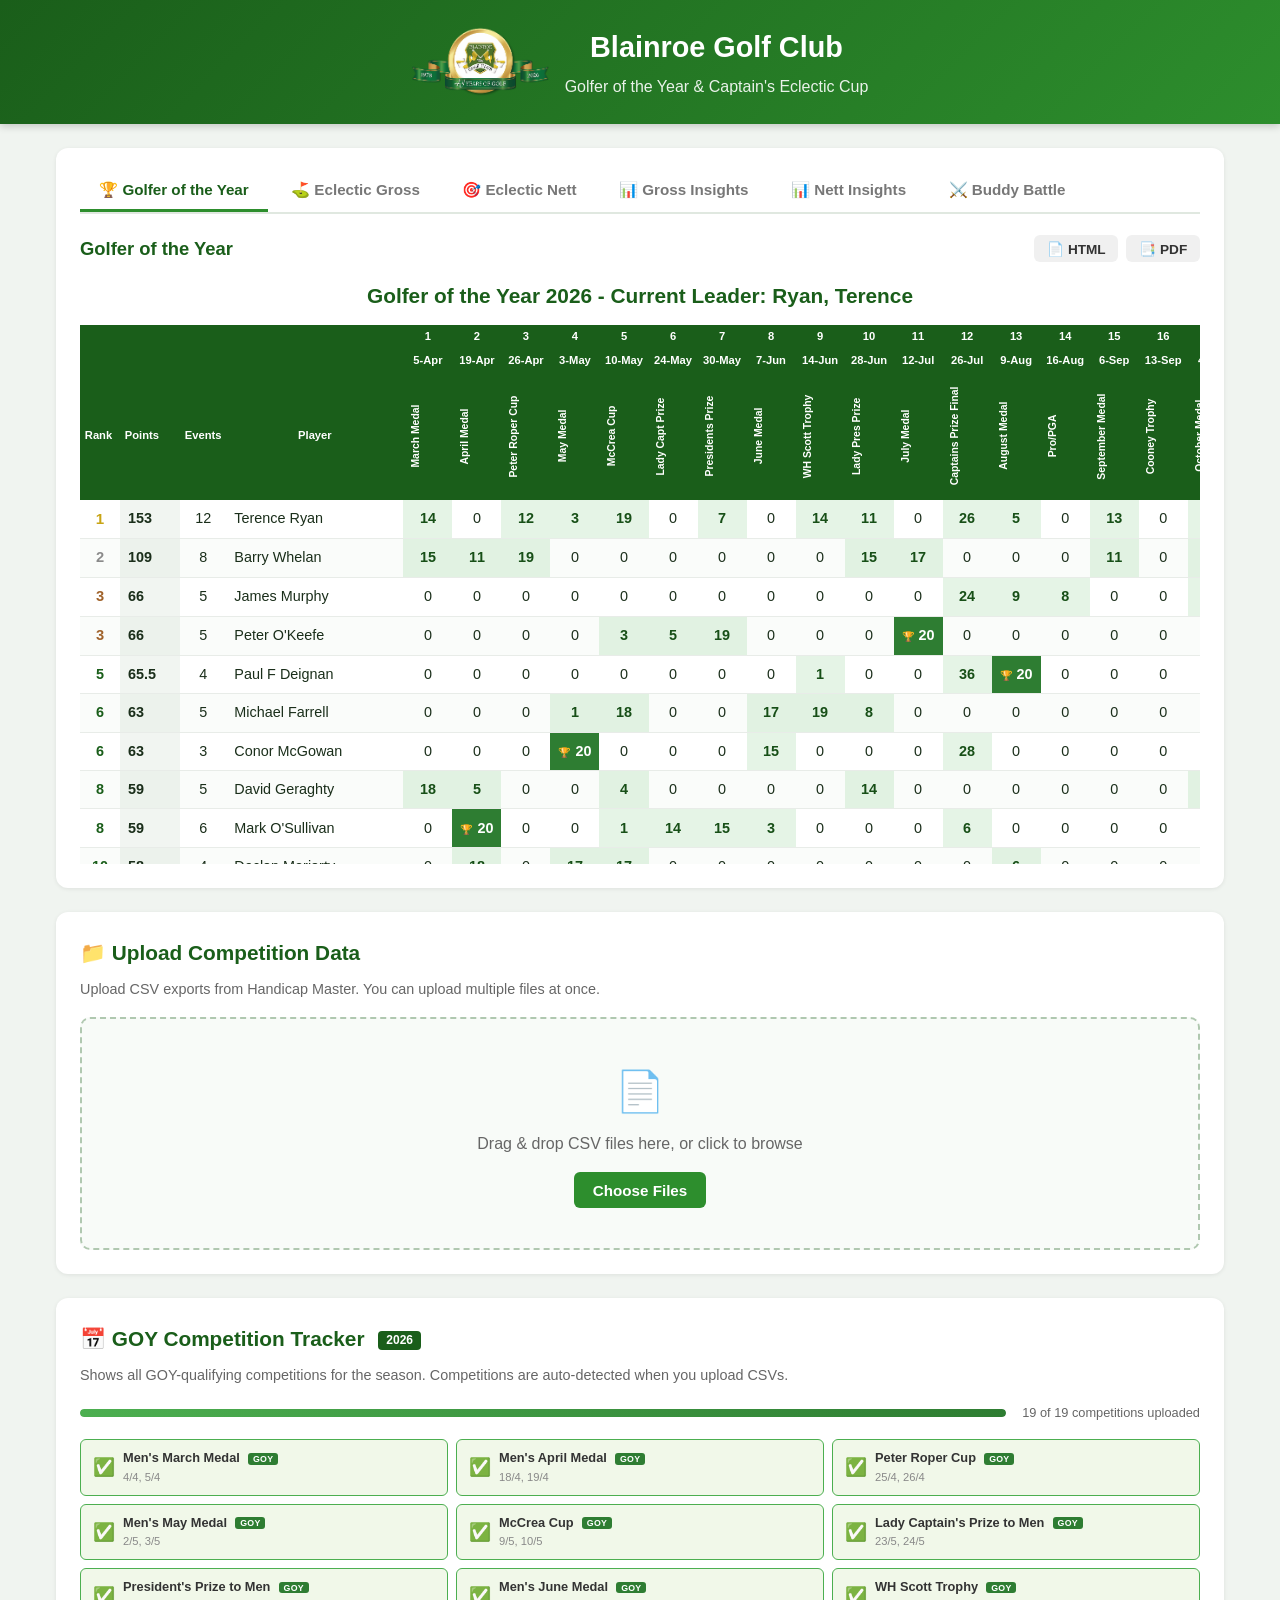
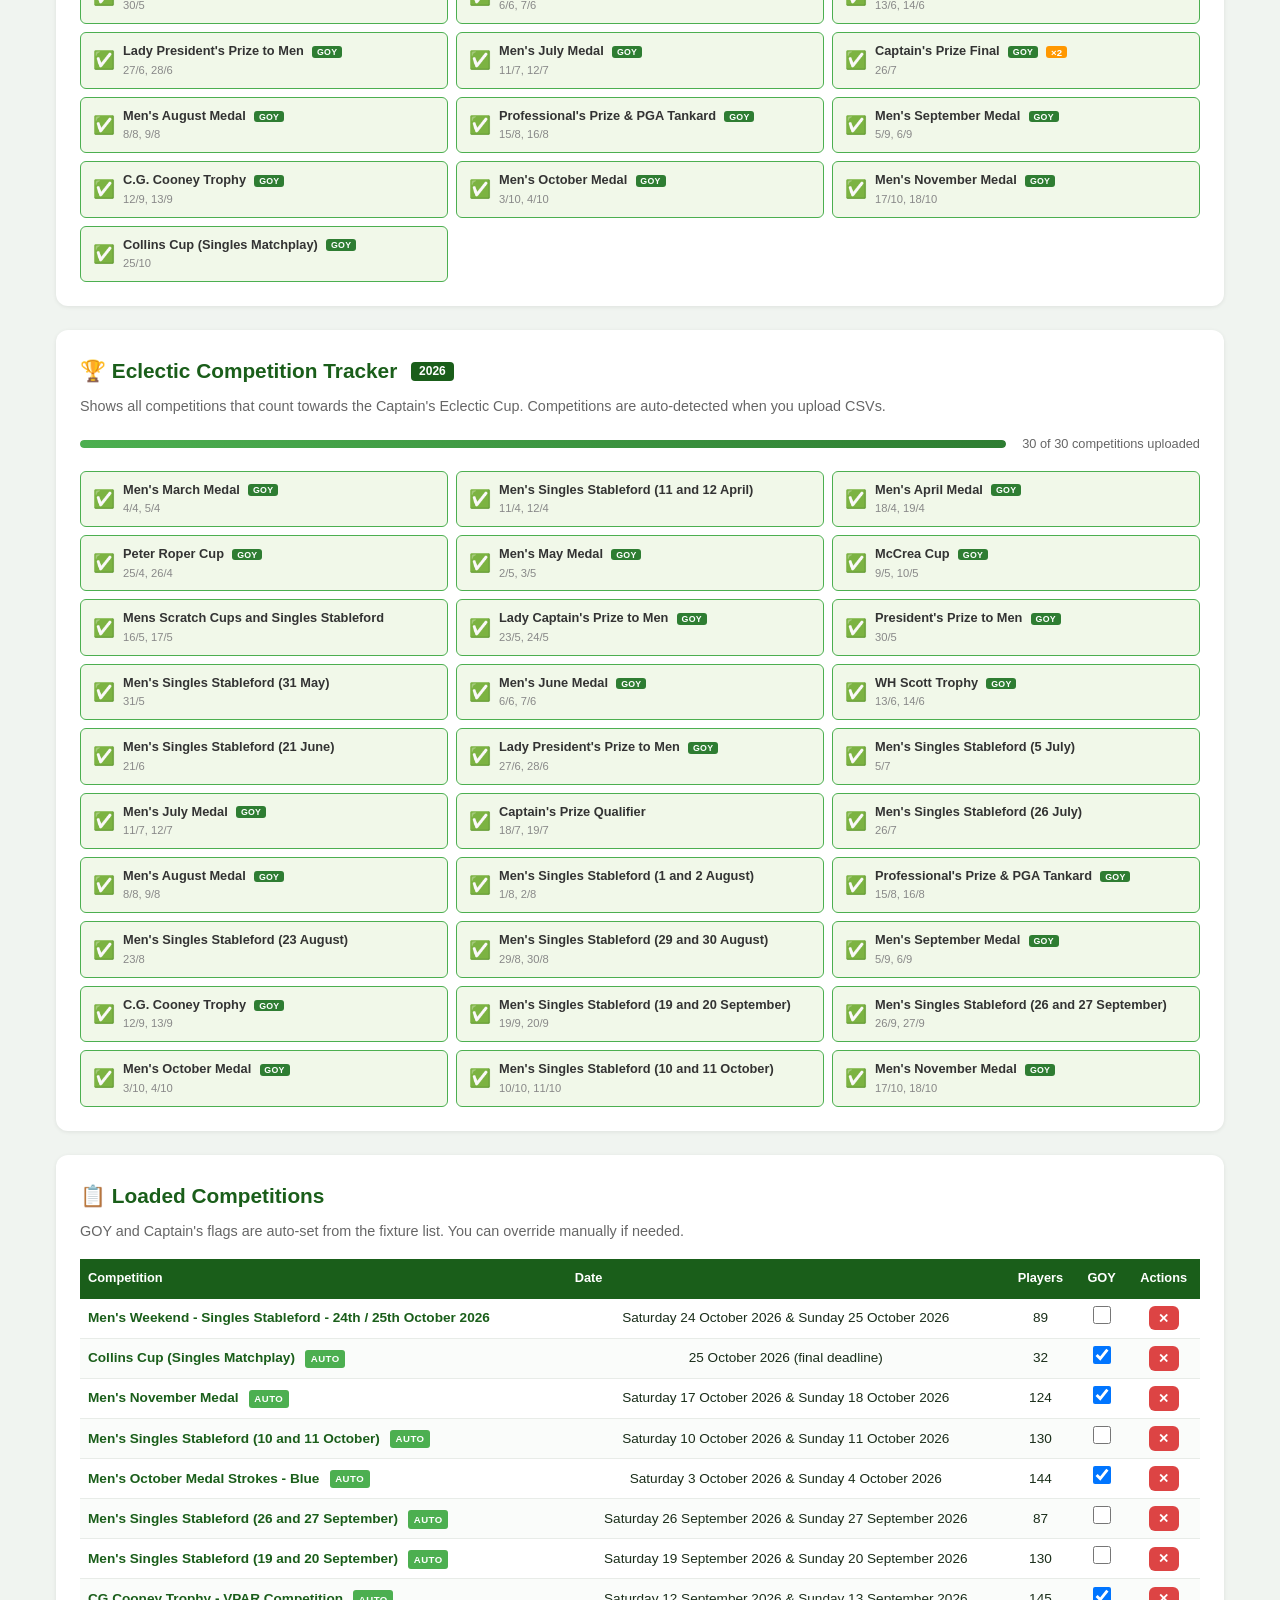
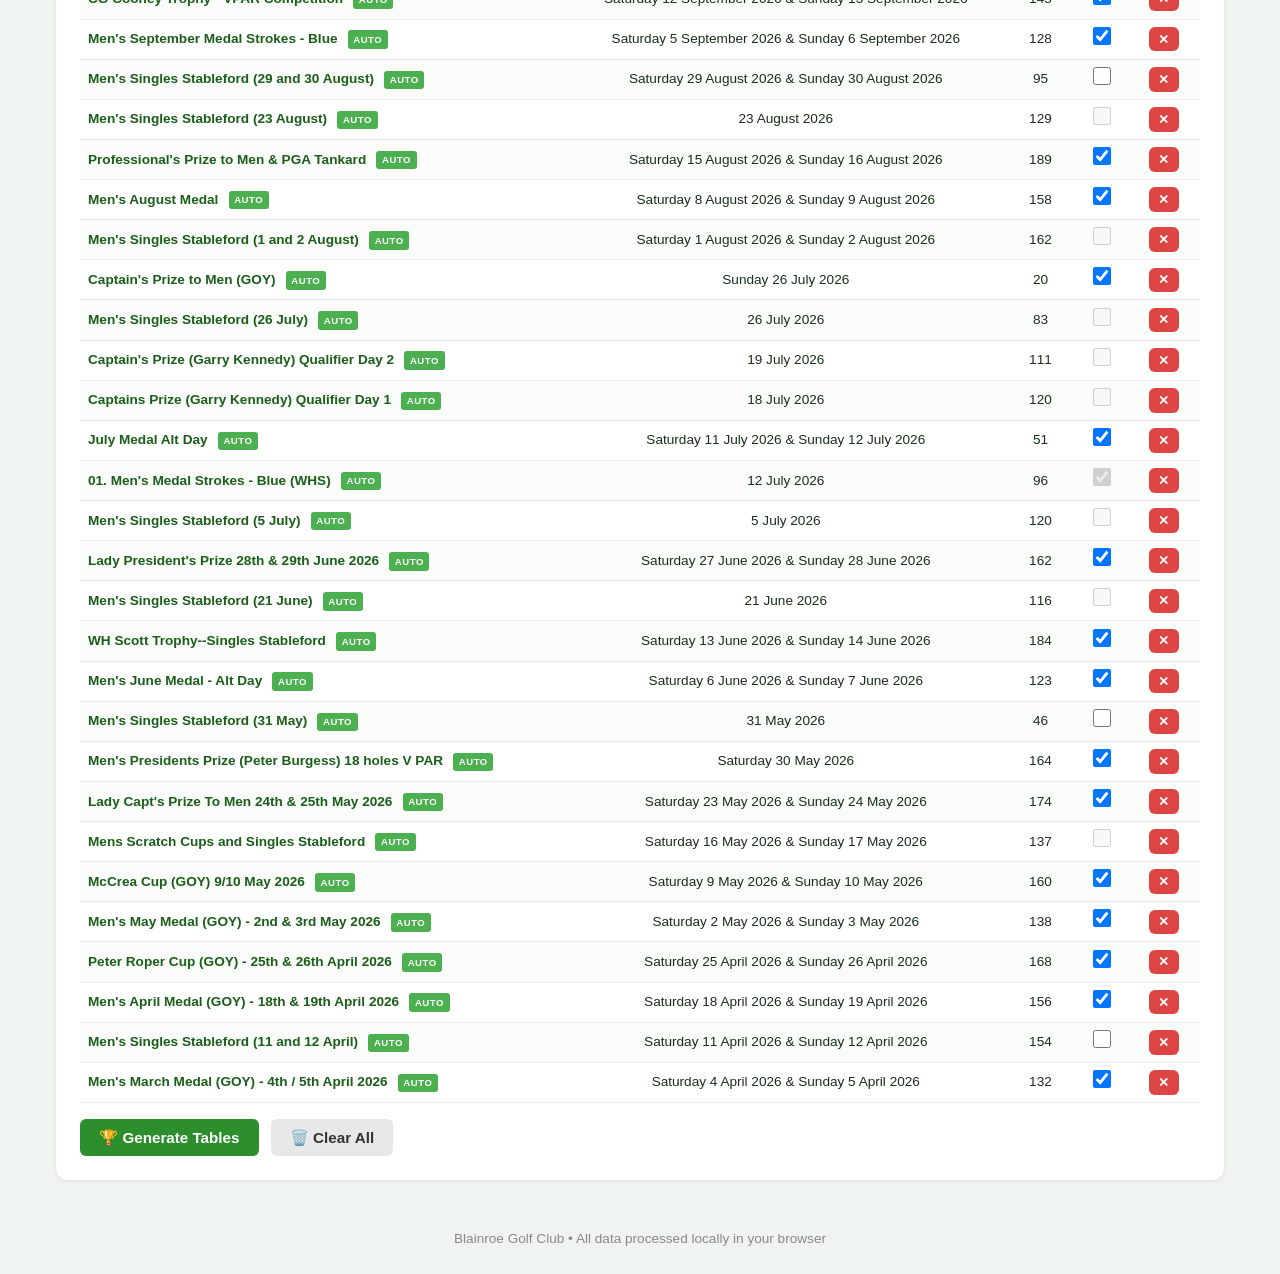
==== commit a1664ec4: "Update GOY with final Collins Cup standings and shared points Include all 32 qualifying players usin" ====
--- a/index.html
+++ b/index.html
@@ -169,8 +169,9 @@
         <p>Blainroe Golf Club &bull; All data processed locally in your browser</p>
     </footer>
 
-    <script src="js/fixtures.js?v=13"></script>
+    <script src="js/fixtures.js?v=14"></script>
     <script src="js/preloaded-data.js?v=35"></script>
-    <script src="js/app.js?v=37"></script>
+    <script src="js/goy-matchplay-data.js?v=1"></script>
+    <script src="js/app.js?v=38"></script>
 </body>
 </html>
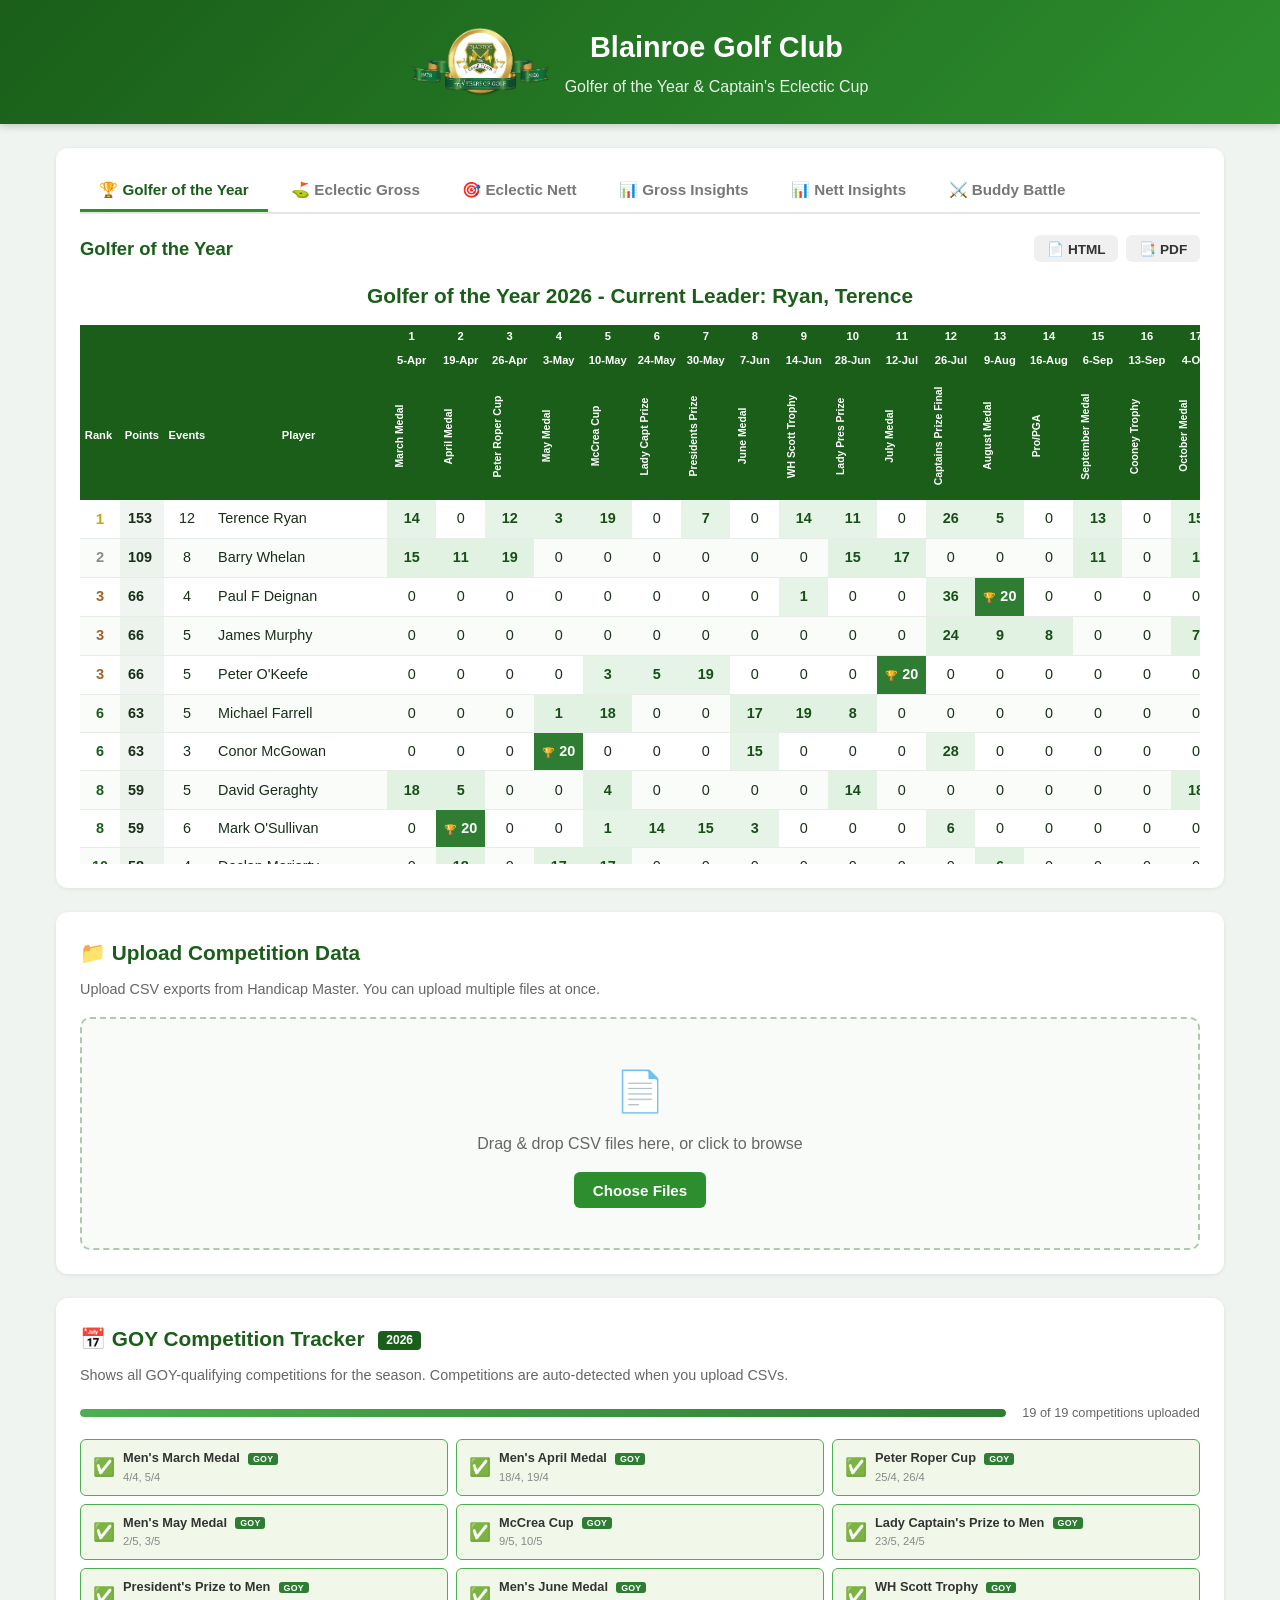
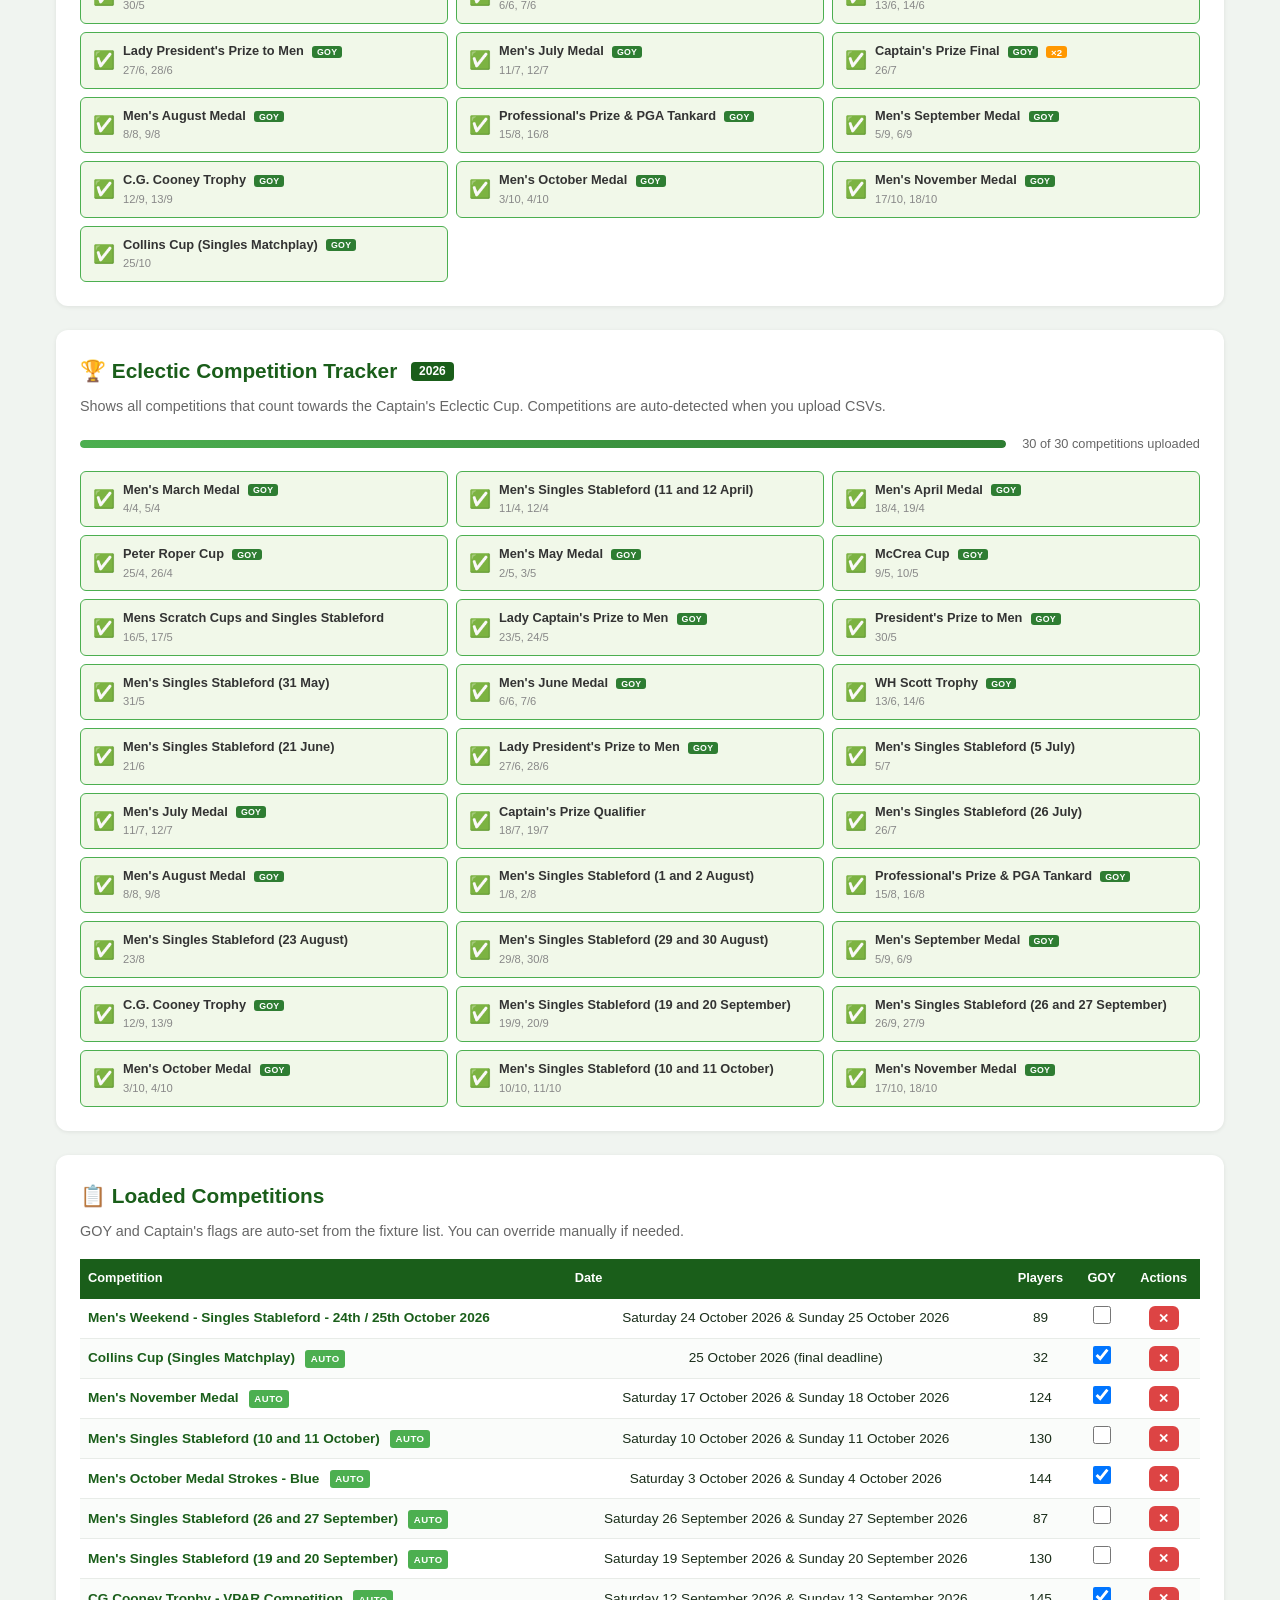
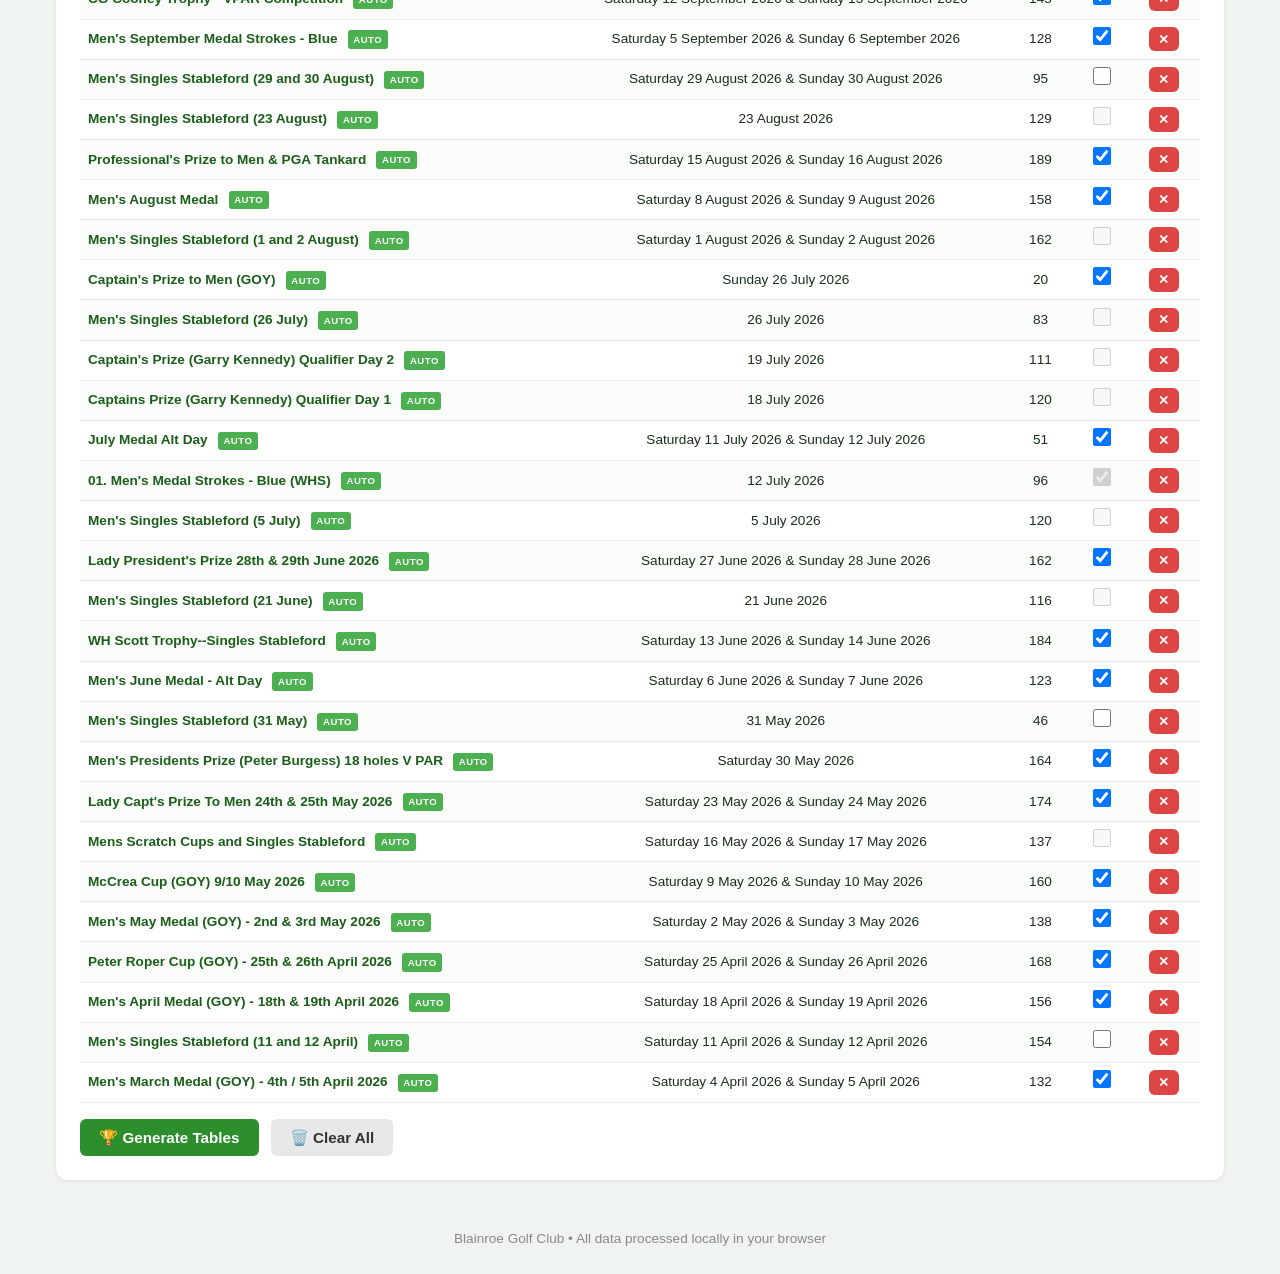
==== commit 5b1c7756: "Use historical whole-point awards for Collins Cup ties Round shared awards to 18, 15, 9, and 1 as in" ====
--- a/index.html
+++ b/index.html
@@ -171,7 +171,7 @@
 
     <script src="js/fixtures.js?v=14"></script>
     <script src="js/preloaded-data.js?v=35"></script>
-    <script src="js/goy-matchplay-data.js?v=1"></script>
+    <script src="js/goy-matchplay-data.js?v=2"></script>
     <script src="js/app.js?v=38"></script>
 </body>
 </html>
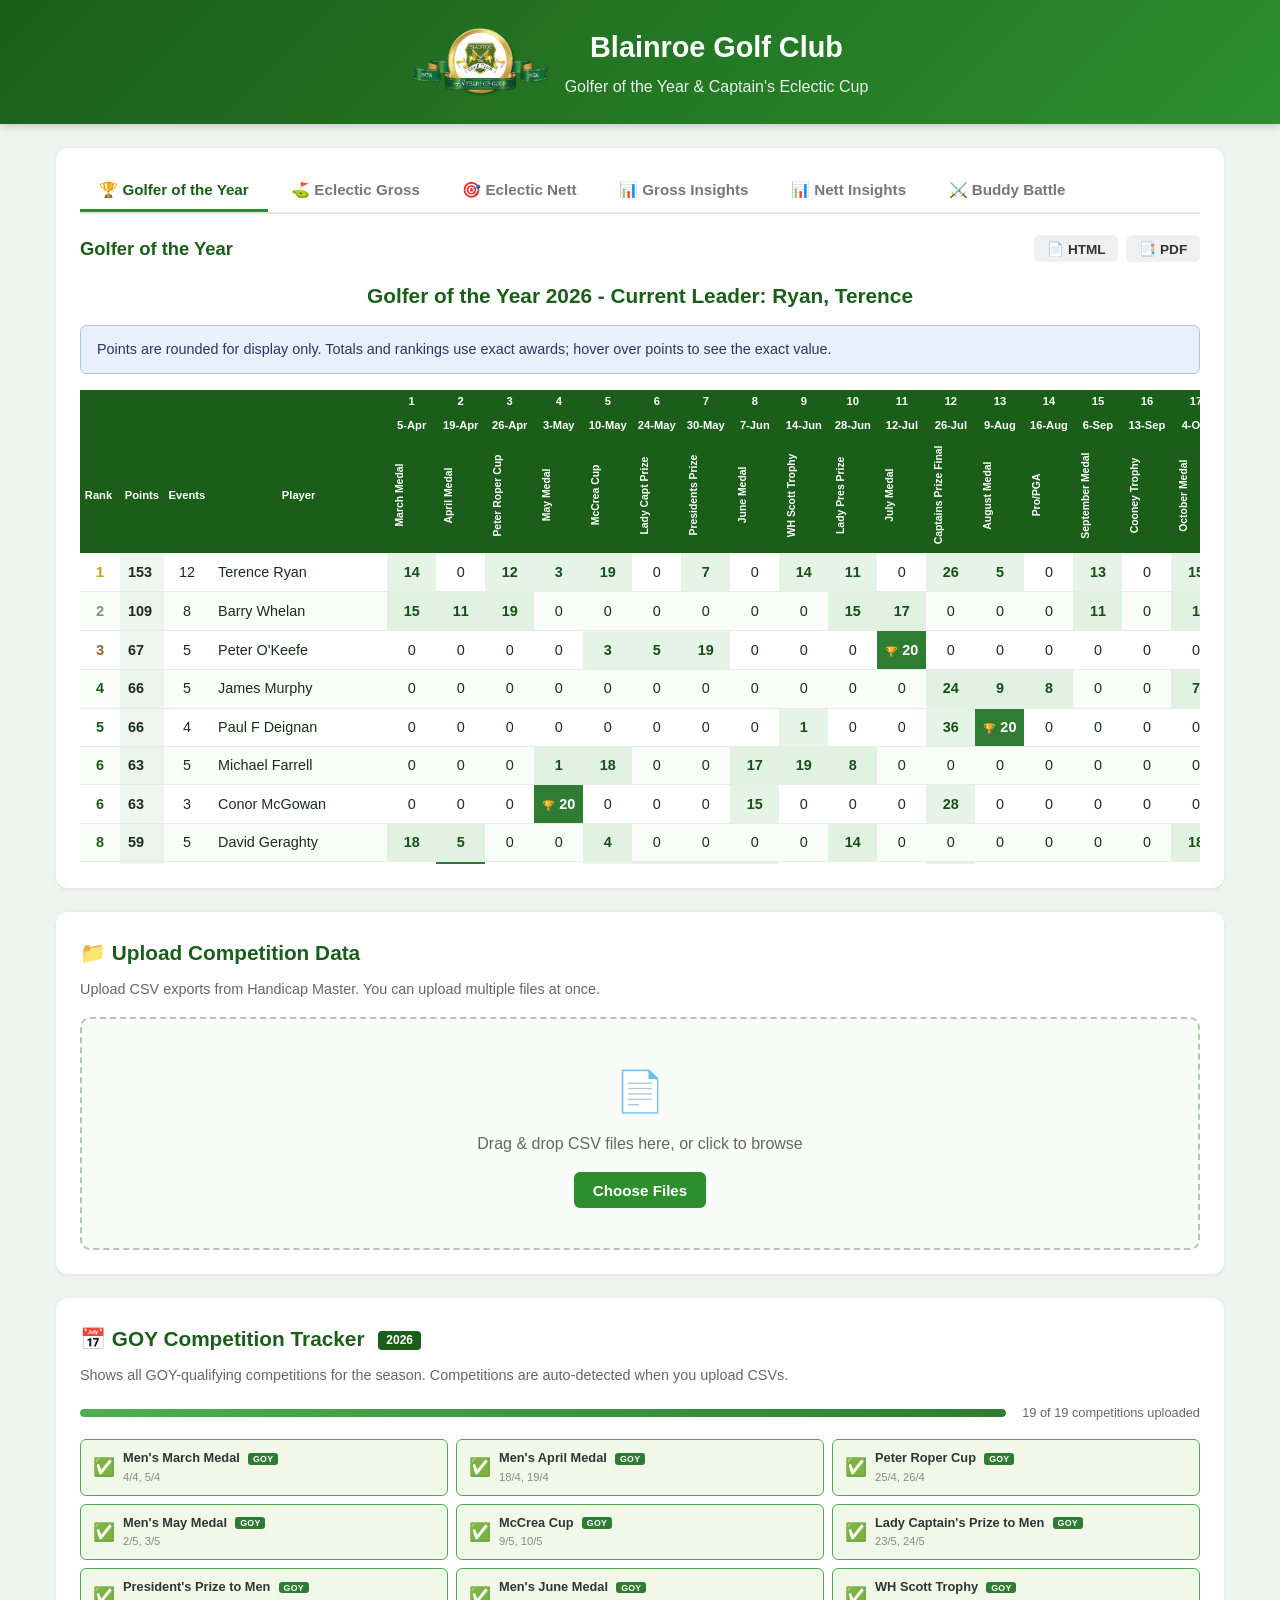
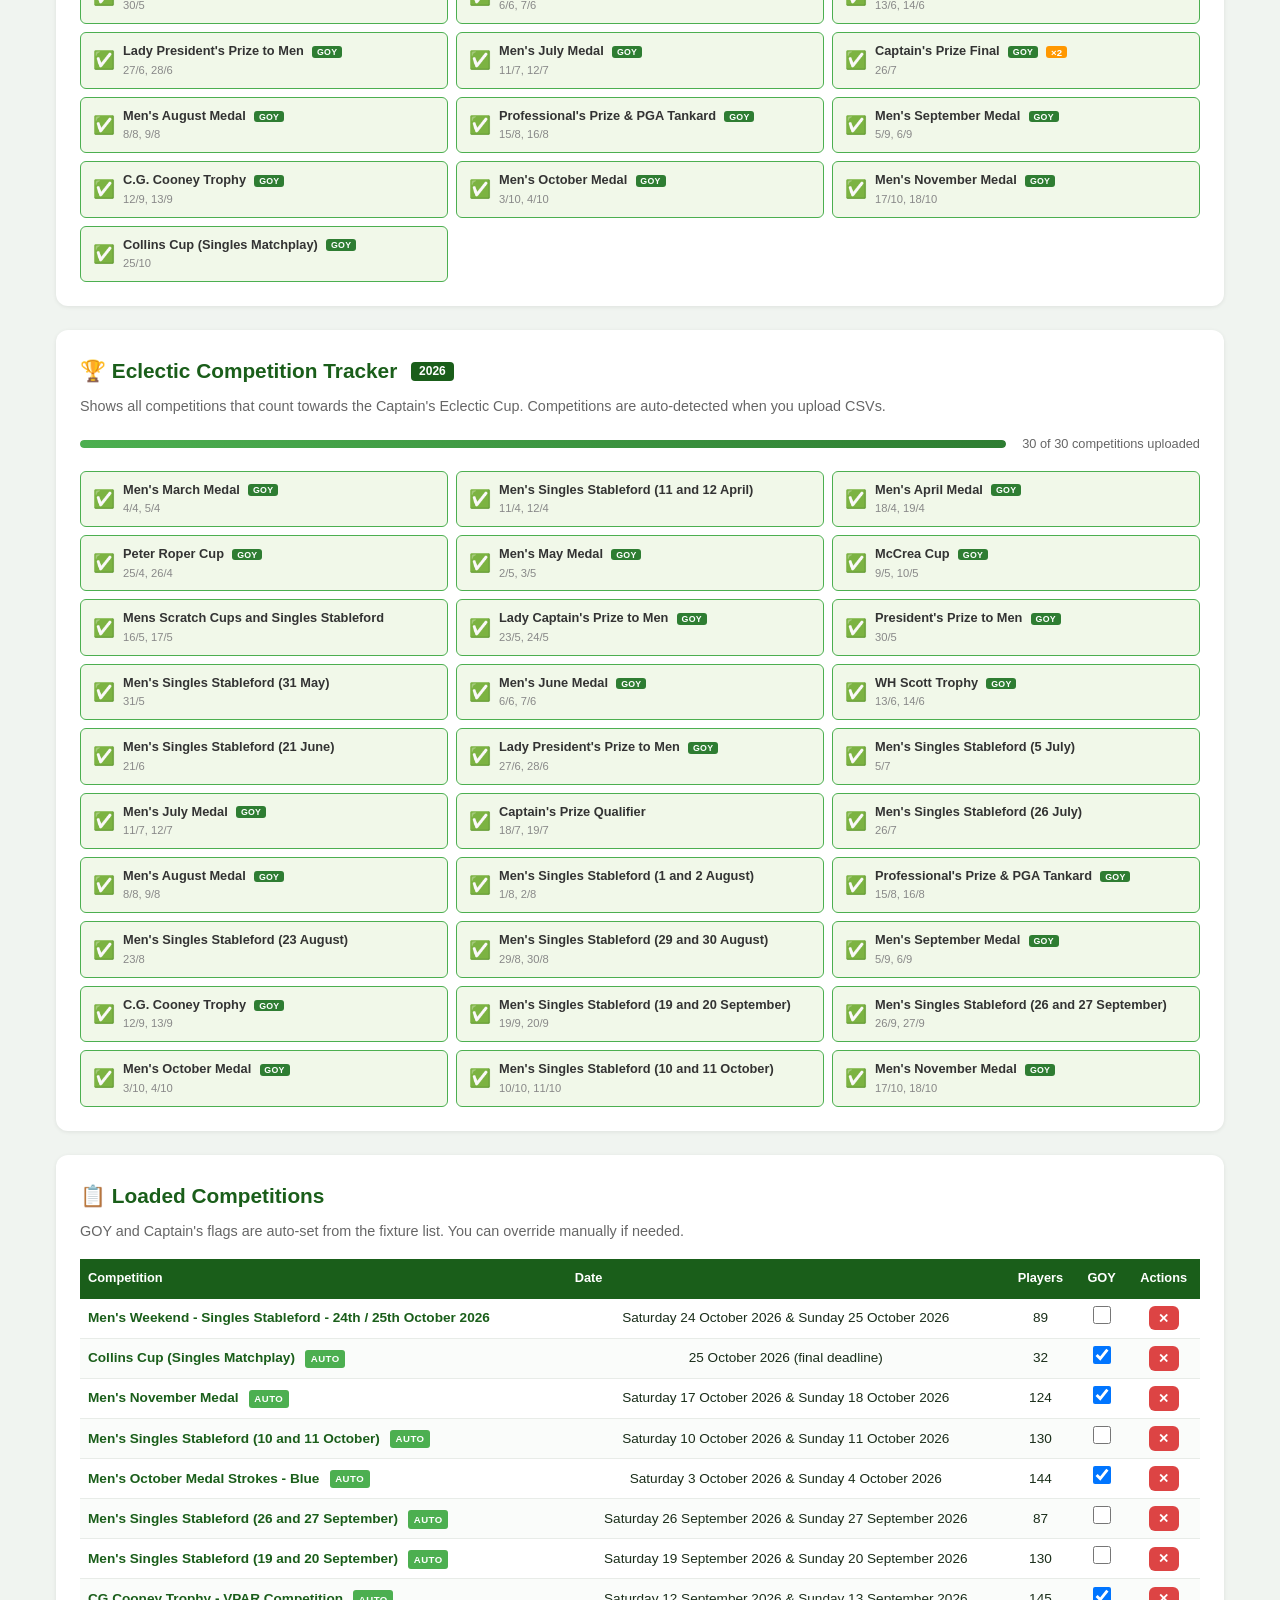
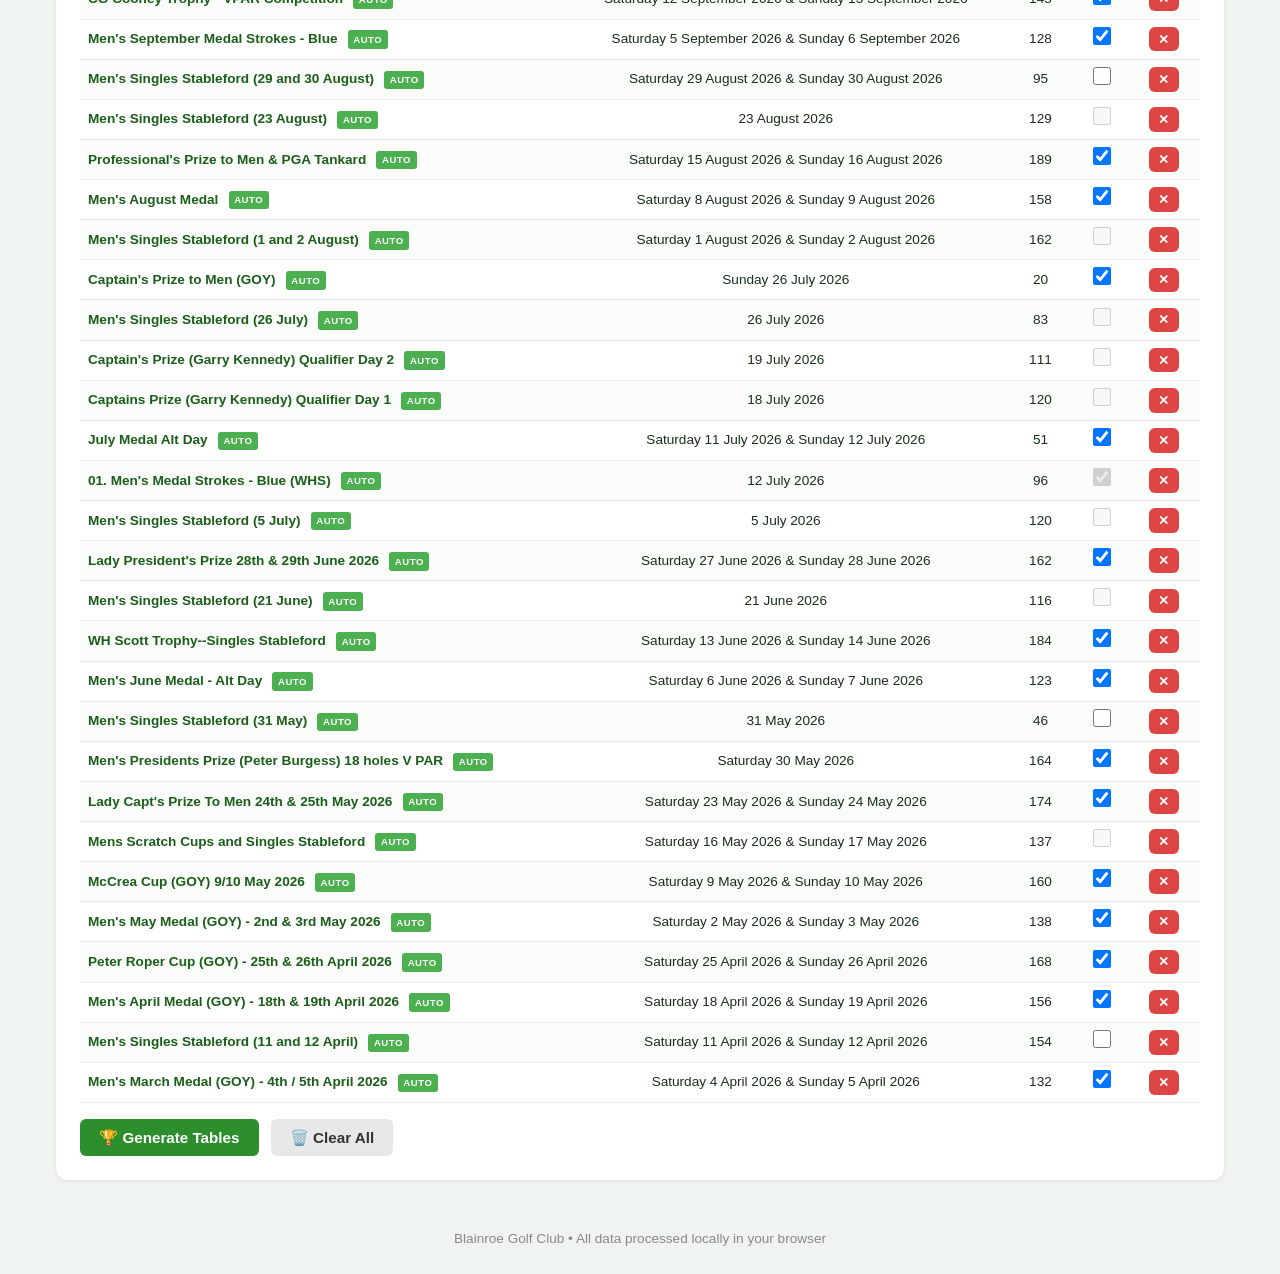
==== commit 0092d45a: "Match the 2025 Collins tab scoring and display method Use exact fractional awards and 20 points for " ====
--- a/index.html
+++ b/index.html
@@ -171,7 +171,7 @@
 
     <script src="js/fixtures.js?v=14"></script>
     <script src="js/preloaded-data.js?v=35"></script>
-    <script src="js/goy-matchplay-data.js?v=2"></script>
-    <script src="js/app.js?v=38"></script>
+    <script src="js/goy-matchplay-data.js?v=3"></script>
+    <script src="js/app.js?v=39"></script>
 </body>
 </html>
